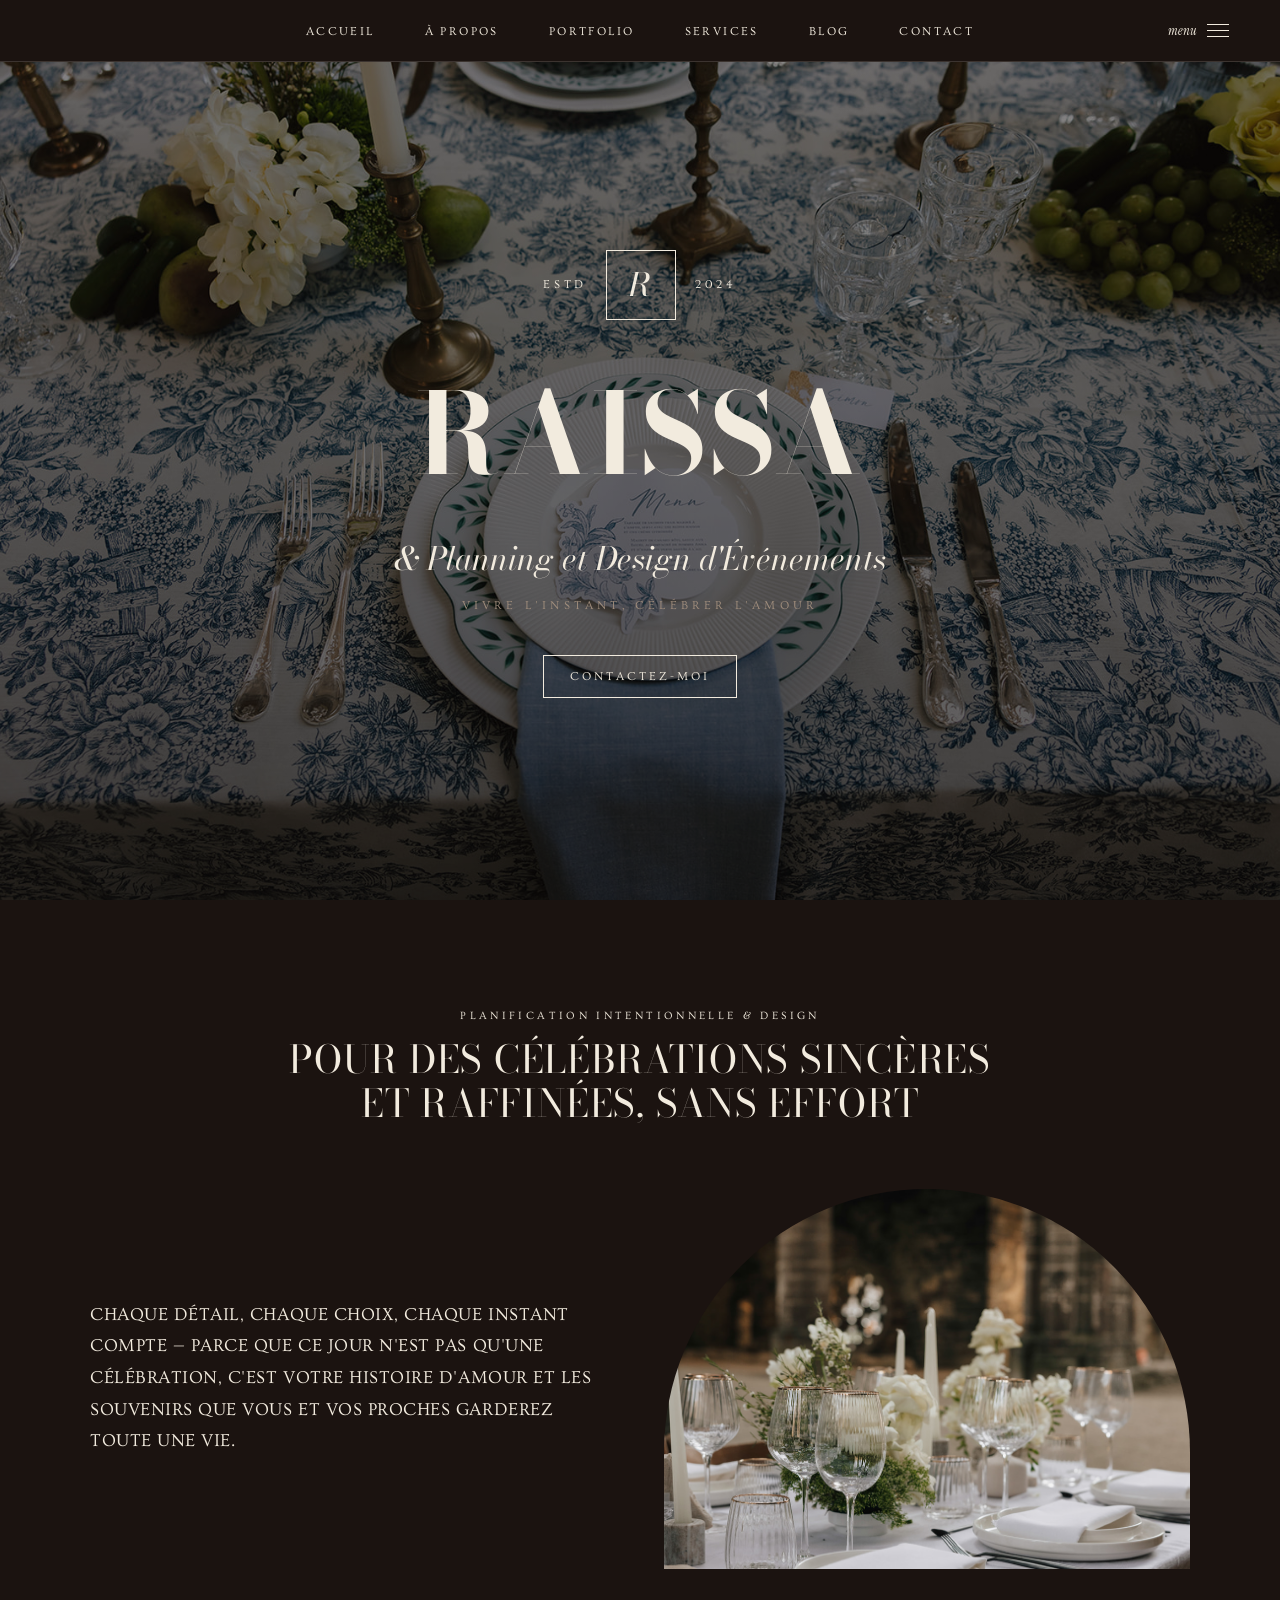
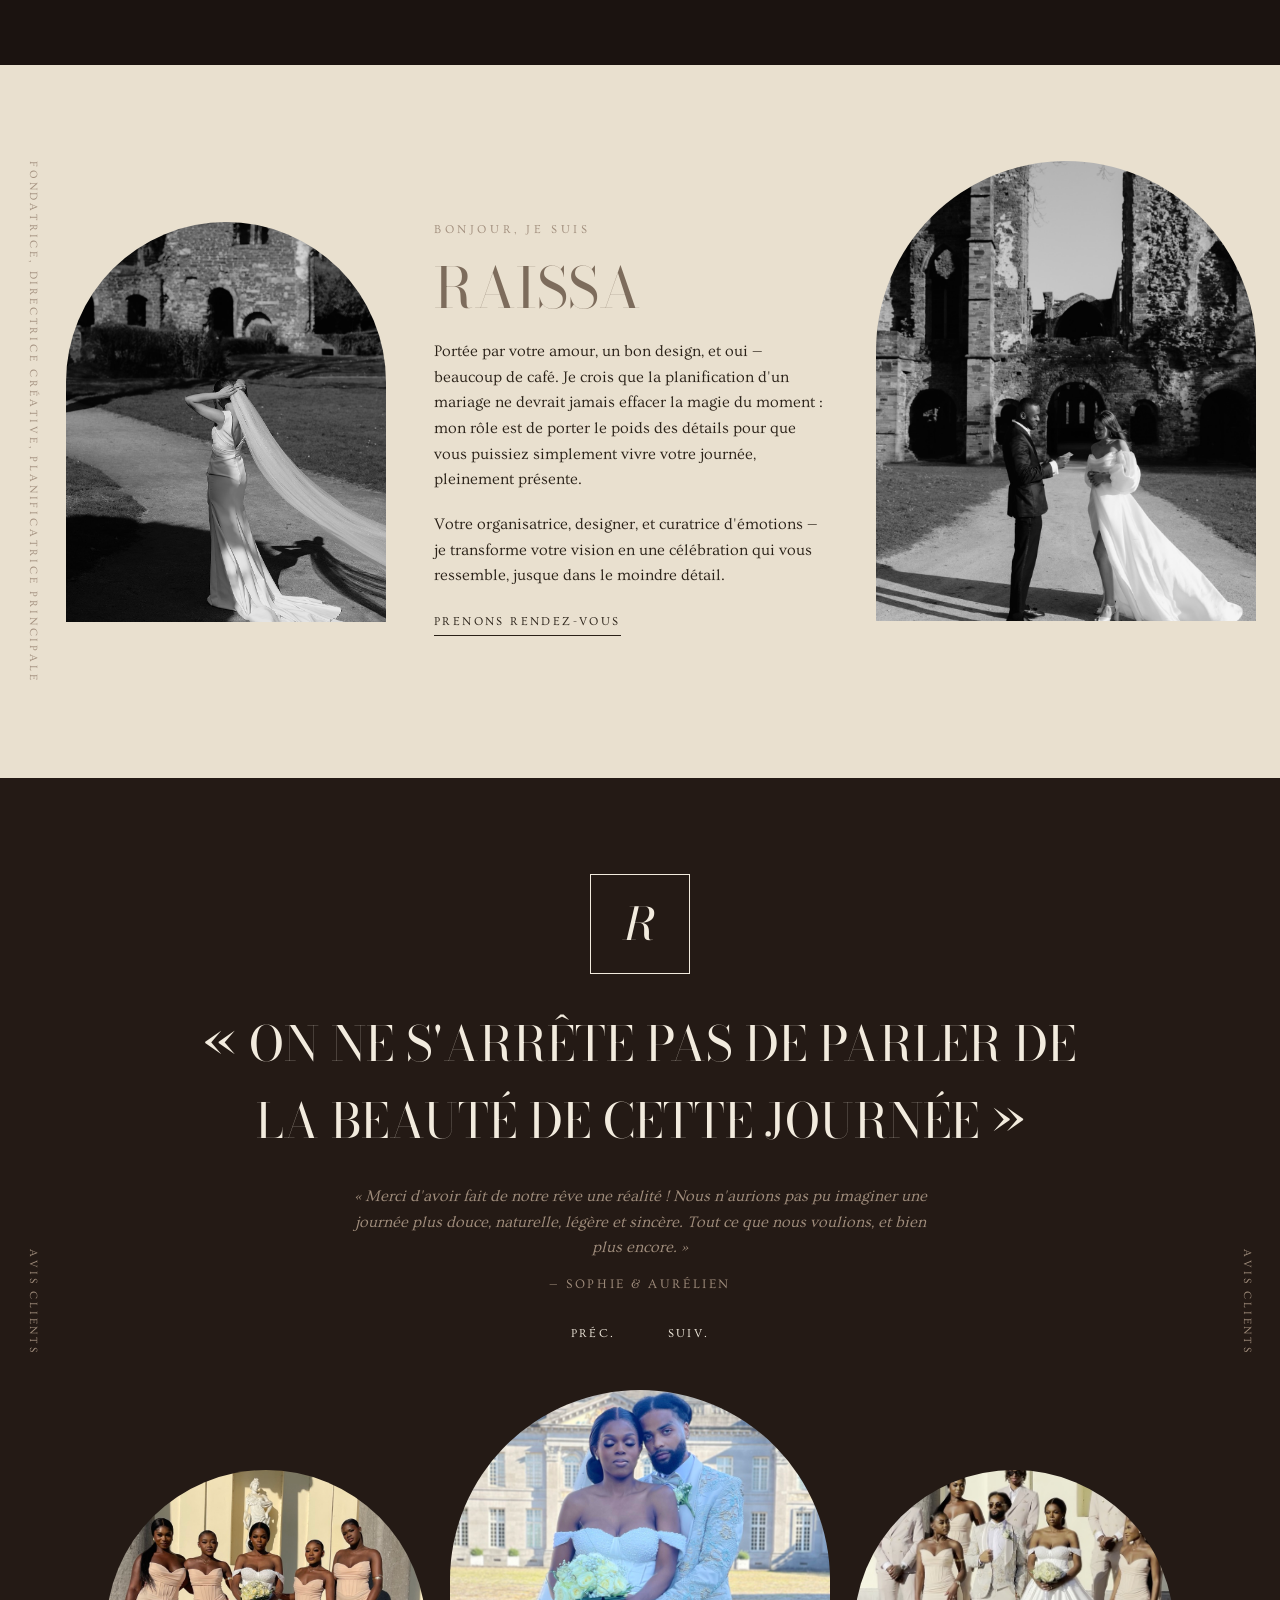
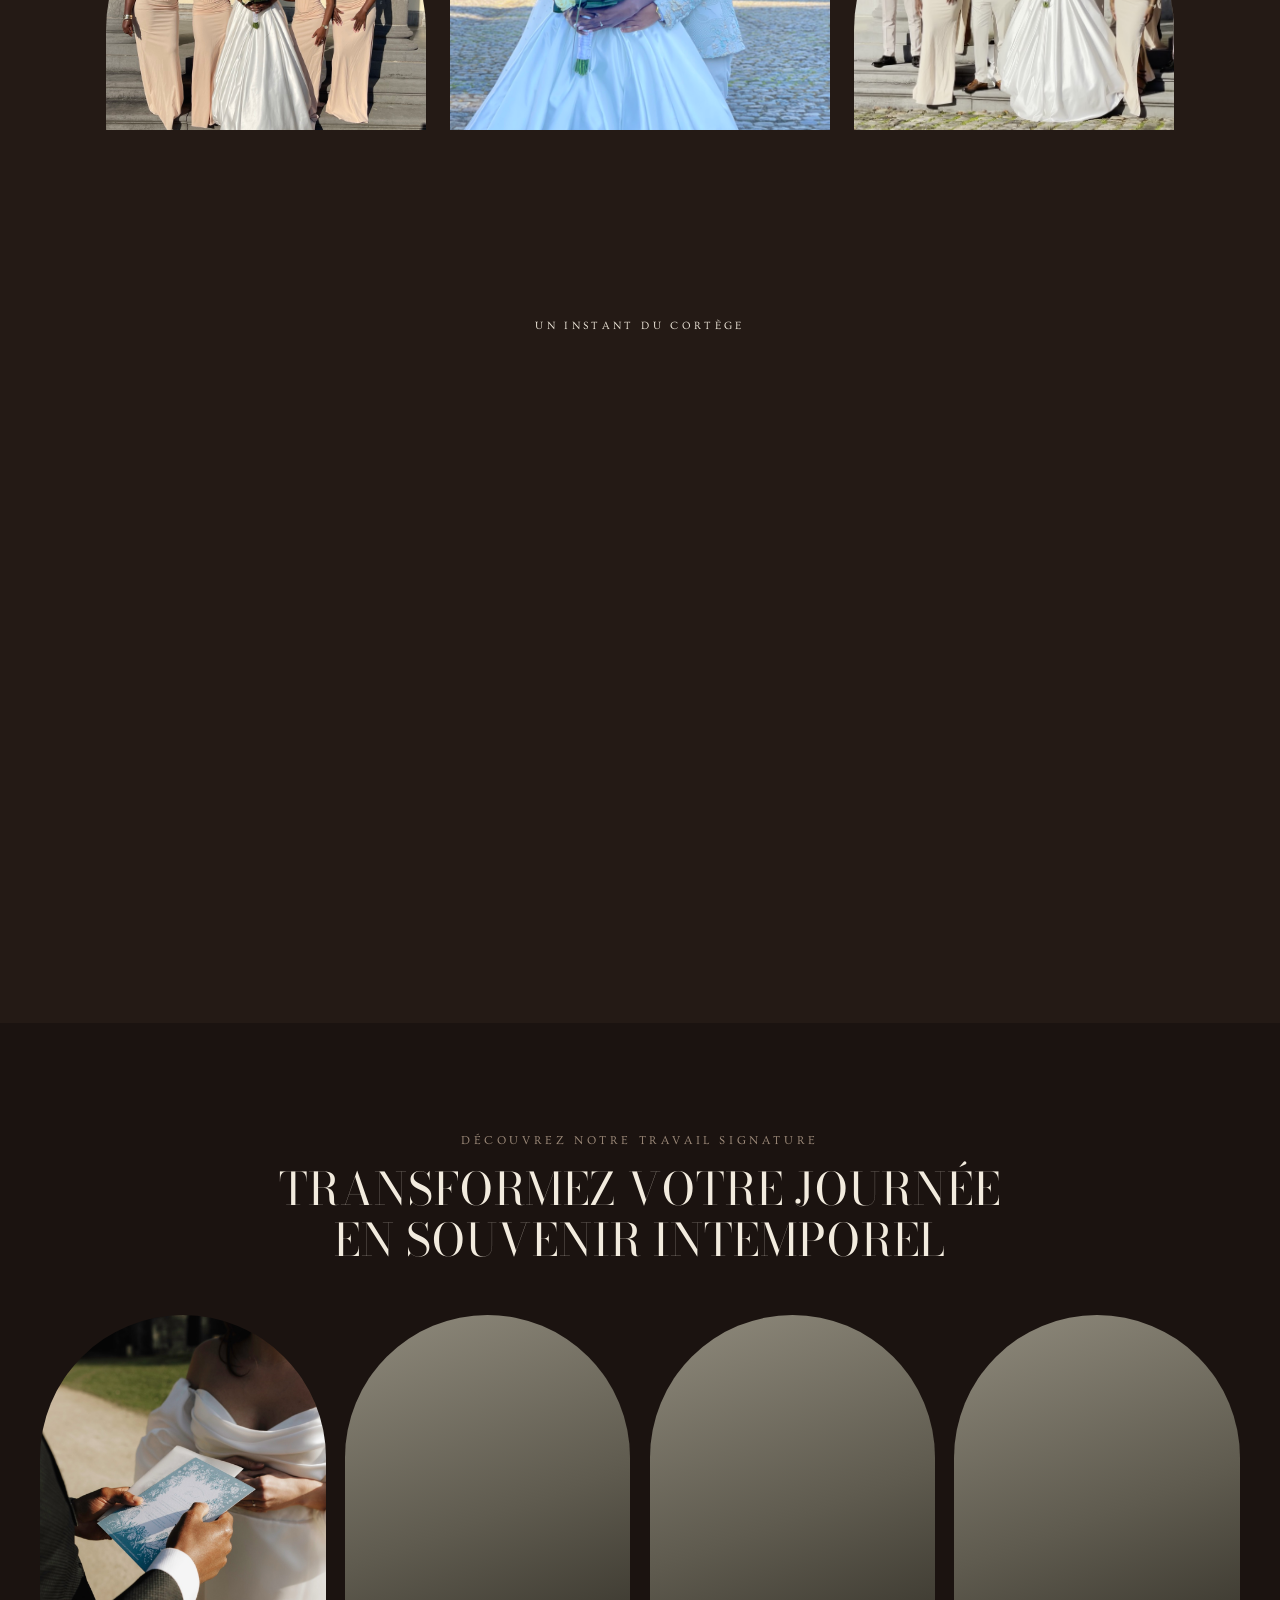
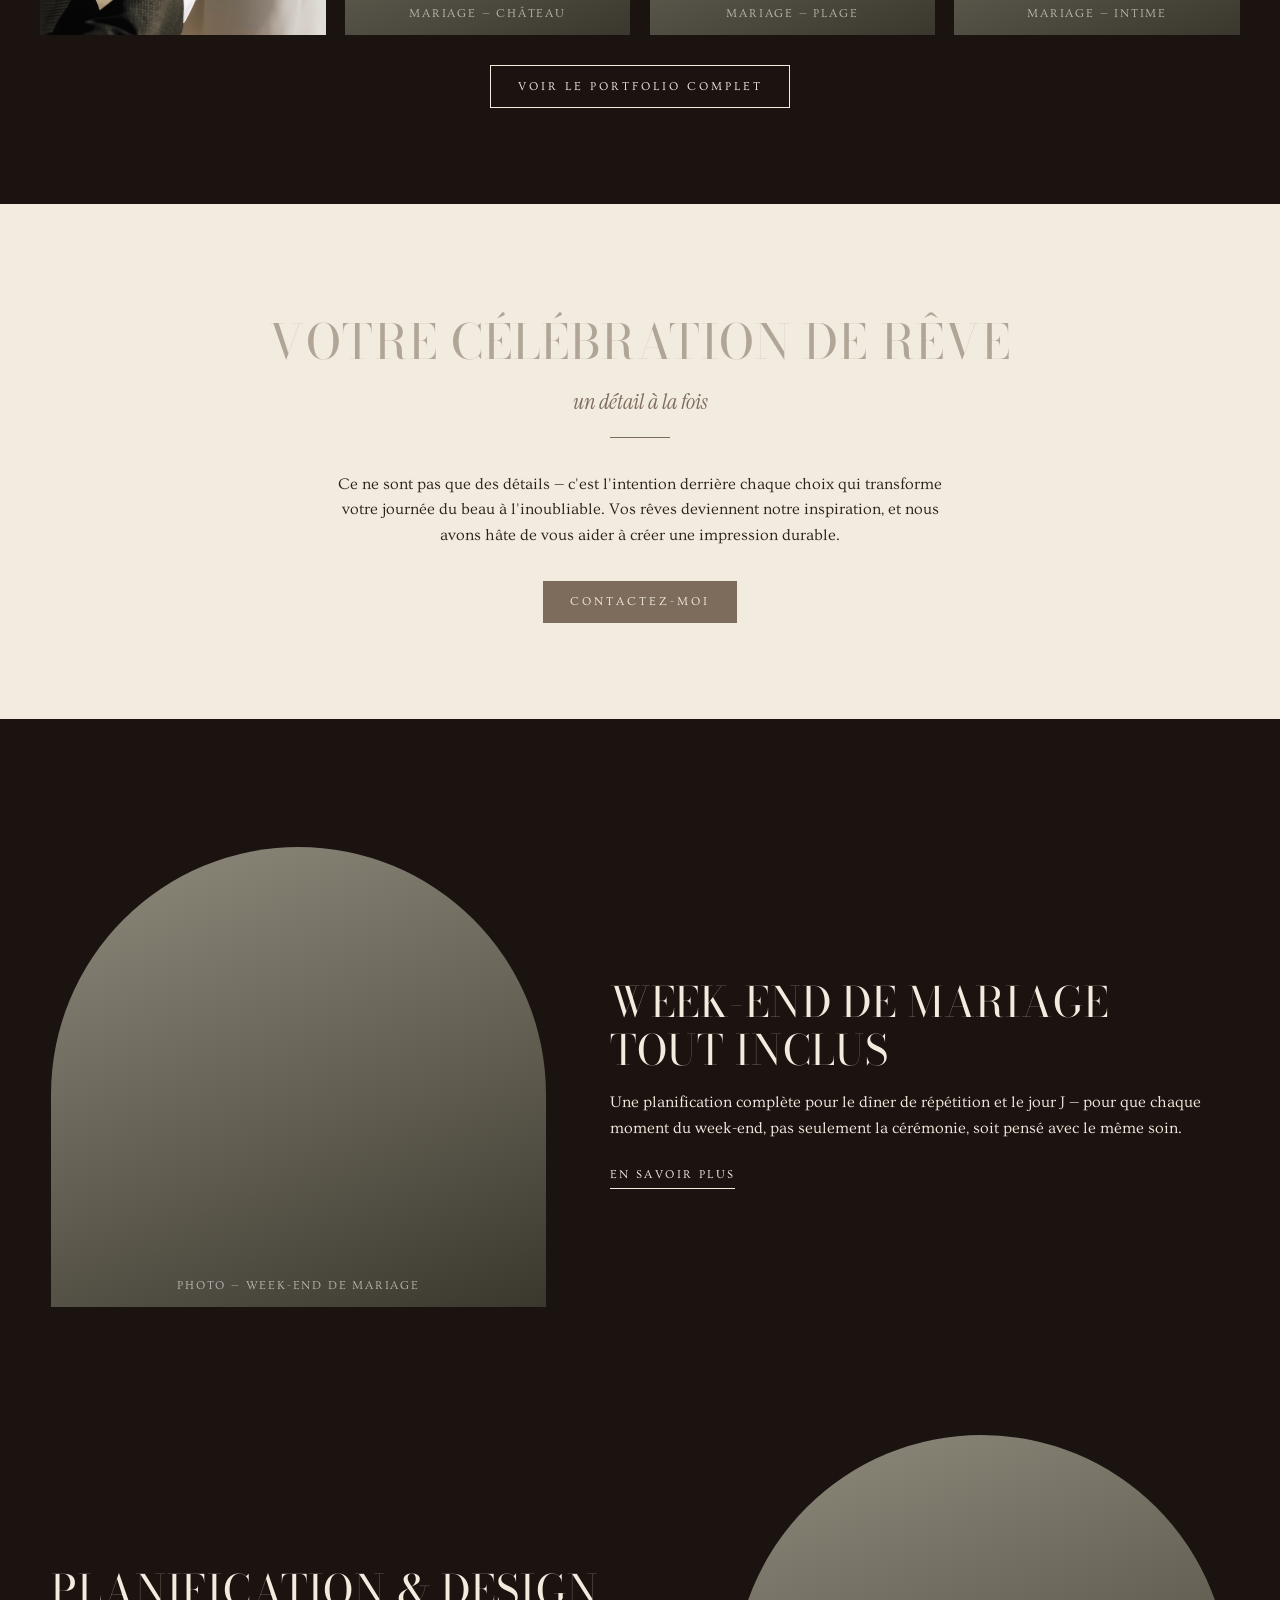
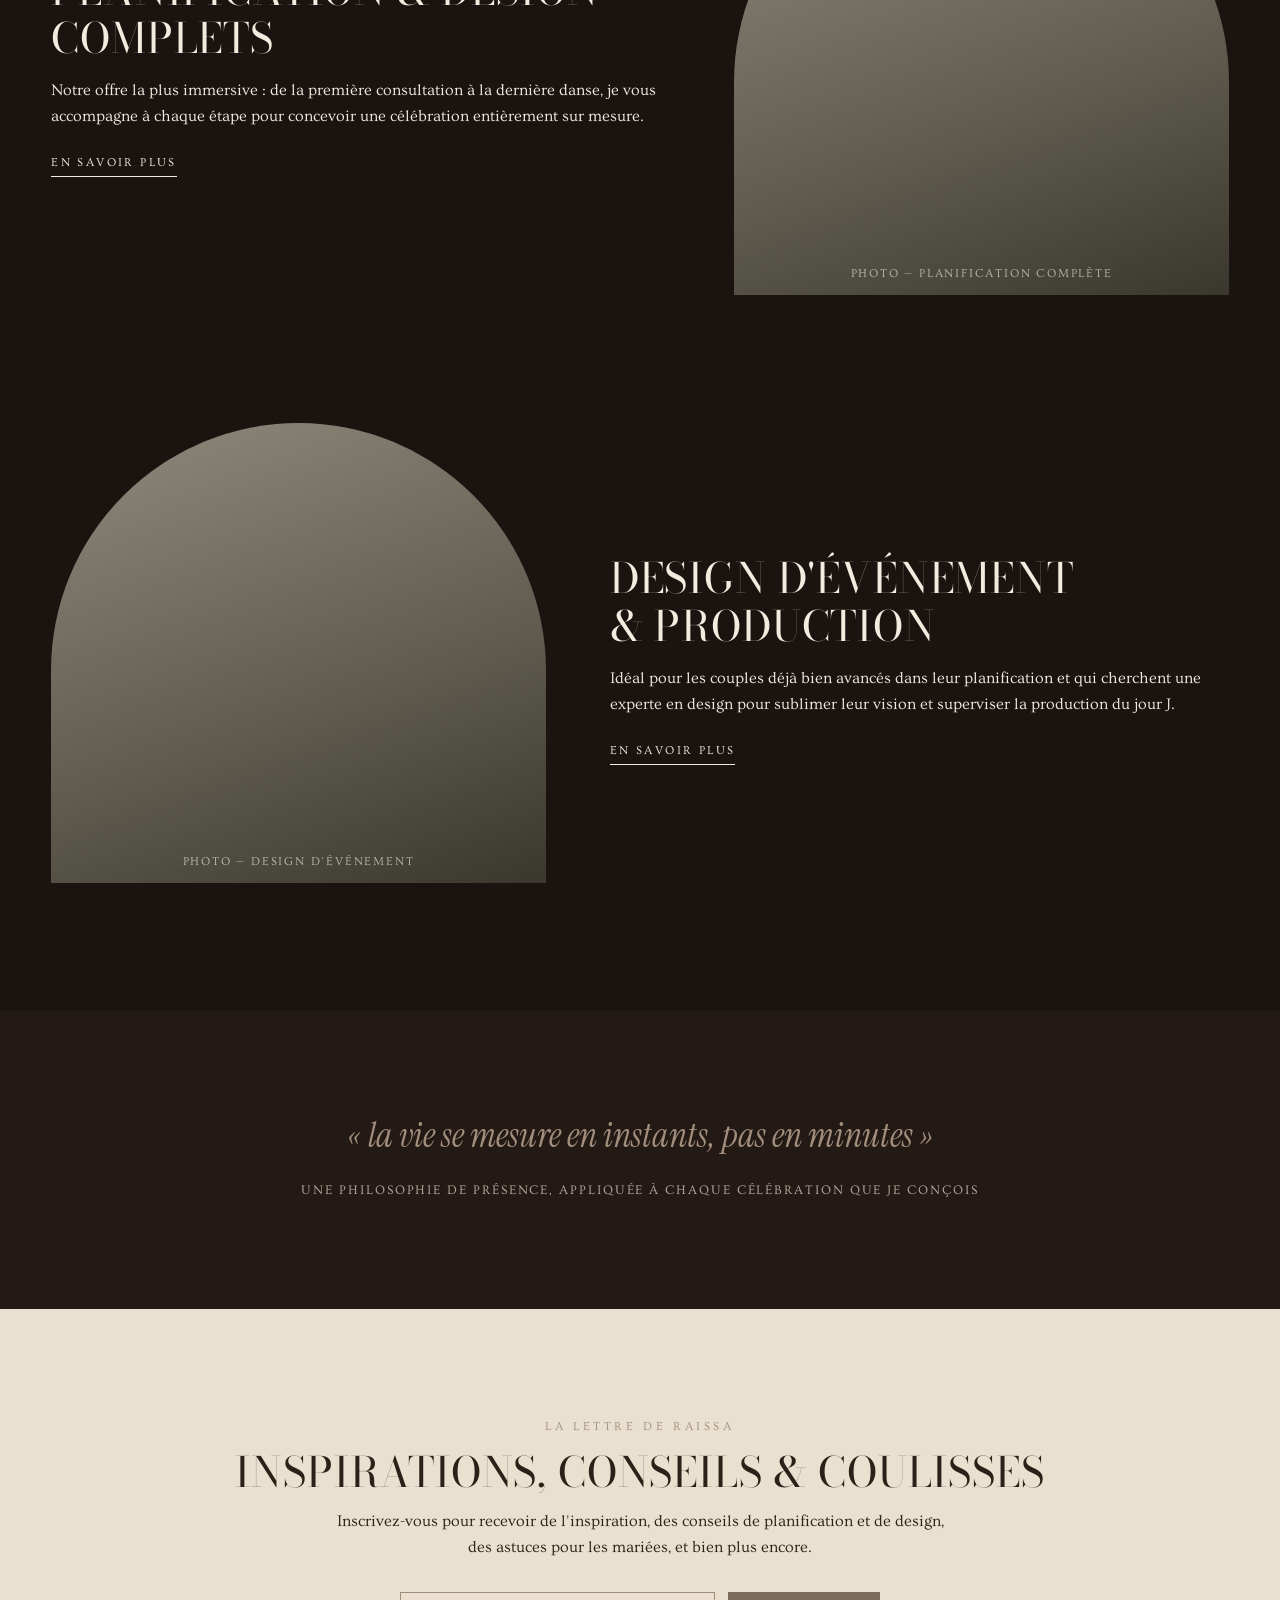
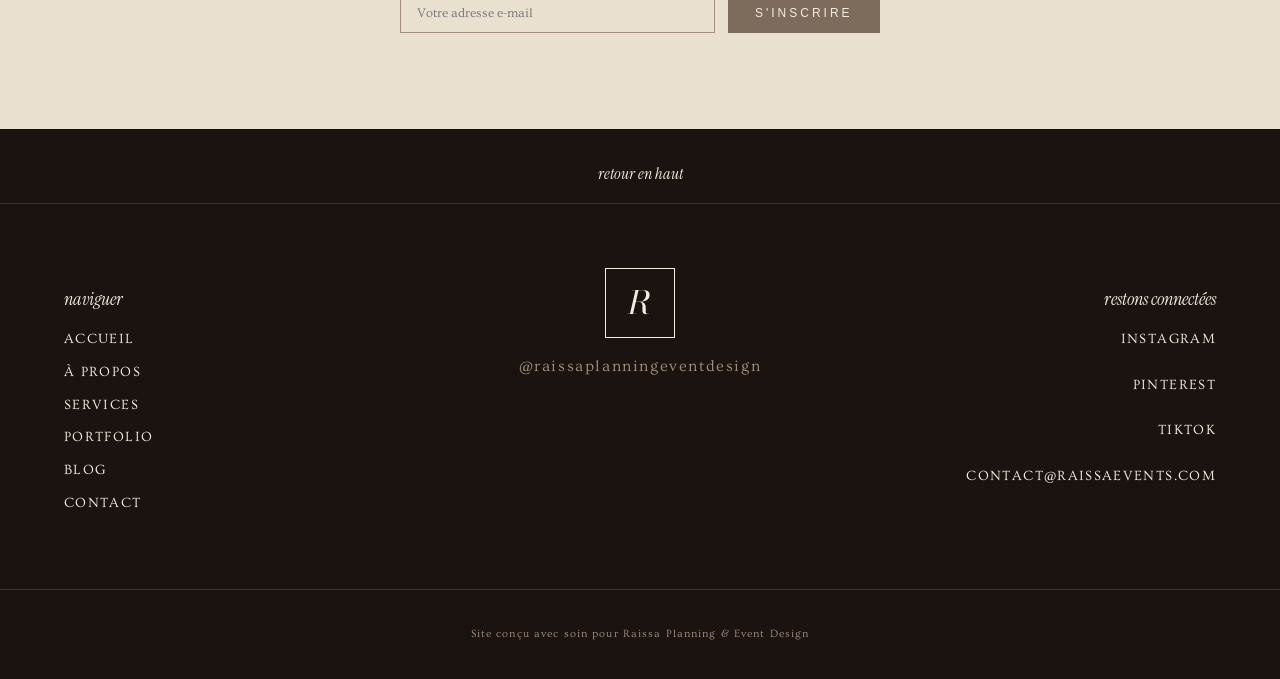
==== index.html @ 63b6dd06 "Add real wedding photos and video across all sections Replaces placeholder photo/video blocks in the" ====
<!DOCTYPE html>
<html lang="fr">
<head>
<meta charset="UTF-8" />
<meta name="viewport" content="width=device-width, initial-scale=1.0" />
<title>Raissa — Planification & Design d'Événements</title>
<meta name="description" content="Raissa Planning & Event Design — planification de mariages sincère, raffinée et intentionnelle." />
<link rel="preconnect" href="https://fonts.googleapis.com">
<link rel="preconnect" href="https://fonts.gstatic.com" crossorigin>
<link href="https://fonts.googleapis.com/css2?family=Bodoni+Moda:ital,opsz,wght@0,6..96,400;0,6..96,500;1,6..96,400&family=Ovo&family=Instrument+Serif:ital@0;1&display=swap" rel="stylesheet">
<link rel="stylesheet" href="css/style.css" />
</head>
<body>

<!-- ===== NAVIGATION ===== -->
<header class="site-header">
  <nav class="nav-wrap">
    <ul class="nav-links">
      <li><a href="#accueil">Accueil</a></li>
      <li><a href="#a-propos">À propos</a></li>
      <li><a href="#portfolio">Portfolio</a></li>
      <li><a href="#services">Services</a></li>
      <li><a href="#blog">Blog</a></li>
      <li><a href="#contact">Contact</a></li>
    </ul>
    <button class="menu-toggle" aria-label="Ouvrir le menu" aria-expanded="false">
      <span>menu</span>
      <svg width="22" height="14" viewBox="0 0 22 14" aria-hidden="true"><line x1="0" y1="1" x2="22" y2="1" stroke="currentColor"/><line x1="0" y1="7" x2="22" y2="7" stroke="currentColor"/><line x1="0" y1="13" x2="22" y2="13" stroke="currentColor"/></svg>
    </button>
  </nav>
</header>

<!-- ===== HERO ===== -->
<section id="accueil" class="hero">
  <!-- Remplacer chaque slide par une vraie photo : background sur .hero-slide dans style.css -->
  <div class="hero-slides">
    <div class="hero-slide is-active has-photo" style="background-image:url('images/amani-93.jpg')"></div>
    <div class="hero-slide has-photo" style="background-image:url('images/amani-39.jpg')"></div>
    <div class="hero-slide has-photo" style="background-image:url('images/amani-96.jpg')"></div>
    <div class="hero-slide has-photo" style="background-image:url('images/amani-142.jpg')"></div>
    <div class="hero-slide has-photo" style="background-image:url('images/amani-171.jpg')"></div>
    <div class="hero-slide has-photo" style="background-image:url('images/amani-250.jpg')"></div>
    <div class="hero-slide has-photo" style="background-image:url('images/amani-197.jpg')"></div>
    <div class="hero-slide has-photo" style="background-image:url('images/amani-269.jpg')"></div>
    <div class="hero-slide has-photo" style="background-image:url('images/amani-200.jpg')"></div>
  </div>
  <div class="hero-overlay"></div>
  <div class="hero-content">
    <div class="hero-estd">
      <span>ESTD</span>
      <div class="monogram">R</div>
      <span>2024</span>
    </div>
    <h1 class="hero-title">Raissa</h1>
    <p class="hero-subtitle">& Planning et Design d'Événements</p>
    <p class="hero-tagline">vivre l'instant, célébrer l'amour</p>
    <a href="#contact" class="btn btn-outline">Contactez-moi</a>
  </div>
</section>

<!-- ===== DEFINITION / INTRO ===== -->
<section class="intro-dark">
  <div class="intro-text-block">
    <p class="eyebrow eyebrow-ivory">planification intentionnelle & design</p>
    <h2 class="serif-heading">pour des célébrations sincères<br>et raffinées, sans effort</h2>
  </div>

  <div class="intro-columns">
    <div class="intro-quote">
      <p>Chaque détail, chaque choix, chaque instant compte — parce que ce jour n'est pas qu'une célébration, c'est votre histoire d'amour et les souvenirs que vous et vos proches garderez toute une vie.</p>
    </div>
    <div class="intro-photo arch-photo has-photo" style="background-image:url('images/amani-203.jpg')"></div>
  </div>
</section>

<!-- ===== ABOUT ===== -->
<section id="a-propos" class="about-cream">
  <div class="about-photo-wrap">
    <span class="vertical-label">Fondatrice, Directrice Créative, Planificatrice Principale</span>
    <div class="about-photo arch-photo has-photo" style="background-image:url('images/amani-242.jpg')"></div>
  </div>

  <div class="about-text">
    <p class="eyebrow">bonjour, je suis</p>
    <h2 class="serif-heading">Raissa</h2>
    <p class="about-body">
      Portée par votre amour, un bon design, et oui — beaucoup de café. Je crois que la planification d'un mariage
      ne devrait jamais effacer la magie du moment : mon rôle est de porter le poids des détails pour que vous
      puissiez simplement vivre votre journée, pleinement présente.
    </p>
    <p class="about-body">
      Votre organisatrice, designer, et curatrice d'émotions — je transforme votre vision en une célébration qui
      vous ressemble, jusque dans le moindre détail.
    </p>
    <a href="#contact" class="link-underline">Prenons rendez-vous</a>
  </div>

  <div class="about-photo-2 arch-photo has-photo" style="background-image:url('images/amani-262.jpg')"></div>
</section>

<!-- ===== TESTIMONIALS ===== -->
<section class="testimonials">
  <span class="vertical-label side-left">Avis Clients</span>
  <span class="vertical-label side-right">Avis Clients</span>

  <div class="monogram monogram-lg">R</div>

  <blockquote class="testimonial-feature" id="testimonial-quote">
    « On ne s'arrête pas de parler de la beauté de cette journée »
  </blockquote>
  <p class="testimonial-body" id="testimonial-body">
    « Merci d'avoir fait de notre rêve une réalité ! Nous n'aurions pas pu imaginer une journée plus douce,
    naturelle, légère et sincère. Tout ce que nous voulions, et bien plus encore. »
  </p>
  <p class="testimonial-author" id="testimonial-author">— Sophie & Aurélien</p>

  <div class="testimonial-nav">
    <button type="button" data-dir="-1">Préc.</button>
    <button type="button" data-dir="1">Suiv.</button>
  </div>

  <div class="testimonial-photos">
    <div class="arch-photo peek-photo has-photo" style="background-image:url('images/bridesmaids.jpg')"></div>
    <div class="arch-photo peek-photo peek-center has-photo" style="background-image:url('images/couple-portrait.jpg');background-position:center 10%;"></div>
    <div class="arch-photo peek-photo has-photo" style="background-image:url('images/cortege-frame.jpg')"></div>
  </div>
</section>

<!-- ===== VIDEO MOMENT ===== -->
<section class="video-moment">
  <p class="eyebrow center eyebrow-ivory">un instant du cortège</p>
  <div class="video-frame">
    <video autoplay muted loop playsinline>
      <source src="images/cortege.mp4" type="video/mp4">
    </video>
  </div>
</section>

<!-- ===== PORTFOLIO ===== -->
<section id="portfolio" class="portfolio">
  <p class="eyebrow center">découvrez notre travail signature</p>
  <h2 class="serif-heading center">Transformez votre journée<br>en souvenir intemporel</h2>

  <div class="portfolio-grid">
    <div class="portfolio-item arch-photo has-photo" style="background-image:url('images/amani-266.jpg')"></div>
    <div class="portfolio-item arch-photo" data-label="Mariage — Château"></div>
    <div class="portfolio-item arch-photo" data-label="Mariage — Plage"></div>
    <div class="portfolio-item arch-photo" data-label="Mariage — Intime"></div>
  </div>

  <a href="#" class="btn btn-outline center-btn">Voir le portfolio complet</a>
</section>

<!-- ===== DREAM CELEBRATION ===== -->
<section class="dream-cream">
  <h2 class="serif-heading center faded">Votre célébration de rêve</h2>
  <p class="script-line">un détail à la fois</p>
  <p class="dream-body">
    Ce ne sont pas que des détails — c'est l'intention derrière chaque choix qui transforme votre journée du
    beau à l'inoubliable. Vos rêves deviennent notre inspiration, et nous avons hâte de vous aider à créer une
    impression durable.
  </p>
  <a href="#contact" class="btn btn-solid">Contactez-moi</a>
</section>

<!-- ===== SERVICES ===== -->
<section id="services" class="services">
  <div class="service-row">
    <div class="service-photo arch-photo" data-label="Photo — week-end de mariage"></div>
    <div class="service-text">
      <h3 class="serif-heading">Week-end de Mariage<br>Tout Inclus</h3>
      <p>Une planification complète pour le dîner de répétition et le jour J — pour que chaque moment du
      week-end, pas seulement la cérémonie, soit pensé avec le même soin.</p>
      <a href="#contact" class="link-underline">En savoir plus</a>
    </div>
  </div>

  <div class="service-row">
    <div class="service-text">
      <h3 class="serif-heading">Planification & Design<br>Complets</h3>
      <p>Notre offre la plus immersive : de la première consultation à la dernière danse, je vous accompagne à
      chaque étape pour concevoir une célébration entièrement sur mesure.</p>
      <a href="#contact" class="link-underline">En savoir plus</a>
    </div>
    <div class="service-photo arch-photo" data-label="Photo — planification complète"></div>
  </div>

  <div class="service-row">
    <div class="service-photo arch-photo" data-label="Photo — design d'événement"></div>
    <div class="service-text">
      <h3 class="serif-heading">Design d'Événement<br>& Production</h3>
      <p>Idéal pour les couples déjà bien avancés dans leur planification et qui cherchent une experte en
      design pour sublimer leur vision et superviser la production du jour J.</p>
      <a href="#contact" class="link-underline">En savoir plus</a>
    </div>
  </div>
</section>

<!-- ===== PHILOSOPHY ===== -->
<section class="philosophy">
  <p class="philosophy-quote">« la vie se mesure en instants, pas en minutes »</p>
  <p class="philosophy-sub">une philosophie de présence, appliquée à chaque célébration que je conçois</p>
</section>

<!-- ===== BLOG TEASER ===== -->
<section id="blog" class="blog-teaser">
  <p class="eyebrow center">la lettre de raissa</p>
  <h2 class="serif-heading center">Inspirations, conseils & coulisses</h2>
  <p class="dream-body">
    Inscrivez-vous pour recevoir de l'inspiration, des conseils de planification et de design, des astuces pour
    les mariées, et bien plus encore.
  </p>
  <form class="newsletter-form" action="#" method="post">
    <input type="email" name="email" placeholder="Votre adresse e-mail" required />
    <button type="submit" class="btn btn-solid">S'inscrire</button>
  </form>
</section>

<!-- ===== CONTACT / FOOTER ===== -->
<footer id="contact" class="site-footer">
  <a href="#accueil" class="back-to-top">retour en haut</a>

  <div class="footer-grid">
    <div class="footer-col">
      <p class="footer-title">naviguer</p>
      <ul>
        <li><a href="#accueil">Accueil</a></li>
        <li><a href="#a-propos">À propos</a></li>
        <li><a href="#services">Services</a></li>
        <li><a href="#portfolio">Portfolio</a></li>
        <li><a href="#blog">Blog</a></li>
        <li><a href="#contact">Contact</a></li>
      </ul>
    </div>

    <div class="footer-col footer-center">
      <div class="monogram">R</div>
      <p class="footer-handle">@raissaplanningeventdesign</p>
    </div>

    <div class="footer-col footer-right">
      <p class="footer-title">restons connectées</p>
      <ul class="social-list">
        <li><a href="#" aria-label="Instagram">Instagram</a></li>
        <li><a href="#" aria-label="Pinterest">Pinterest</a></li>
        <li><a href="#" aria-label="TikTok">TikTok</a></li>
        <li><a href="mailto:contact@raissaevents.com" aria-label="Email">contact@raissaevents.com</a></li>
      </ul>
    </div>
  </div>

  <div class="footer-bottom">
    <p>Site conçu avec soin pour Raissa Planning & Event Design</p>
  </div>
</footer>

<script src="js/script.js"></script>
</body>
</html>
---- css/style.css ----
/* =========================================================
   RAISSA — Planning & Event Design
   Palette : brun espresso profond + ivoire chaud + taupe doré
   ========================================================= */

:root {
  --dark: #1b1310;
  --dark-2: #241a15;
  --cream: #f2ece0;
  --cream-2: #e9e0cf;
  --ivory: #f2ebde;
  --taupe: #a18e7d;
  --taupe-dark: #7d6c5c;
  --text-dark: #2a2118;

  --font-display: "Bodoni Moda", "Playfair Display", serif;
  --font-body: "Ovo", serif;
  --font-accent: "Instrument Serif", serif;
}

* { box-sizing: border-box; }

html { scroll-behavior: smooth; }

body {
  margin: 0;
  font-family: var(--font-body);
  color: var(--text-dark);
  background: var(--cream);
  line-height: 1.6;
}

img { max-width: 100%; display: block; }

a { color: inherit; text-decoration: none; }

.eyebrow {
  font-family: var(--font-body);
  font-size: 0.75rem;
  letter-spacing: 0.3em;
  text-transform: uppercase;
  color: var(--taupe);
}
.eyebrow.center { text-align: center; }

.serif-heading {
  font-family: var(--font-display);
  font-weight: 400;
  letter-spacing: 0.02em;
  text-transform: uppercase;
  line-height: 1.15;
  margin: 0.3em 0;
}
.serif-heading.center { text-align: center; }
.serif-heading.faded { color: var(--taupe-dark); opacity: 0.55; }

.script-line {
  font-family: var(--font-accent);
  font-style: italic;
  text-align: center;
  font-size: 1.4rem;
  color: var(--taupe-dark);
  margin: 0.2em 0 1.5em;
  position: relative;
}
.script-line::after {
  content: "";
  display: block;
  width: 60px;
  height: 1px;
  background: var(--taupe-dark);
  margin: 0.8em auto 0;
}

.monogram {
  width: 70px;
  height: 70px;
  border: 1px solid var(--ivory);
  display: flex;
  align-items: center;
  justify-content: center;
  font-family: var(--font-display);
  font-style: italic;
  font-size: 2rem;
  color: var(--ivory);
  margin: 0 auto;
}
.monogram-lg { width: 100px; height: 100px; font-size: 2.8rem; }

.vertical-label {
  writing-mode: vertical-rl;
  font-size: 0.7rem;
  letter-spacing: 0.25em;
  text-transform: uppercase;
  color: var(--taupe);
  white-space: nowrap;
}

.btn {
  display: inline-block;
  padding: 0.9em 2.2em;
  font-size: 0.75rem;
  letter-spacing: 0.25em;
  text-transform: uppercase;
  border: 1px solid currentColor;
  transition: all 0.3s ease;
}
.btn-outline {
  color: var(--ivory);
  border-color: var(--ivory);
  background: transparent;
}
.btn-outline:hover { background: var(--ivory); color: var(--dark); }

.btn-solid {
  background: var(--taupe-dark);
  color: var(--ivory);
  border-color: var(--taupe-dark);
}
.btn-solid:hover { background: var(--dark); border-color: var(--dark); }

.center-btn { display: table; margin: 2.5em auto 0; }

.link-underline {
  display: inline-block;
  font-size: 0.75rem;
  letter-spacing: 0.2em;
  text-transform: uppercase;
  border-bottom: 1px solid currentColor;
  padding-bottom: 0.3em;
}

/* ---------- Placeholder photo blocks ---------- */
.arch-photo, .about-photo, .portfolio-item, .service-photo {
  background: linear-gradient(160deg, #8f8a7c 0%, #5f5b4f 60%, #3a372e 100%);
  position: relative;
  display: flex;
  align-items: flex-end;
  justify-content: center;
  color: rgba(255,255,255,0.75);
  font-family: var(--font-body);
  font-size: 0.75rem;
  letter-spacing: 0.15em;
  text-transform: uppercase;
  overflow: hidden;
}
.arch-photo::before, .about-photo::before, .portfolio-item::before {
  content: attr(data-label);
  padding: 1em;
  opacity: 0.8;
}
/* Arche parfaite : un rayon volontairement plus grand que la largeur
   se fait automatiquement ramener a largeur/2 par le navigateur (regle
   CSS de "corner overlap"), ce qui produit un demi-cercle exact. */
.arch-photo {
  border-radius: 999px 999px 0 0;
}

.arch-photo.has-photo, .about-photo.has-photo, .portfolio-item.has-photo, .service-photo.has-photo {
  background-size: cover;
  background-position: center;
}
.arch-photo.has-photo::before, .about-photo.has-photo::before, .portfolio-item.has-photo::before, .service-photo.has-photo::before {
  content: none;
}

/* ---------- Header / Nav ---------- */
.site-header {
  position: fixed;
  top: 0; left: 0; right: 0;
  z-index: 100;
  background: var(--dark);
  border-bottom: 1px solid rgba(242,235,222,0.15);
}
.nav-wrap {
  width: 100%;
  display: flex;
  align-items: center;
  justify-content: center;
  padding: 1.1rem 0;
  position: relative;
}
.nav-links {
  list-style: none;
  display: flex;
  gap: 50px;
  margin: 0;
  padding: 0;
}
.nav-links a {
  font-size: 0.75rem;
  letter-spacing: 0.2em;
  text-transform: uppercase;
  color: var(--ivory);
}
.menu-toggle {
  position: absolute;
  right: 45px;
  top: 50%;
  transform: translateY(-50%);
  background: none;
  border: none;
  color: var(--ivory);
  display: flex;
  align-items: center;
  gap: 0.6rem;
  font-family: var(--font-accent);
  font-style: italic;
  cursor: pointer;
}

/* ---------- Hero ---------- */
.hero {
  min-height: 100vh;
  display: flex;
  align-items: center;
  justify-content: center;
  position: relative;
  text-align: center;
  padding: 6rem 1.5rem 3rem;
  overflow: hidden;
}

/* Carrousel de fond : chaque slide s'estompe (opacite) pour laisser
   apparaitre une nouvelle couleur/photo, defilement automatique en JS. */
.hero-slides { position: absolute; inset: 0; z-index: 0; }
.hero-slide {
  position: absolute;
  inset: 0;
  opacity: 0;
  transition: opacity 1.6s ease;
  display: flex;
  align-items: flex-end;
  justify-content: center;
  color: rgba(255,255,255,0.6);
  font-family: var(--font-body);
  font-size: 0.75rem;
  letter-spacing: 0.15em;
  text-transform: uppercase;
}
.hero-slide::before { content: attr(data-label); padding: 2rem; opacity: 0.7; }
.hero-slide.is-active { opacity: 1; }
.hero-slide:nth-child(1) { background: linear-gradient(160deg, #4a4436 0%, #241f18 55%, #17110d 100%); }
.hero-slide:nth-child(2) { background: linear-gradient(160deg, #4a3a36 0%, #241a18 55%, #170d0d 100%); }
.hero-slide:nth-child(3) { background: linear-gradient(160deg, #364a3f 0%, #182420 55%, #0d1712 100%); }
.hero-slide:nth-child(4) { background: linear-gradient(160deg, #3a3a4a 0%, #1a1a24 55%, #0d0d17 100%); }
.hero-slide.has-photo {
  background-size: cover;
  background-position: center;
}
.hero-slide.has-photo::before { content: none; }
.hero-slide.has-photo::after {
  content: '';
  position: absolute;
  inset: 0;
  background: linear-gradient(180deg, rgba(0,0,0,0.15) 0%, rgba(0,0,0,0.5) 100%);
}

.hero-overlay {
  position: absolute;
  inset: 0;
  z-index: 1;
  background: rgba(15, 10, 8, 0.35);
}
.hero-content { position: relative; z-index: 2; max-width: 700px; }
.hero-estd {
  display: flex;
  align-items: center;
  justify-content: center;
  gap: 1.2rem;
  color: var(--ivory);
  font-size: 0.75rem;
  letter-spacing: 0.3em;
  margin-bottom: 1.5rem;
}
.hero-estd .monogram { margin: 0; }
.hero-title {
  font-family: var(--font-display);
  font-size: clamp(3.5rem, 10vw, 7rem);
  color: var(--ivory);
  margin: 0;
  text-transform: uppercase;
  letter-spacing: 0.02em;
}
.hero-subtitle {
  font-family: var(--font-display);
  font-style: italic;
  font-size: clamp(1.3rem, 3vw, 2rem);
  color: var(--ivory);
  margin: 0.3em 0;
}
.hero-tagline {
  font-size: 0.75rem;
  letter-spacing: 0.35em;
  text-transform: uppercase;
  color: var(--taupe);
  margin-bottom: 2.5rem;
}

/* ---------- Intro / Definition ---------- */
.intro-dark {
  background: var(--dark);
  color: var(--ivory);
  padding: 6rem 1.5rem;
  position: relative;
  overflow: hidden;
}

.eyebrow-ivory { color: var(--ivory); font-size: 0.7rem; }

.intro-text-block { position: relative; z-index: 1; text-align: center; max-width: 800px; margin: 0 auto 4rem; }
.intro-text-block .serif-heading { color: var(--ivory); font-size: clamp(1.6rem, 4vw, 2.4rem); }
.intro-columns {
  position: relative;
  z-index: 1;
  max-width: 1100px;
  margin: 0 auto;
  display: grid;
  grid-template-columns: 1fr 1fr;
  gap: 3rem;
  align-items: center;
}
.intro-quote p {
  font-size: 1.1rem;
  letter-spacing: 0.03em;
  text-transform: uppercase;
  line-height: 1.8;
}
.intro-photo { height: 380px; }

/* ---------- About ---------- */
.about-cream {
  background: var(--cream-2);
  padding: 6rem 1.5rem;
  display: grid;
  grid-template-columns: auto 1fr 380px;
  gap: 3rem;
  max-width: 1300px;
  margin: 0 auto;
  align-items: center;
}
.about-photo-wrap { display: flex; align-items: center; gap: 1.5rem; }
.about-photo { width: 320px; height: 400px; }
.about-text { max-width: 480px; }
.about-text .serif-heading { font-size: clamp(2.2rem, 5vw, 3.5rem); color: var(--taupe-dark); }
.about-body { margin: 1.2em 0; }
.about-photo-2 { width: 100%; height: 460px; align-self: stretch; }

/* ---------- Testimonials ---------- */
.testimonials {
  background: var(--dark-2);
  color: var(--ivory);
  padding: 6rem 1.5rem;
  text-align: center;
  position: relative;
}
.side-left { position: absolute; left: 1.5rem; top: 50%; transform: translateY(-50%); }
.side-right { position: absolute; right: 1.5rem; top: 50%; transform: translateY(-50%); }
.testimonial-feature {
  font-family: var(--font-display);
  font-size: clamp(1.8rem, 4vw, 3rem);
  max-width: 900px;
  margin: 2rem auto 1.5rem;
  text-transform: uppercase;
}
.testimonial-body { max-width: 600px; margin: 0 auto 0.5em; font-style: italic; color: var(--taupe); }
.testimonial-author { letter-spacing: 0.2em; text-transform: uppercase; font-size: 0.8rem; color: var(--taupe); margin-bottom: 2rem; }

.testimonial-nav { display: flex; justify-content: center; gap: 2.5rem; margin-bottom: 3rem; }
.testimonial-nav button {
  background: none;
  border: none;
  color: var(--ivory);
  font-family: var(--font-body);
  font-size: 0.75rem;
  letter-spacing: 0.2em;
  text-transform: uppercase;
  cursor: pointer;
  border-bottom: 1px solid transparent;
}
.testimonial-nav button:hover { border-bottom-color: var(--taupe); }

/* Rangee de 3 photos en arche, celle du centre plus grande et surelevee
   ("peek carousel") comme dans l'original. */
.testimonial-photos {
  max-width: 1100px;
  margin: 0 auto;
  display: flex;
  align-items: flex-end;
  justify-content: center;
  gap: 1.5rem;
}
.peek-photo { flex: 1 1 0; height: 260px; max-width: 320px; }
.peek-photo.peek-center { height: 340px; max-width: 380px; z-index: 2; }

/* ---------- Video Moment ---------- */
.video-moment {
  background: var(--dark-2);
  padding: 5rem 1.5rem 6rem;
  text-align: center;
}
.video-frame {
  width: 320px;
  height: 560px;
  margin: 2rem auto 0;
  border-radius: 999px 999px 0 0;
  overflow: hidden;
}
.video-frame video {
  width: 100%;
  height: 100%;
  object-fit: cover;
  display: block;
}

/* ---------- Portfolio ---------- */
.portfolio { background: var(--dark); color: var(--ivory); padding: 6rem 1.5rem; }
.portfolio .serif-heading { font-size: clamp(1.8rem, 4vw, 2.8rem); color: var(--ivory); }
.portfolio-grid {
  max-width: 1200px;
  margin: 3rem auto 0;
  display: grid;
  grid-template-columns: repeat(4, 1fr);
  gap: 1.2rem;
}
.portfolio-item { height: 320px; }

/* ---------- Dream Celebration ---------- */
.dream-cream {
  background: var(--cream);
  padding: 6rem 1.5rem;
  text-align: center;
}
.dream-cream .serif-heading { font-size: clamp(1.8rem, 5vw, 3rem); }
.dream-body { max-width: 620px; margin: 0 auto 2rem; text-align: center; }
.dream-cream .btn { display: table; margin: 0 auto; }

/* ---------- Services ---------- */
.services { background: var(--dark); padding: 4rem 0; }
.service-row {
  max-width: 1300px;
  margin: 0 auto;
  display: flex;
  align-items: center;
  gap: 4rem;
  padding: 4rem 4vw;
}
.service-photo { flex: 0 0 42%; height: 460px; }
.service-text { flex: 1; color: var(--ivory); }
.service-text .serif-heading { font-size: clamp(1.8rem, 4vw, 2.6rem); color: var(--ivory); }
.service-text p { margin-bottom: 1.2em; }

/* ---------- Philosophy ---------- */
.philosophy {
  background: var(--dark-2);
  color: var(--ivory);
  text-align: center;
  padding: 6rem 1.5rem;
}
.philosophy-quote {
  font-family: var(--font-accent);
  font-style: italic;
  font-size: clamp(1.4rem, 4vw, 2.2rem);
  color: var(--taupe);
  max-width: 700px;
  margin: 0 auto 1rem;
}
.philosophy-sub { font-size: 0.8rem; letter-spacing: 0.15em; text-transform: uppercase; opacity: 0.7; }

/* ---------- Blog / Newsletter ---------- */
.blog-teaser {
  background: var(--cream-2);
  padding: 6rem 1.5rem;
  text-align: center;
}
.blog-teaser .serif-heading { font-size: clamp(1.8rem, 4vw, 2.6rem); }
.newsletter-form {
  display: flex;
  justify-content: center;
  gap: 0.8rem;
  max-width: 480px;
  margin: 2rem auto 0;
  flex-wrap: wrap;
}
.newsletter-form input {
  flex: 1;
  min-width: 220px;
  padding: 0.9em 1.2em;
  border: 1px solid var(--taupe);
  background: transparent;
  font-family: var(--font-body);
}

/* ---------- Footer ---------- */
.site-footer { background: var(--dark); color: var(--ivory); padding-top: 1rem; }
.back-to-top {
  display: block;
  text-align: center;
  font-family: var(--font-accent);
  font-style: italic;
  padding: 1rem;
  border-bottom: 1px solid rgba(242,235,222,0.15);
}
.footer-grid {
  max-width: 1200px;
  margin: 0 auto;
  display: grid;
  grid-template-columns: 1fr auto 1fr;
  gap: 2rem;
  padding: 4rem 1.5rem;
}
.footer-title { font-family: var(--font-accent); font-style: italic; font-size: 1.1rem; margin-bottom: 1rem; }
.footer-col ul { list-style: none; padding: 0; margin: 0; }
.footer-col li { margin-bottom: 0.8em; letter-spacing: 0.1em; font-size: 0.85rem; text-transform: uppercase; }
.footer-center { text-align: center; }
.footer-handle { margin-top: 1rem; color: var(--taupe); letter-spacing: 0.1em; }
.footer-right { text-align: right; }
.social-list { display: flex; flex-direction: column; gap: 0.8em; }
.footer-bottom {
  text-align: center;
  font-size: 0.7rem;
  letter-spacing: 0.1em;
  color: var(--taupe);
  padding: 1.5rem;
  border-top: 1px solid rgba(242,235,222,0.15);
}

/* ---------- Responsive ---------- */
@media (max-width: 900px) {
  .intro-columns { grid-template-columns: 1fr; }
  .about-cream { grid-template-columns: 1fr; text-align: center; }
  .about-photo-wrap { flex-direction: column; }
  .portfolio-grid { grid-template-columns: repeat(2, 1fr); }
  .footer-grid { grid-template-columns: 1fr; text-align: center; }
  .footer-right { text-align: center; }
  .side-left, .side-right { display: none; }
  .service-row, .service-row.reverse { flex-direction: column; }
  .service-photo { flex-basis: auto; width: 100%; }
  .peek-photo { display: none; }
  .peek-photo.peek-center { display: flex; max-width: 280px; margin: 0 auto; }
}

@media (max-width: 640px) {
  .nav-links { display: none; }
  .nav-links.nav-open {
    display: flex;
    flex-direction: column;
    position: absolute;
    top: 100%;
    left: 0;
    right: 0;
    background: var(--dark);
    padding: 1.5rem;
    gap: 1.2rem;
    align-items: center;
  }
  .menu-toggle { display: flex; }
  .nav-wrap { justify-content: flex-start; }
}
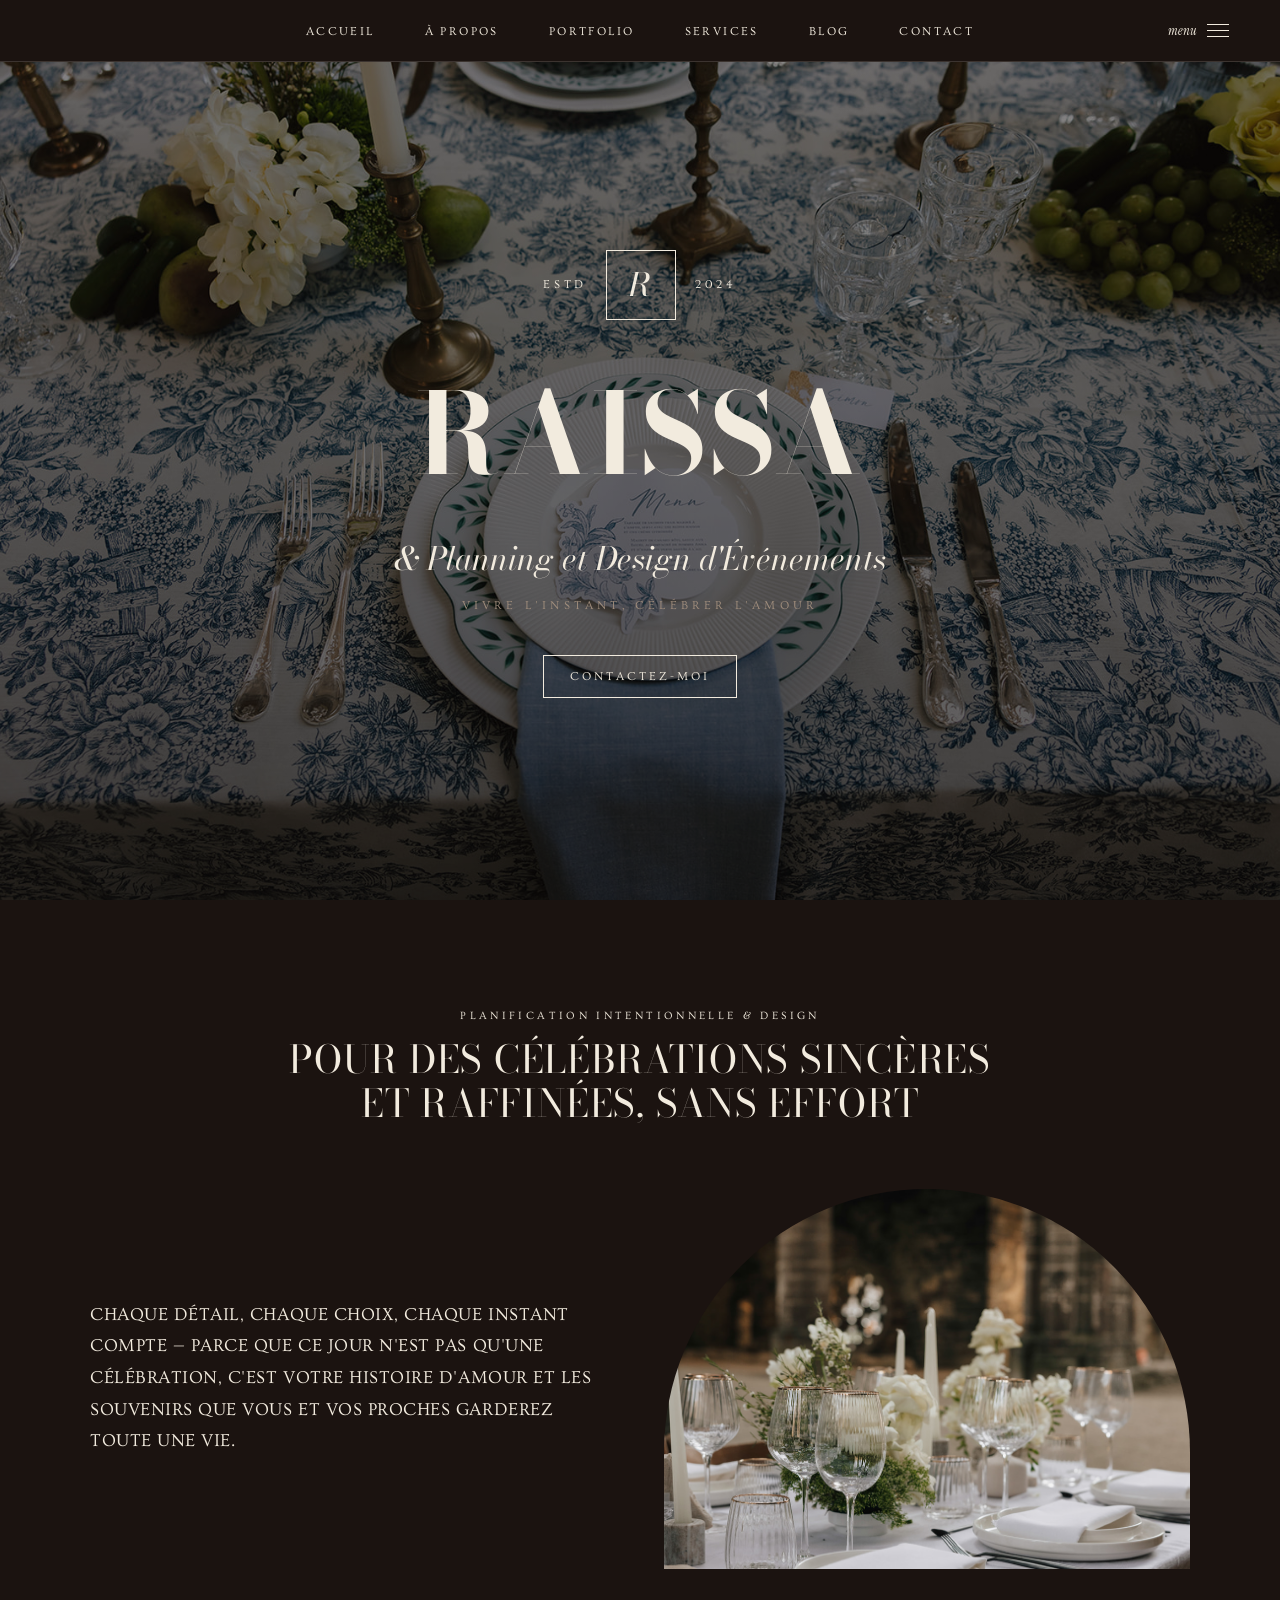
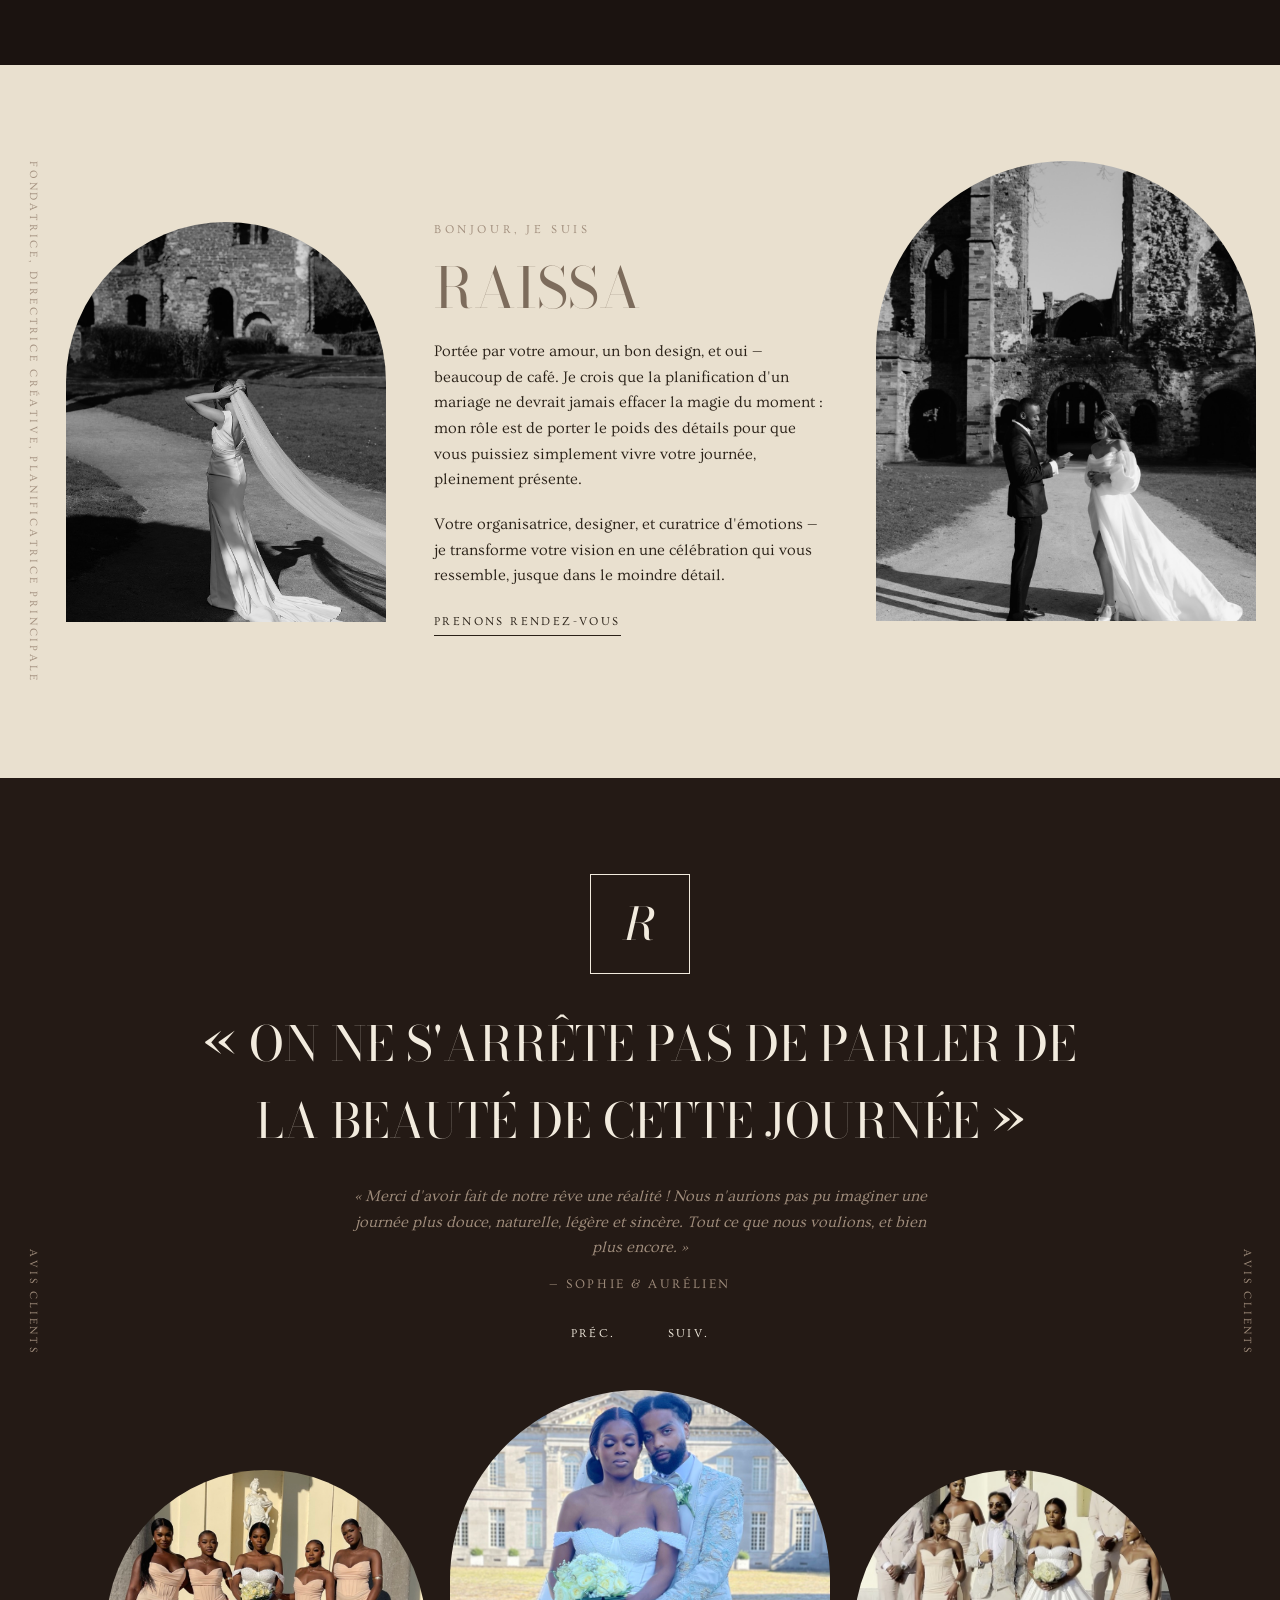
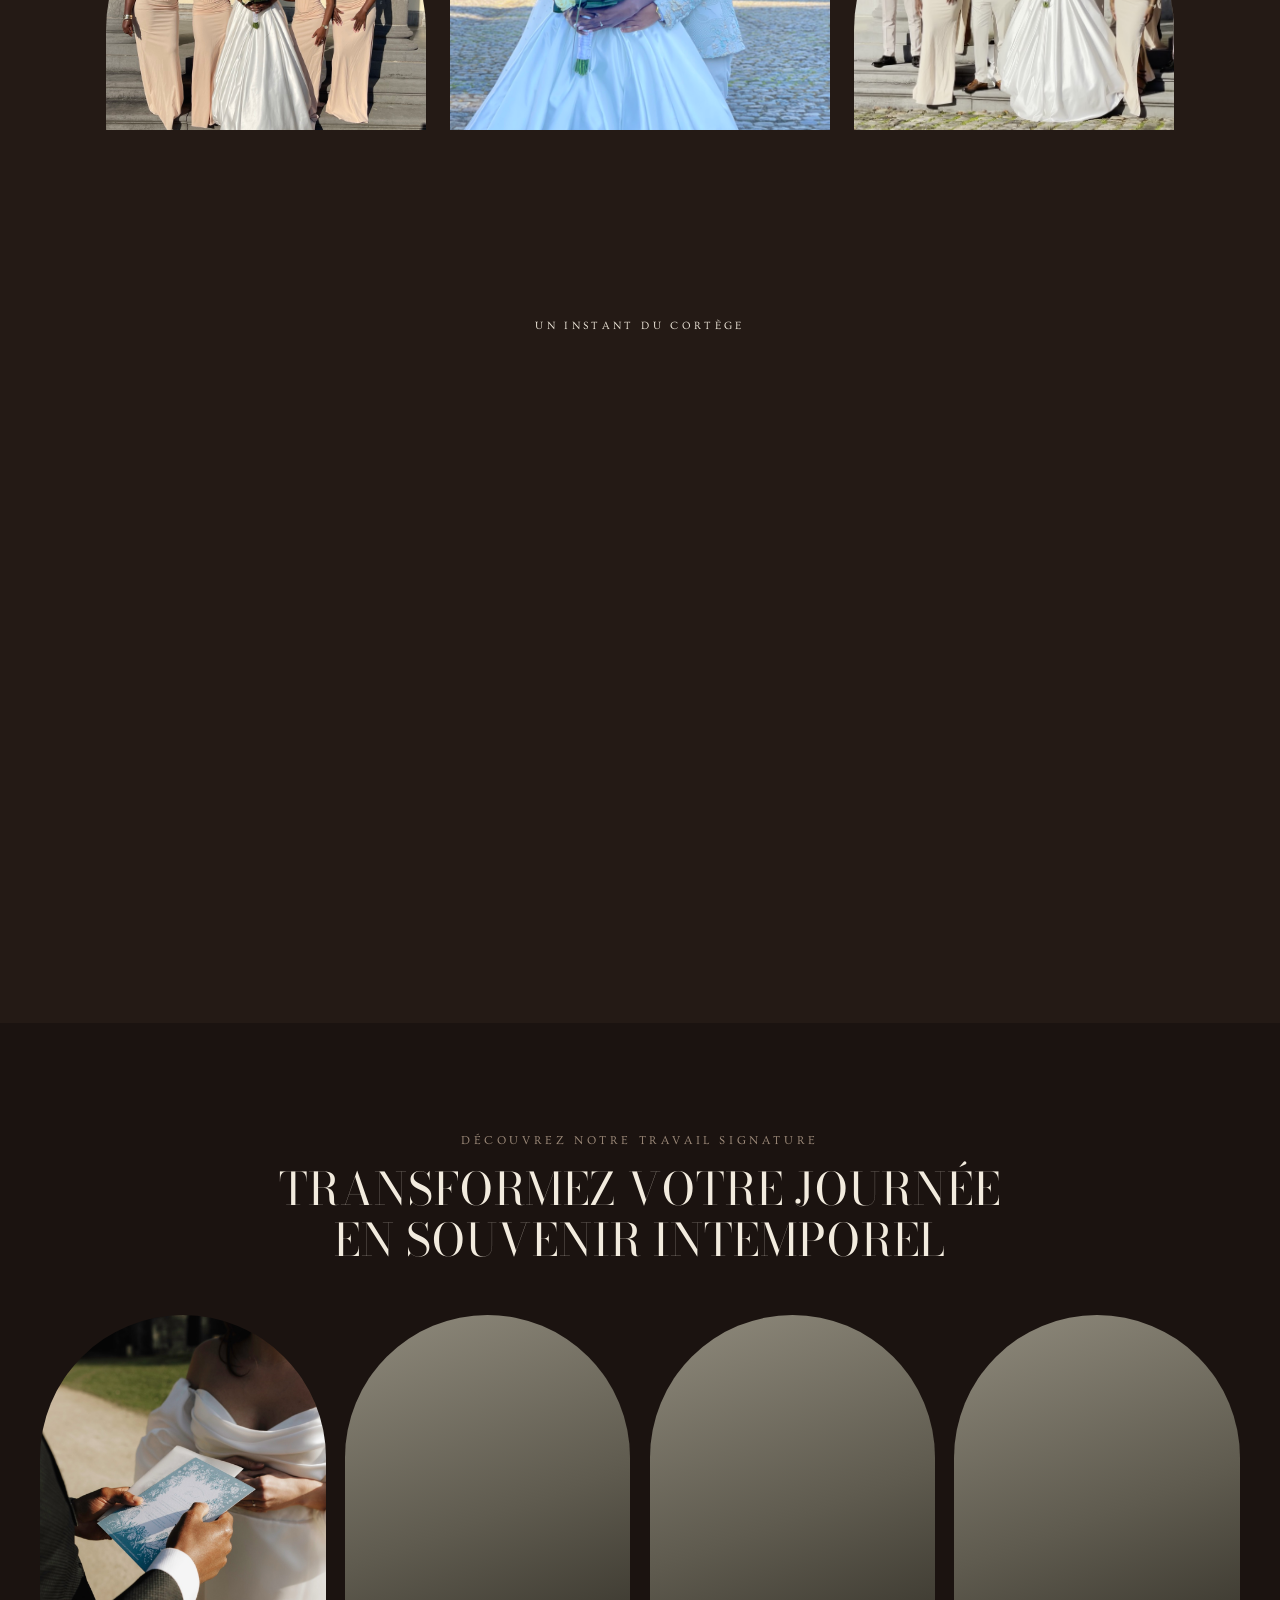
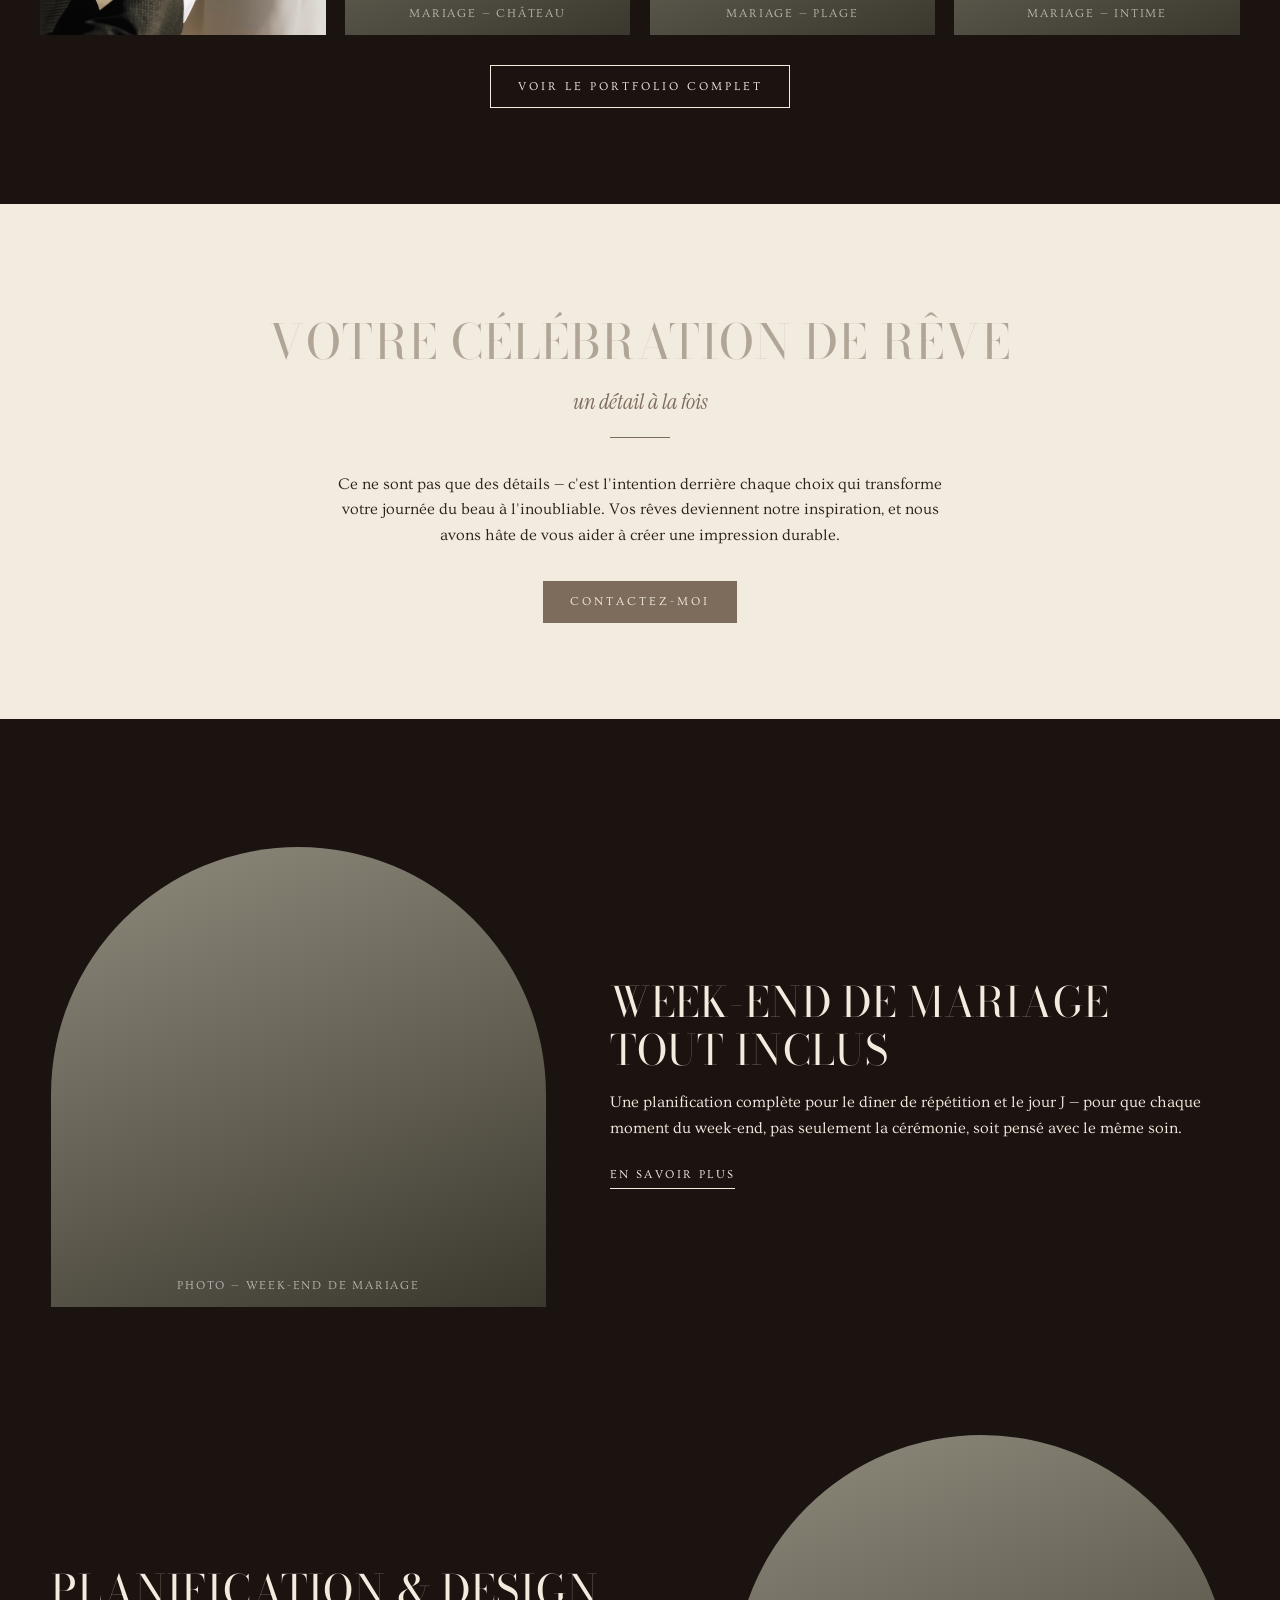
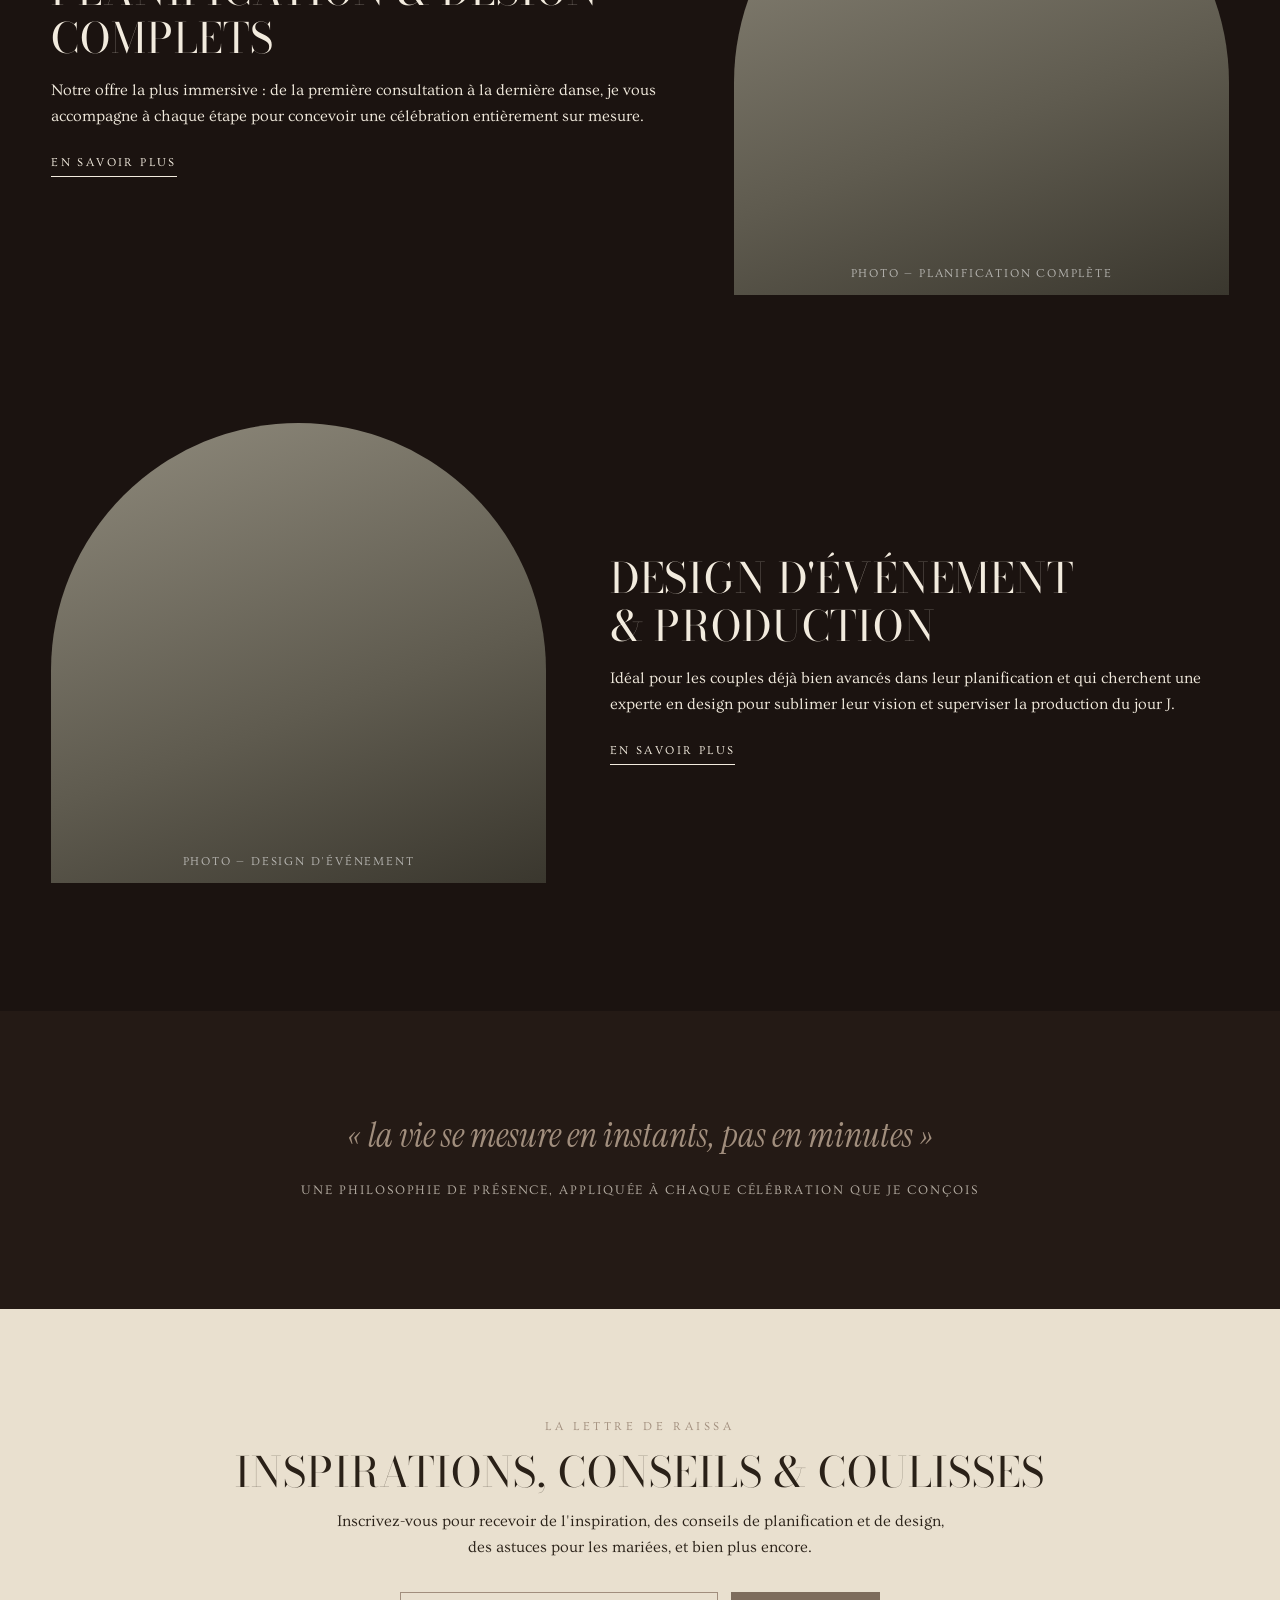
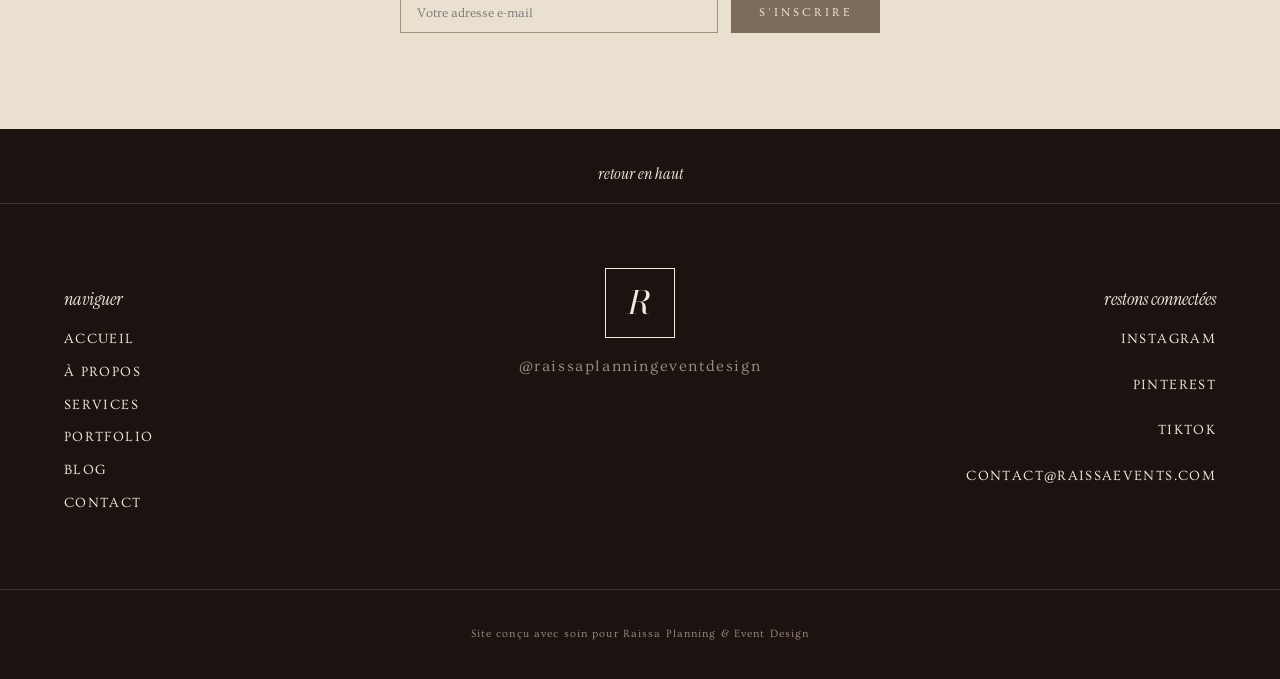
==== commit f548b75f: "Fix mobile layout on iPhone: remove horizontal overflow and center content Co-Authored-By: Claude Op" ====
--- a/index.html
+++ b/index.html
@@ -62,7 +62,7 @@
 <section class="intro-dark">
   <div class="intro-text-block">
     <p class="eyebrow eyebrow-ivory">planification intentionnelle & design</p>
-    <h2 class="serif-heading">pour des célébrations sincères<br>et raffinées, sans effort</h2>
+    <h2 class="serif-heading">pour des célébrations sincères <br>et raffinées, sans effort</h2>
   </div>
 
   <div class="intro-columns">
@@ -139,7 +139,7 @@
 <!-- ===== PORTFOLIO ===== -->
 <section id="portfolio" class="portfolio">
   <p class="eyebrow center">découvrez notre travail signature</p>
-  <h2 class="serif-heading center">Transformez votre journée<br>en souvenir intemporel</h2>
+  <h2 class="serif-heading center">Transformez votre journée <br>en souvenir intemporel</h2>
 
   <div class="portfolio-grid">
     <div class="portfolio-item arch-photo has-photo" style="background-image:url('images/amani-266.jpg')"></div>
@@ -168,7 +168,7 @@
   <div class="service-row">
     <div class="service-photo arch-photo" data-label="Photo — week-end de mariage"></div>
     <div class="service-text">
-      <h3 class="serif-heading">Week-end de Mariage<br>Tout Inclus</h3>
+      <h3 class="serif-heading">Week-end de Mariage <br>Tout Inclus</h3>
       <p>Une planification complète pour le dîner de répétition et le jour J — pour que chaque moment du
       week-end, pas seulement la cérémonie, soit pensé avec le même soin.</p>
       <a href="#contact" class="link-underline">En savoir plus</a>
@@ -177,7 +177,7 @@
 
   <div class="service-row">
     <div class="service-text">
-      <h3 class="serif-heading">Planification & Design<br>Complets</h3>
+      <h3 class="serif-heading">Planification & Design <br>Complets</h3>
       <p>Notre offre la plus immersive : de la première consultation à la dernière danse, je vous accompagne à
       chaque étape pour concevoir une célébration entièrement sur mesure.</p>
       <a href="#contact" class="link-underline">En savoir plus</a>
@@ -188,7 +188,7 @@
   <div class="service-row">
     <div class="service-photo arch-photo" data-label="Photo — design d'événement"></div>
     <div class="service-text">
-      <h3 class="serif-heading">Design d'Événement<br>& Production</h3>
+      <h3 class="serif-heading">Design d'Événement <br>& Production</h3>
       <p>Idéal pour les couples déjà bien avancés dans leur planification et qui cherchent une experte en
       design pour sublimer leur vision et superviser la production du jour J.</p>
       <a href="#contact" class="link-underline">En savoir plus</a>
--- a/css/style.css
+++ b/css/style.css
@@ -20,10 +20,18 @@
 
 * { box-sizing: border-box; }
 
-html { scroll-behavior: smooth; }
+html {
+  scroll-behavior: smooth;
+  -webkit-text-size-adjust: 100%;
+  overflow-x: hidden; /* fallback */
+  overflow-x: clip;
+}
 
 body {
   margin: 0;
+  overflow-x: hidden; /* fallback */
+  overflow-x: clip;
+  width: 100%;
   font-family: var(--font-body);
   color: var(--text-dark);
   background: var(--cream);
@@ -103,6 +111,7 @@
   letter-spacing: 0.25em;
   text-transform: uppercase;
   border: 1px solid currentColor;
+  font-family: var(--font-body);
   transition: all 0.3s ease;
 }
 .btn-outline {
@@ -340,7 +349,7 @@
   align-items: center;
 }
 .about-photo-wrap { display: flex; align-items: center; gap: 1.5rem; }
-.about-photo { width: 320px; height: 400px; }
+.about-photo { width: 320px; max-width: 100%; height: 400px; }
 .about-text { max-width: 480px; }
 .about-text .serif-heading { font-size: clamp(2.2rem, 5vw, 3.5rem); color: var(--taupe-dark); }
 .about-body { margin: 1.2em 0; }
@@ -401,6 +410,7 @@
 }
 .video-frame {
   width: 320px;
+  max-width: 100%;
   height: 560px;
   margin: 2rem auto 0;
   border-radius: 999px 999px 0 0;
@@ -538,6 +548,21 @@
   .service-photo { flex-basis: auto; width: 100%; }
   .peek-photo { display: none; }
   .peek-photo.peek-center { display: flex; max-width: 280px; margin: 0 auto; }
+
+  /* Le libelle vertical provoque un debordement horizontal sur Safari iOS
+     (bande blanche a gauche) : on le masque sur mobile. */
+  .about-photo-wrap .vertical-label { display: none; }
+  .about-photo-wrap { justify-content: center; }
+  .about-photo { margin: 0 auto; }
+  .about-text { margin: 0 auto; }
+  .about-photo-2 { max-width: 380px; margin: 0 auto; height: 420px; }
+
+  .intro-quote p { text-align: center; }
+  .intro-photo { width: 100%; max-width: 380px; margin: 0 auto; }
+
+  /* Services : photo toujours au-dessus, texte centre */
+  .service-row { gap: 2rem; padding: 3rem 1.5rem; text-align: center; }
+  .service-row .service-photo { order: -1; max-width: 380px; height: 420px; margin: 0 auto; }
 }
 
 @media (max-width: 640px) {
@@ -554,6 +579,18 @@
     gap: 1.2rem;
     align-items: center;
   }
-  .menu-toggle { display: flex; }
-  .nav-wrap { justify-content: flex-start; }
-}
+  .menu-toggle { display: flex; right: 1.5rem; }
+  .nav-wrap { justify-content: flex-start; min-height: 3.4rem; }
+
+  /* Les <br> des titres creent des coupures bancales sur petit ecran */
+  .serif-heading br { display: none; }
+
+  .hero-subtitle { font-size: 1.2rem; }
+  .hero-tagline, .eyebrow { letter-spacing: 0.2em; }
+  /* l'espacement des lettres ajoute un vide apres le dernier caractere :
+     on le compense pour un centrage optique exact */
+  .hero-tagline, .eyebrow.center, .eyebrow-ivory { padding-left: 0.2em; }
+  .btn { padding-left: 2.45em; }
+
+  .footer-handle { font-size: 0.85rem; word-break: break-word; }
+}
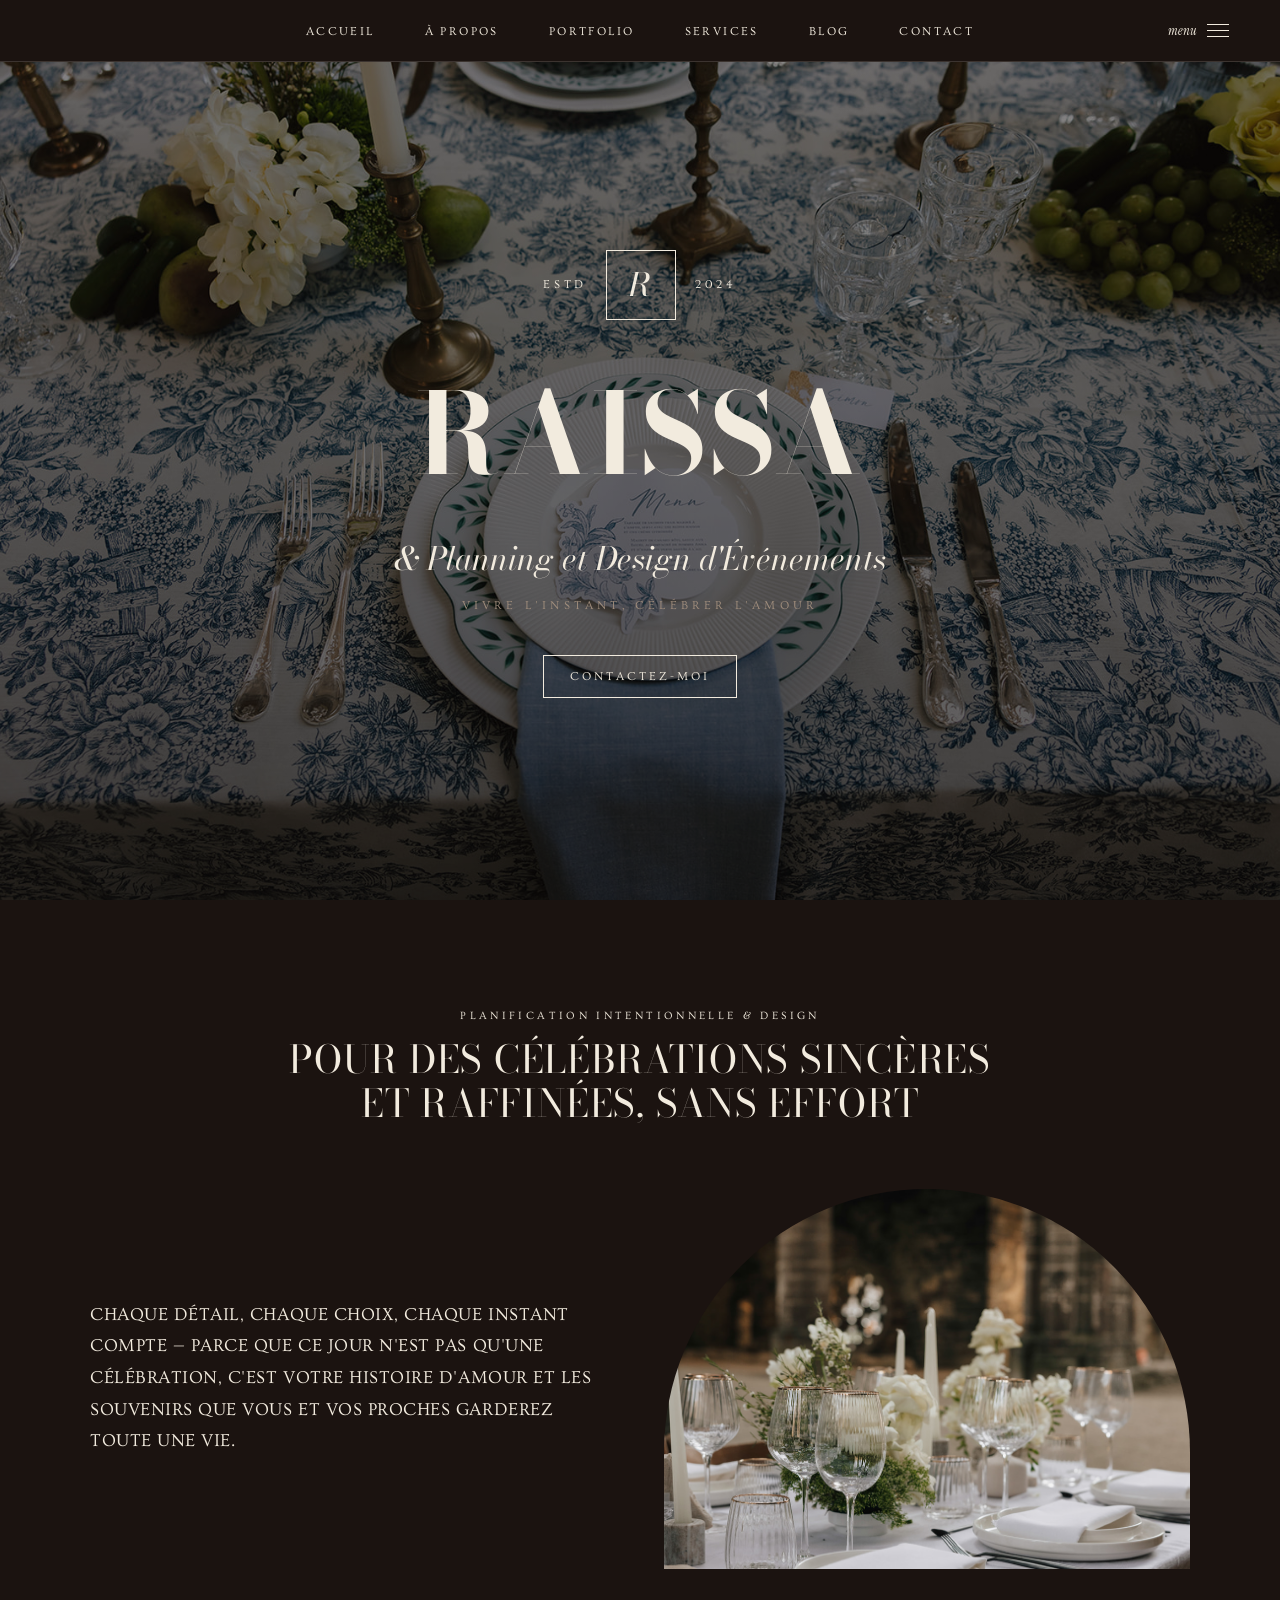
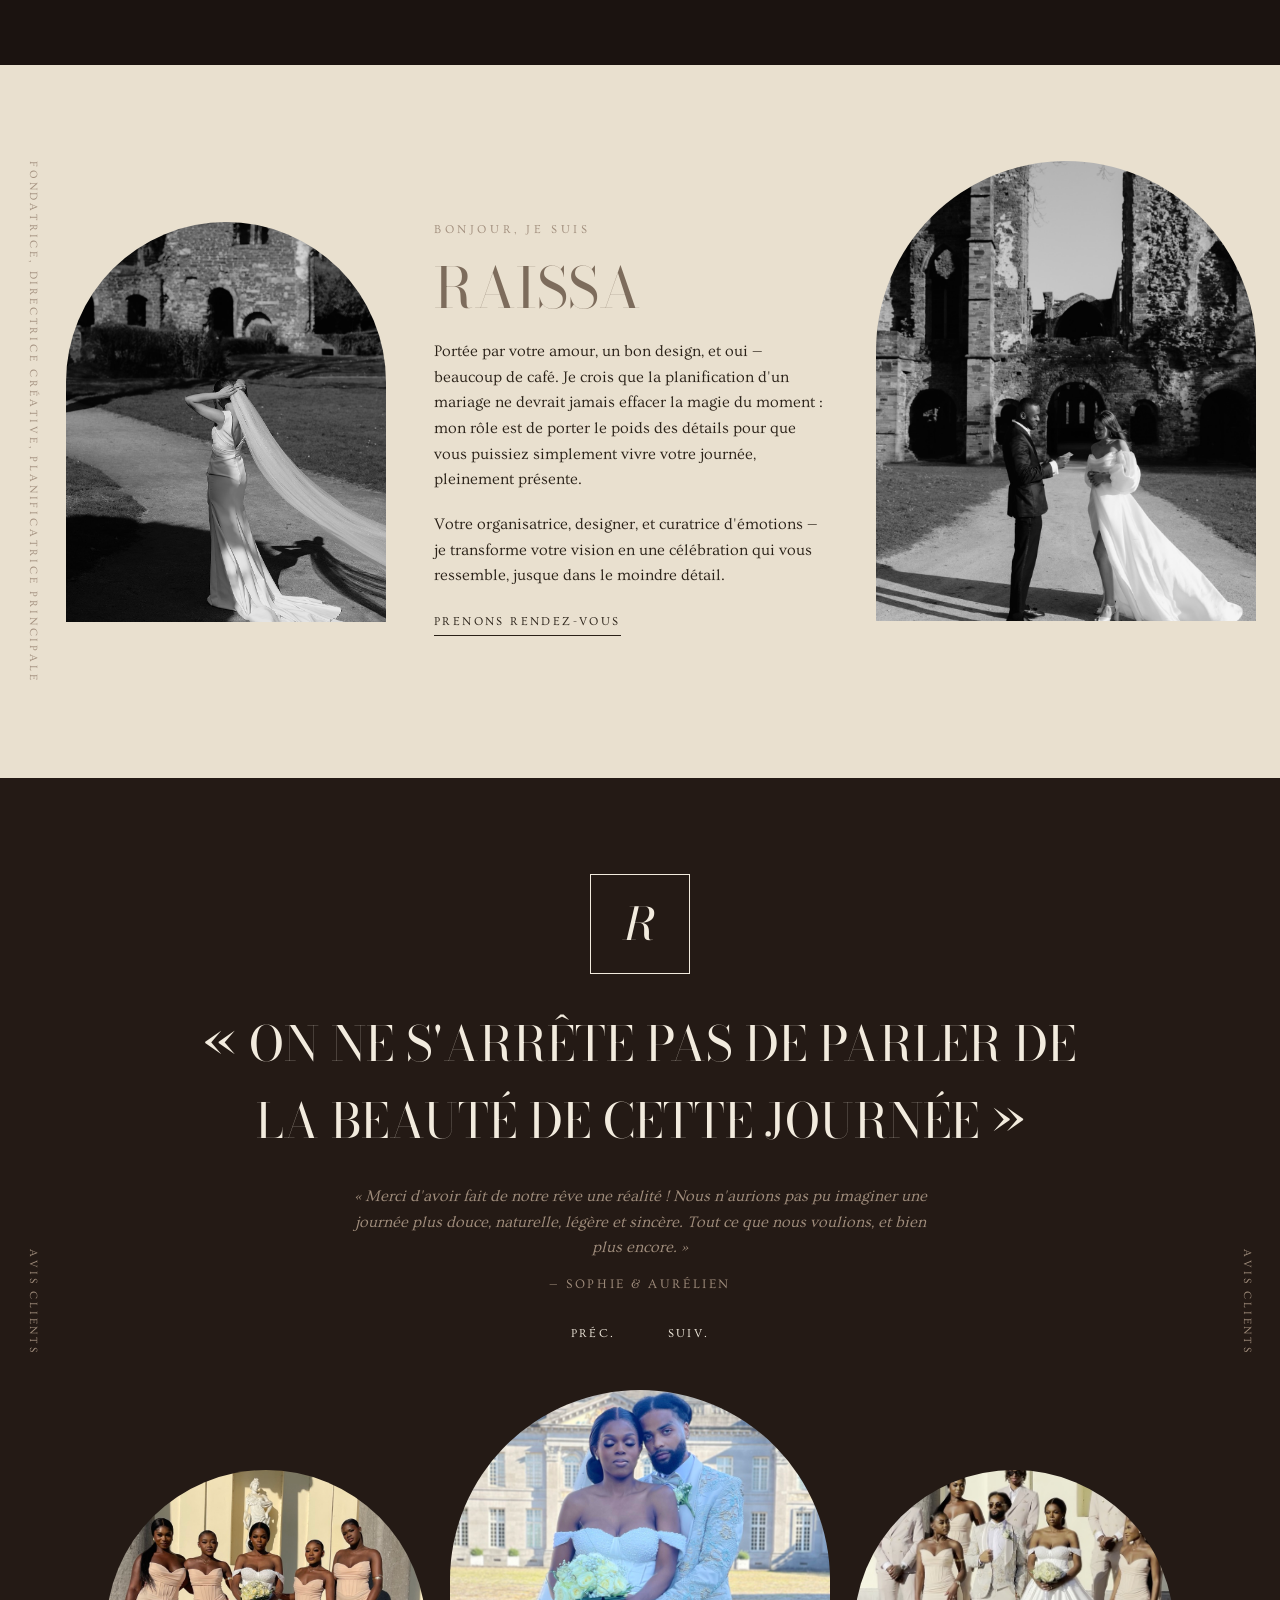
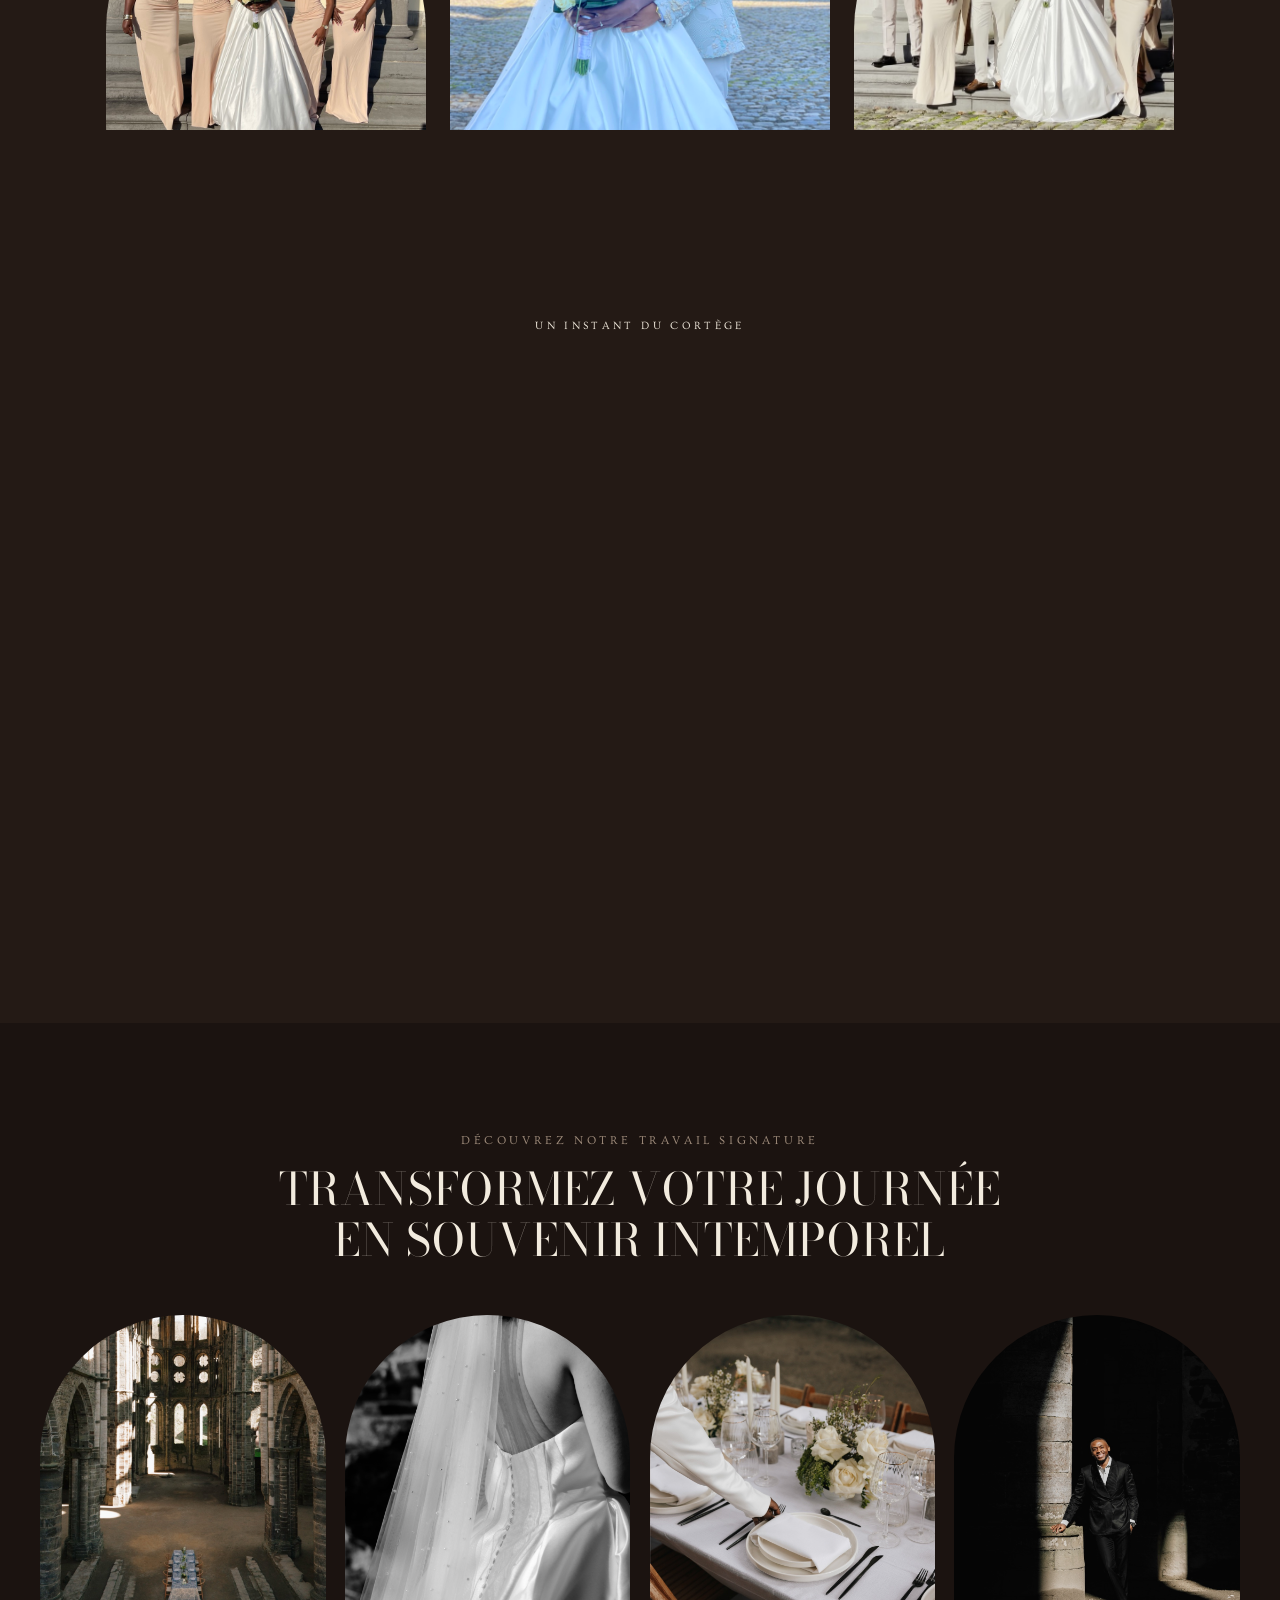
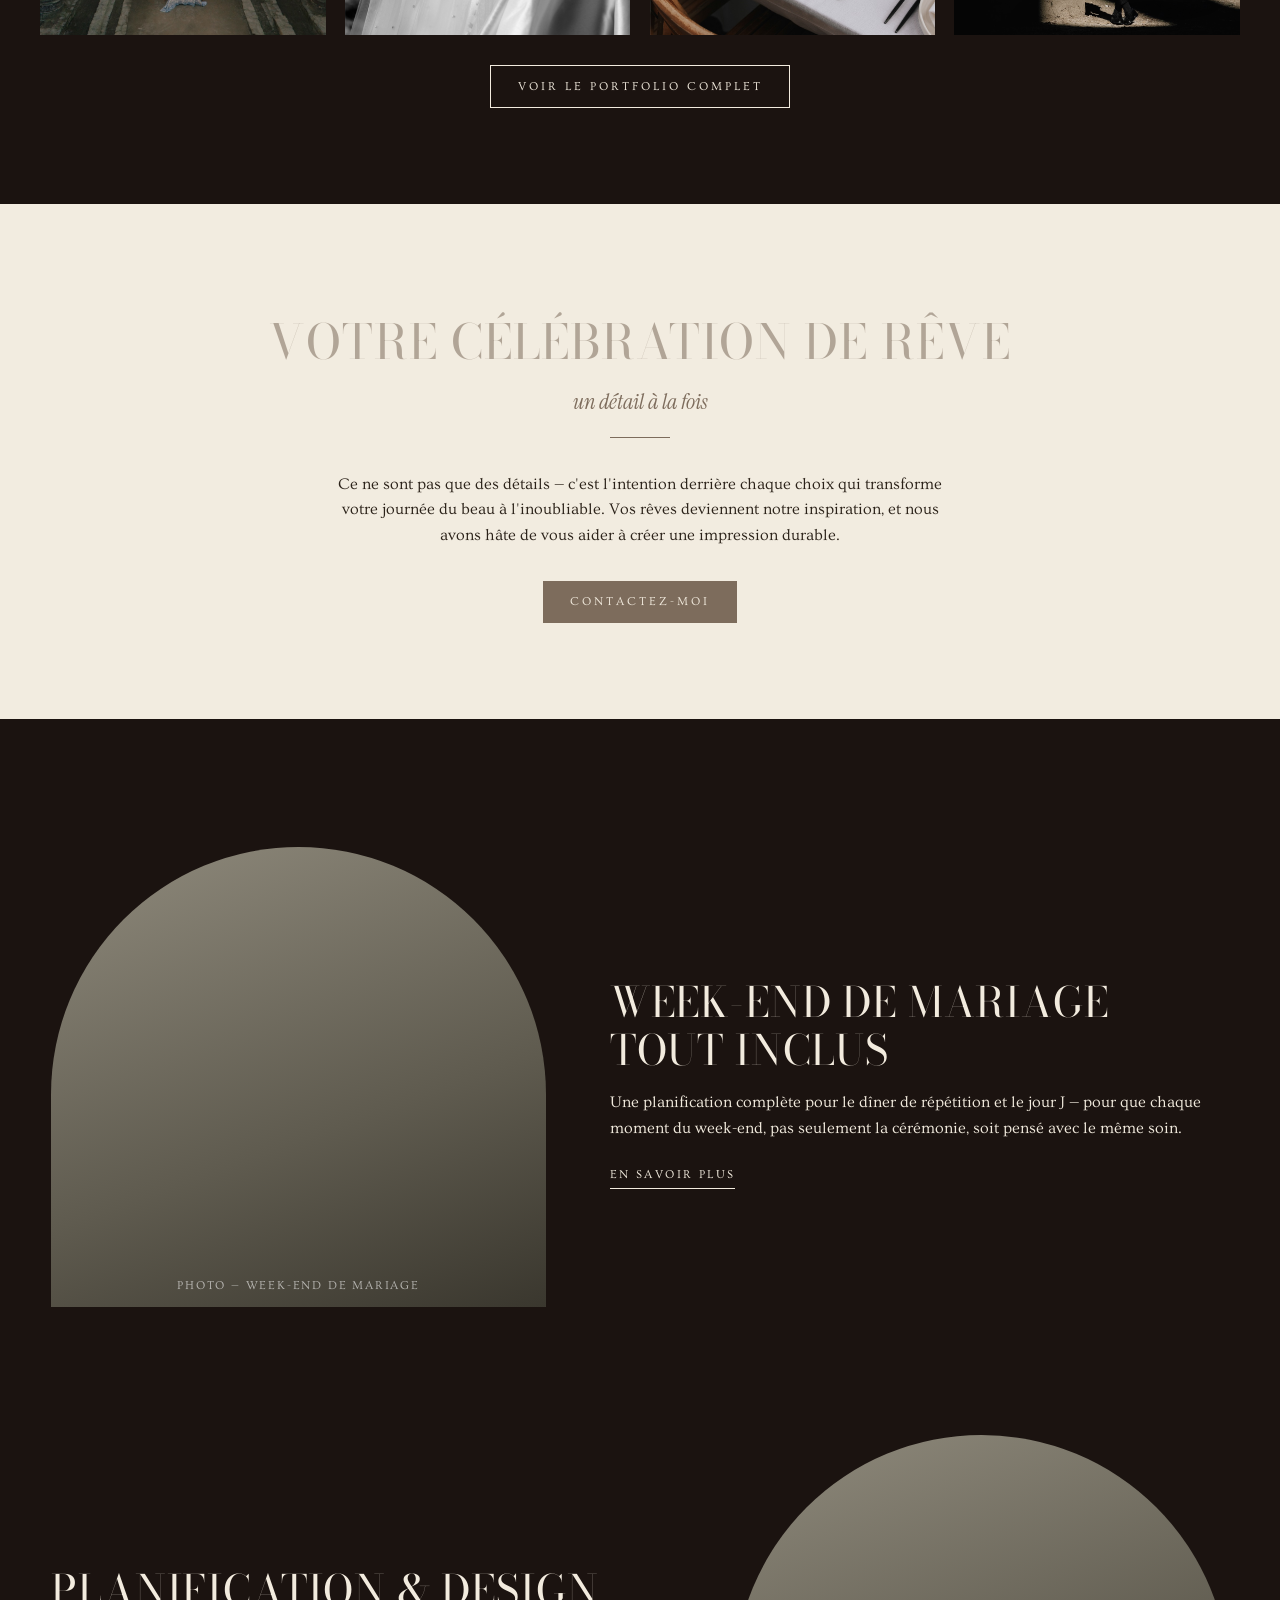
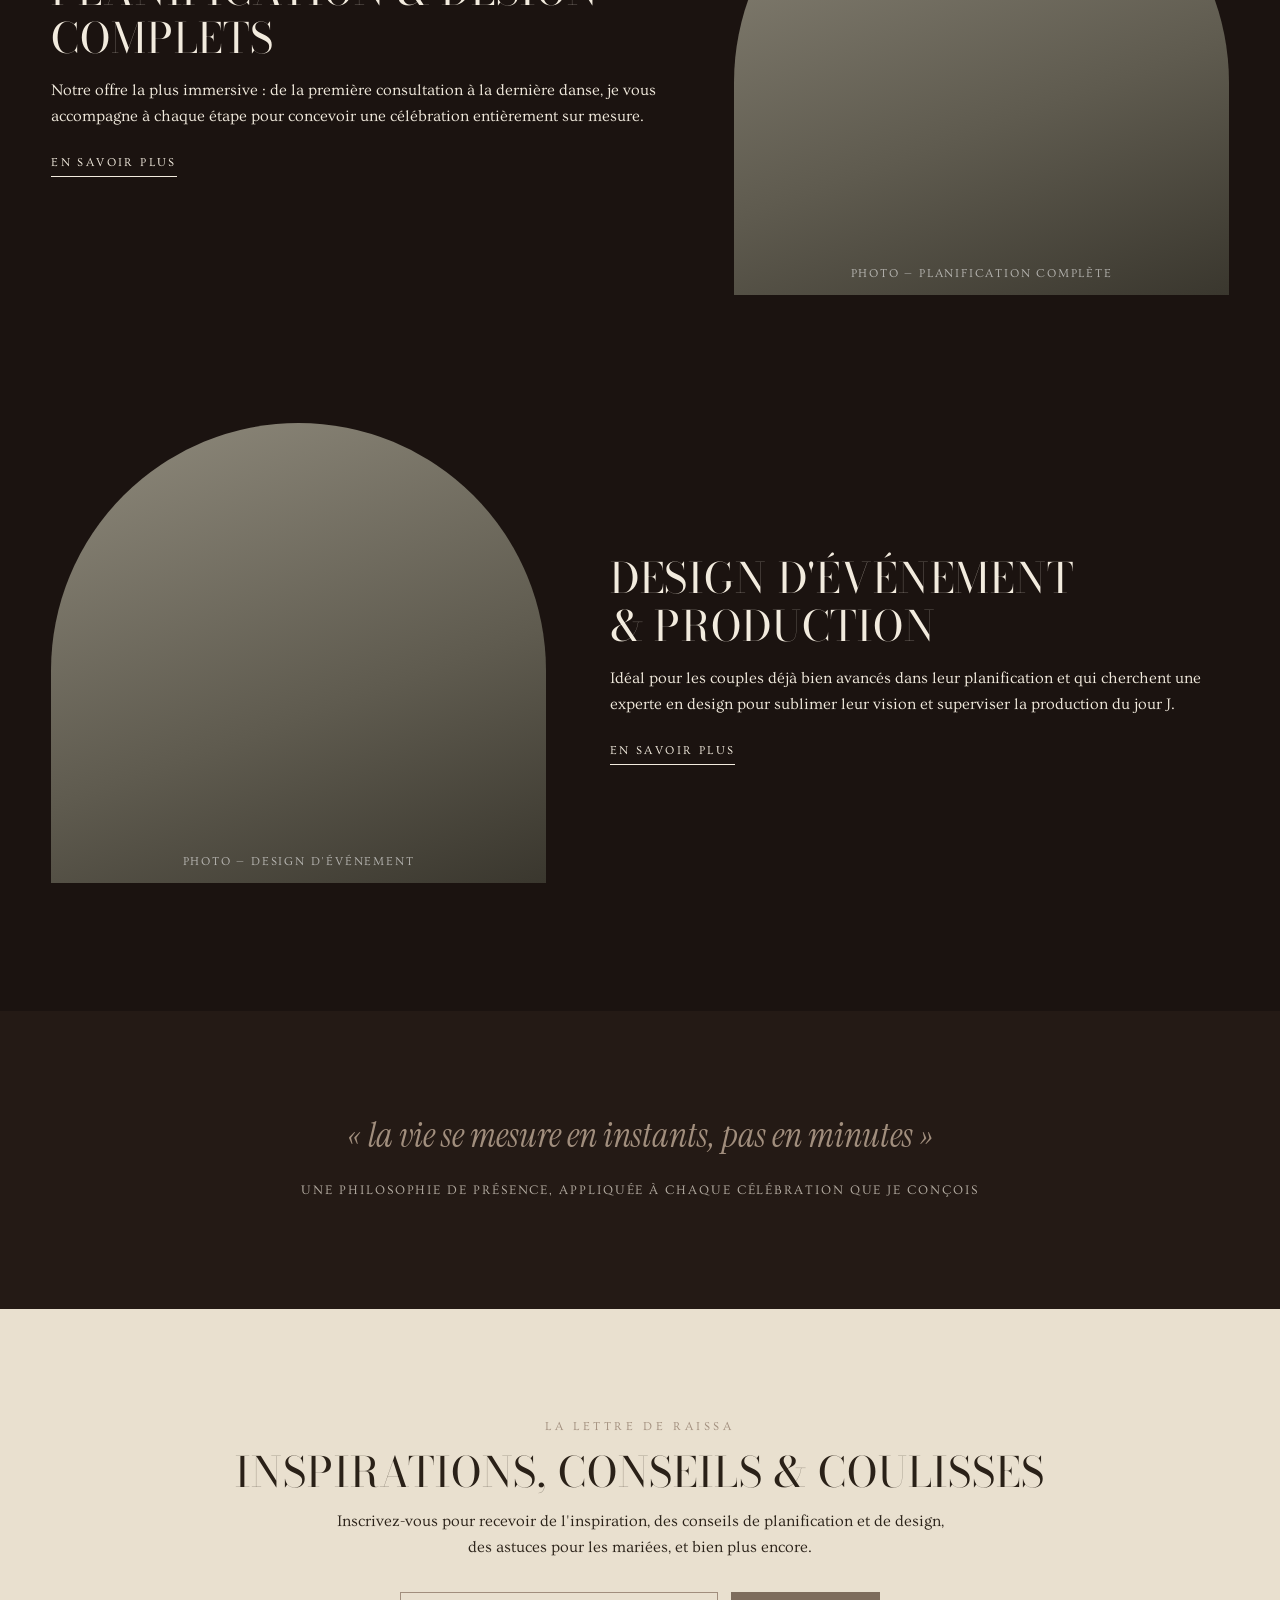
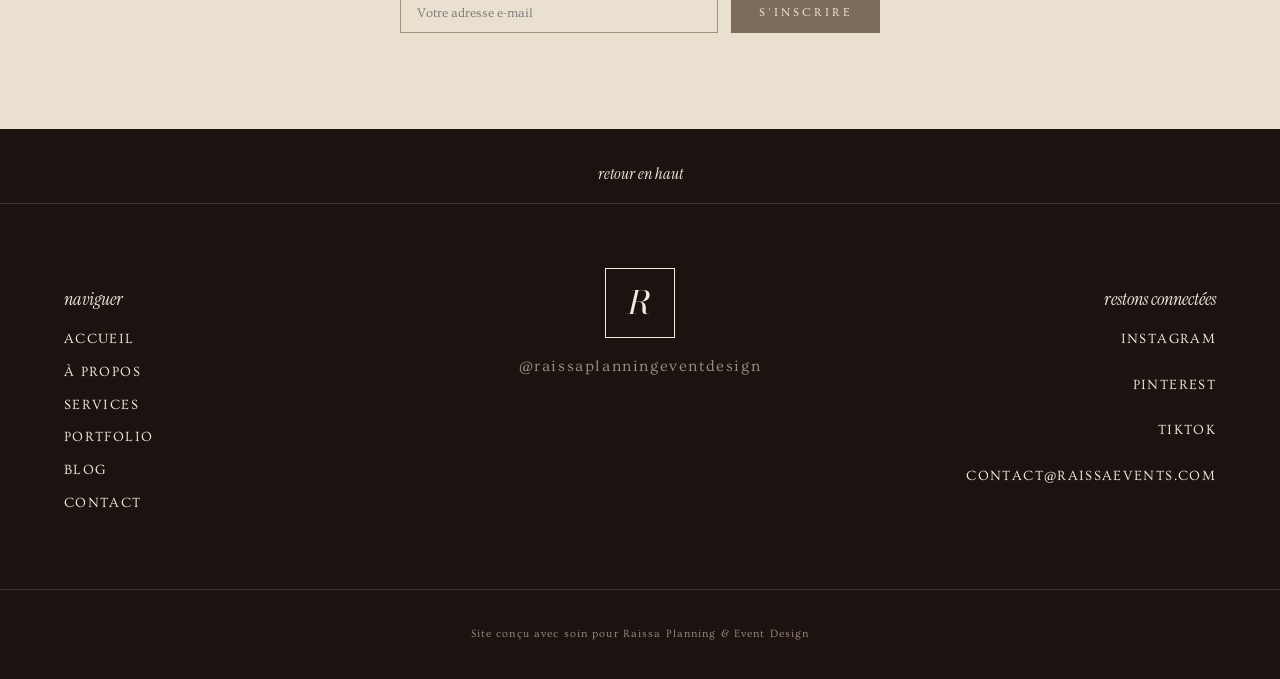
==== commit e3aee98f: "Fill portfolio grid with four new wedding photos Co-Authored-By: Claude Opus 5.5 <noreply@anthropic." ====
--- a/index.html
+++ b/index.html
@@ -8,7 +8,7 @@
 <link rel="preconnect" href="https://fonts.googleapis.com">
 <link rel="preconnect" href="https://fonts.gstatic.com" crossorigin>
 <link href="https://fonts.googleapis.com/css2?family=Bodoni+Moda:ital,opsz,wght@0,6..96,400;0,6..96,500;1,6..96,400&family=Ovo&family=Instrument+Serif:ital@0;1&display=swap" rel="stylesheet">
-<link rel="stylesheet" href="css/style.css" />
+<link rel="stylesheet" href="css/style.css?v=3" />
 </head>
 <body>
 
@@ -142,10 +142,10 @@
   <h2 class="serif-heading center">Transformez votre journée <br>en souvenir intemporel</h2>
 
   <div class="portfolio-grid">
-    <div class="portfolio-item arch-photo has-photo" style="background-image:url('images/amani-266.jpg')"></div>
-    <div class="portfolio-item arch-photo" data-label="Mariage — Château"></div>
-    <div class="portfolio-item arch-photo" data-label="Mariage — Plage"></div>
-    <div class="portfolio-item arch-photo" data-label="Mariage — Intime"></div>
+    <div class="portfolio-item arch-photo has-photo" style="background-image:url('images/amani-278.jpg');background-position:center 85%;"></div>
+    <div class="portfolio-item arch-photo has-photo" style="background-image:url('images/amani-146.jpg')"></div>
+    <div class="portfolio-item arch-photo has-photo" style="background-image:url('images/amani-177.jpg')"></div>
+    <div class="portfolio-item arch-photo has-photo" style="background-image:url('images/amani-219.jpg')"></div>
   </div>
 
   <a href="#" class="btn btn-outline center-btn">Voir le portfolio complet</a>
--- a/css/style.css
+++ b/css/style.css
@@ -538,8 +538,6 @@
 /* ---------- Responsive ---------- */
 @media (max-width: 900px) {
   .intro-columns { grid-template-columns: 1fr; }
-  .about-cream { grid-template-columns: 1fr; text-align: center; }
-  .about-photo-wrap { flex-direction: column; }
   .portfolio-grid { grid-template-columns: repeat(2, 1fr); }
   .footer-grid { grid-template-columns: 1fr; text-align: center; }
   .footer-right { text-align: center; }
@@ -552,10 +550,24 @@
   /* Le libelle vertical provoque un debordement horizontal sur Safari iOS
      (bande blanche a gauche) : on le masque sur mobile. */
   .about-photo-wrap .vertical-label { display: none; }
-  .about-photo-wrap { justify-content: center; }
-  .about-photo { margin: 0 auto; }
-  .about-text { margin: 0 auto; }
-  .about-photo-2 { max-width: 380px; margin: 0 auto; height: 420px; }
+
+  /* A propos : une seule colonne centree (flex plutot que grid,
+     plus fiable sur Safari iOS) */
+  .about-cream {
+    display: flex;
+    flex-direction: column;
+    align-items: center;
+    text-align: center;
+    gap: 2.5rem;
+    padding: 4.5rem 1.5rem;
+    width: 100%;
+  }
+  .about-photo-wrap { width: 100%; justify-content: center; }
+  .about-photo,
+  .about-photo-2 { width: 100%; max-width: 300px; height: 380px; margin: 0 auto; align-self: center; }
+  .about-text { width: 100%; max-width: 340px; margin: 0 auto; }
+  .about-text .serif-heading { font-size: 2.2rem; }
+  .about-body { font-size: 0.95rem; line-height: 1.7; }
 
   .intro-quote p { text-align: center; }
   .intro-photo { width: 100%; max-width: 380px; margin: 0 auto; }
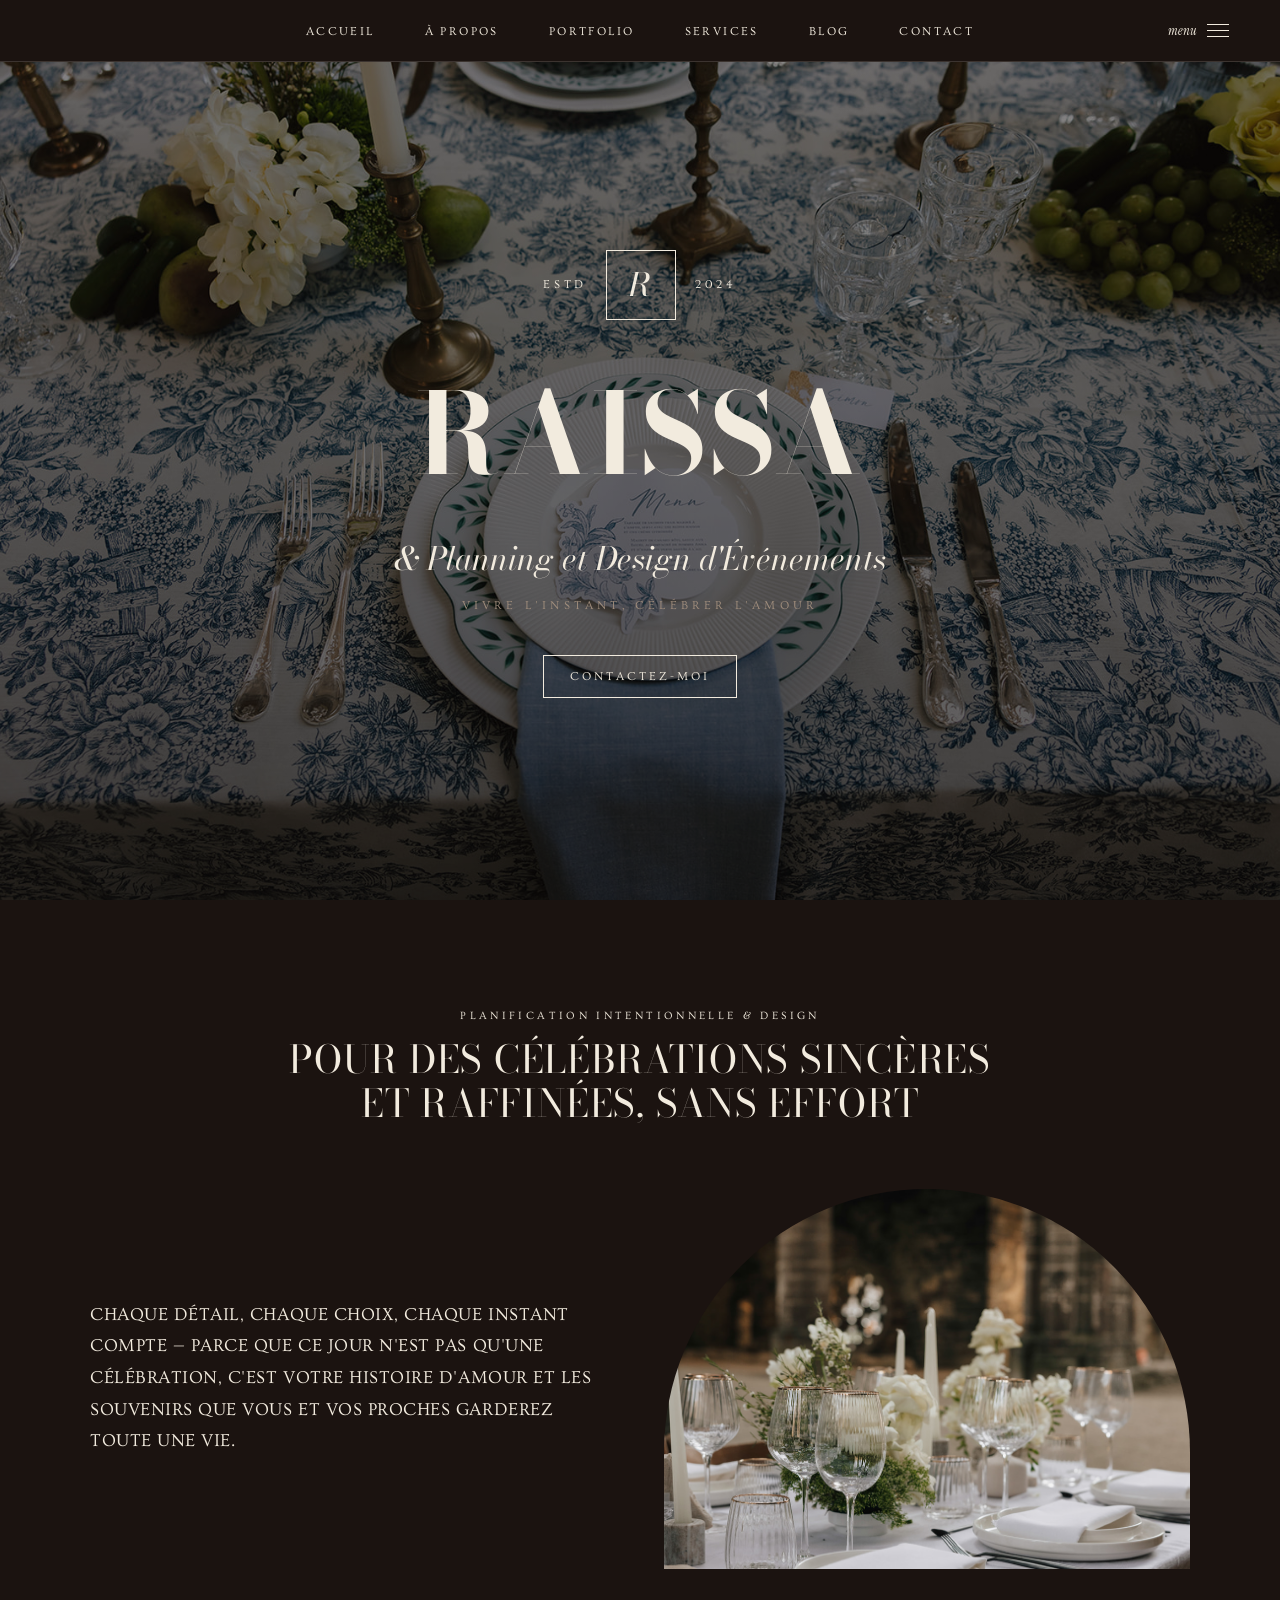
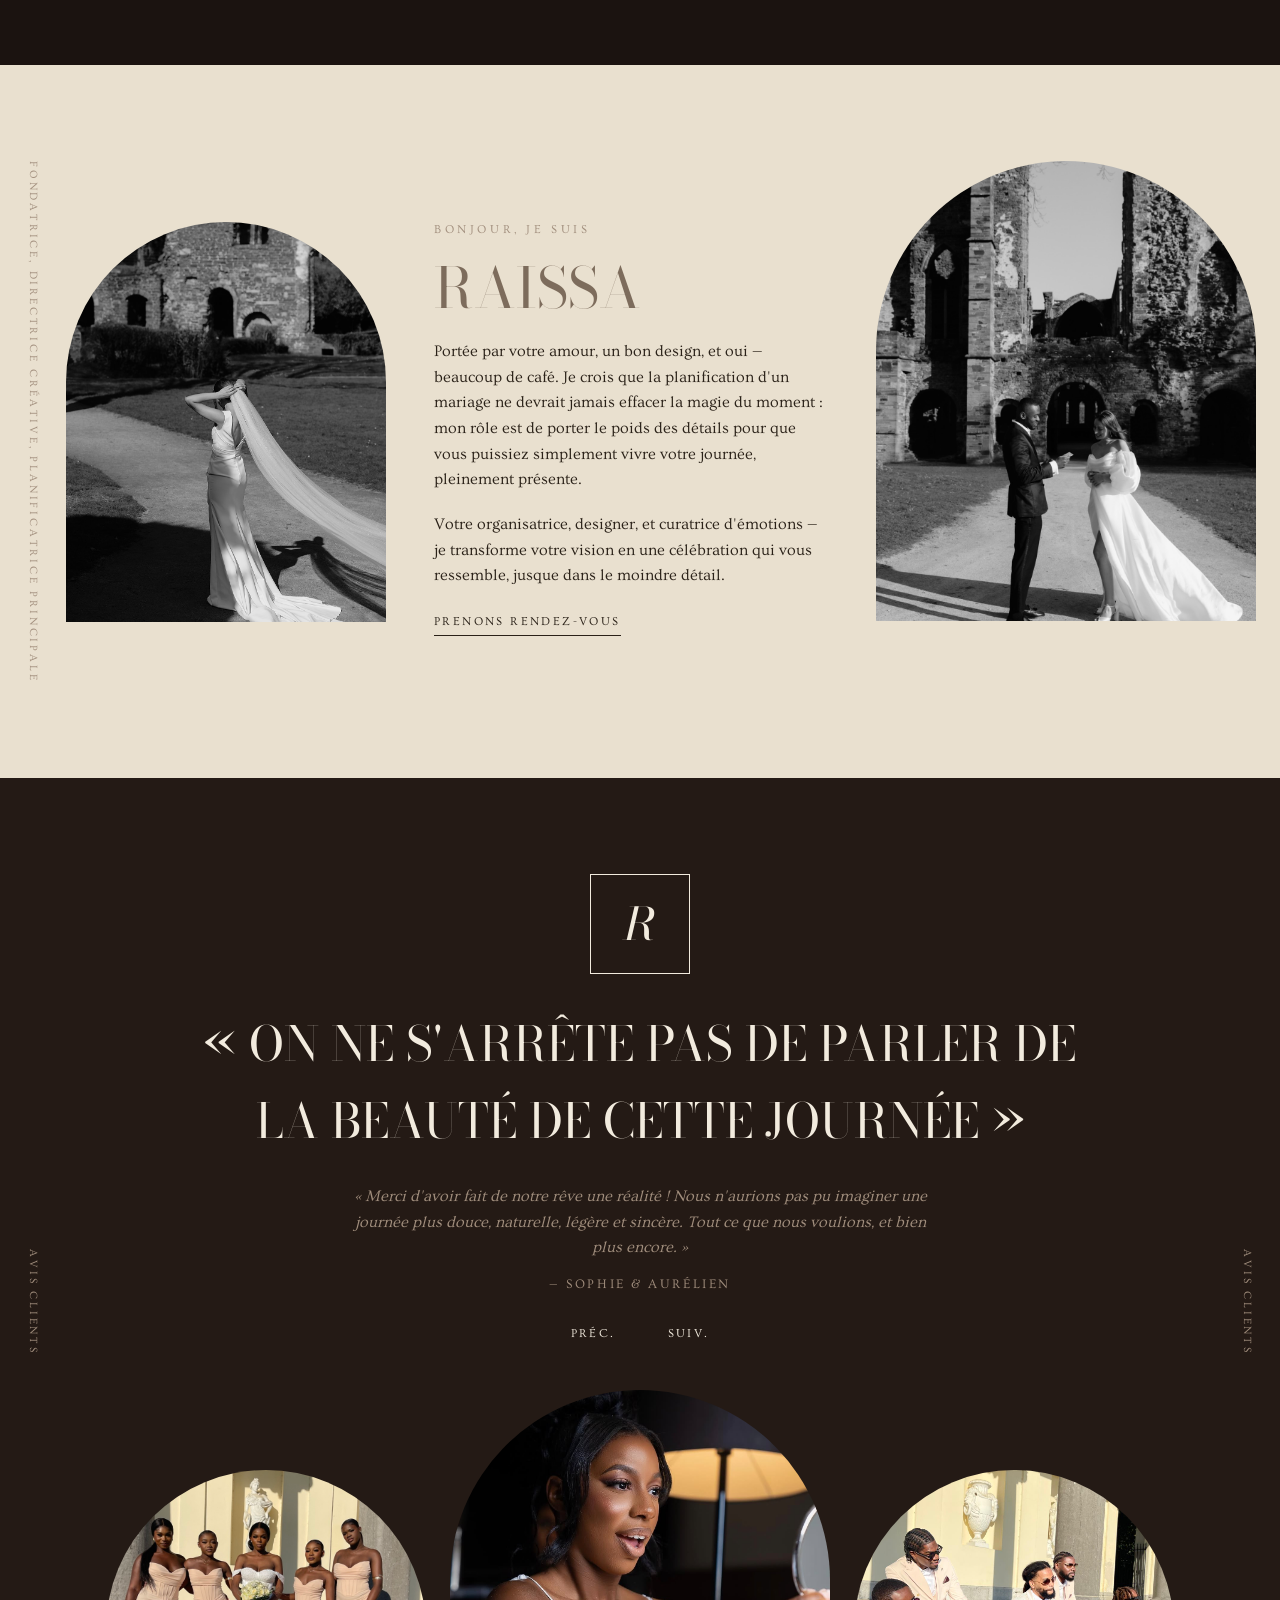
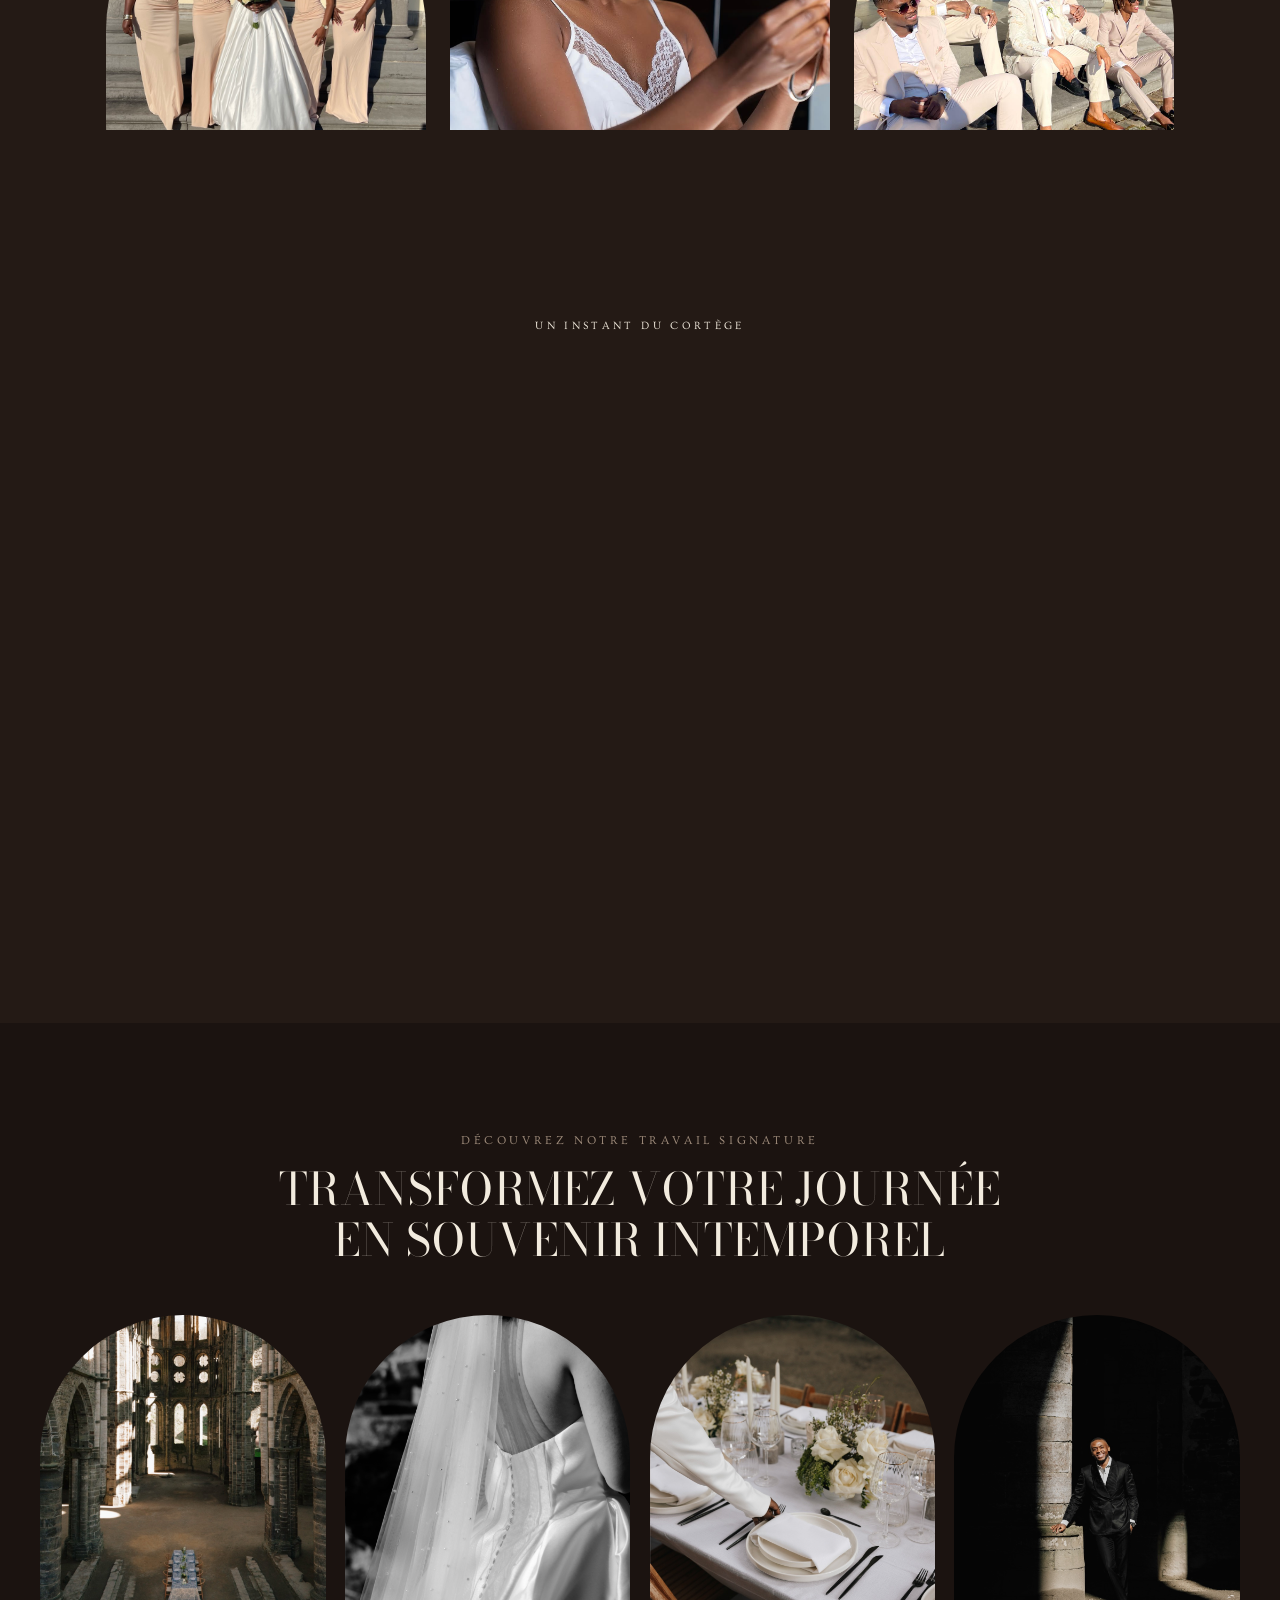
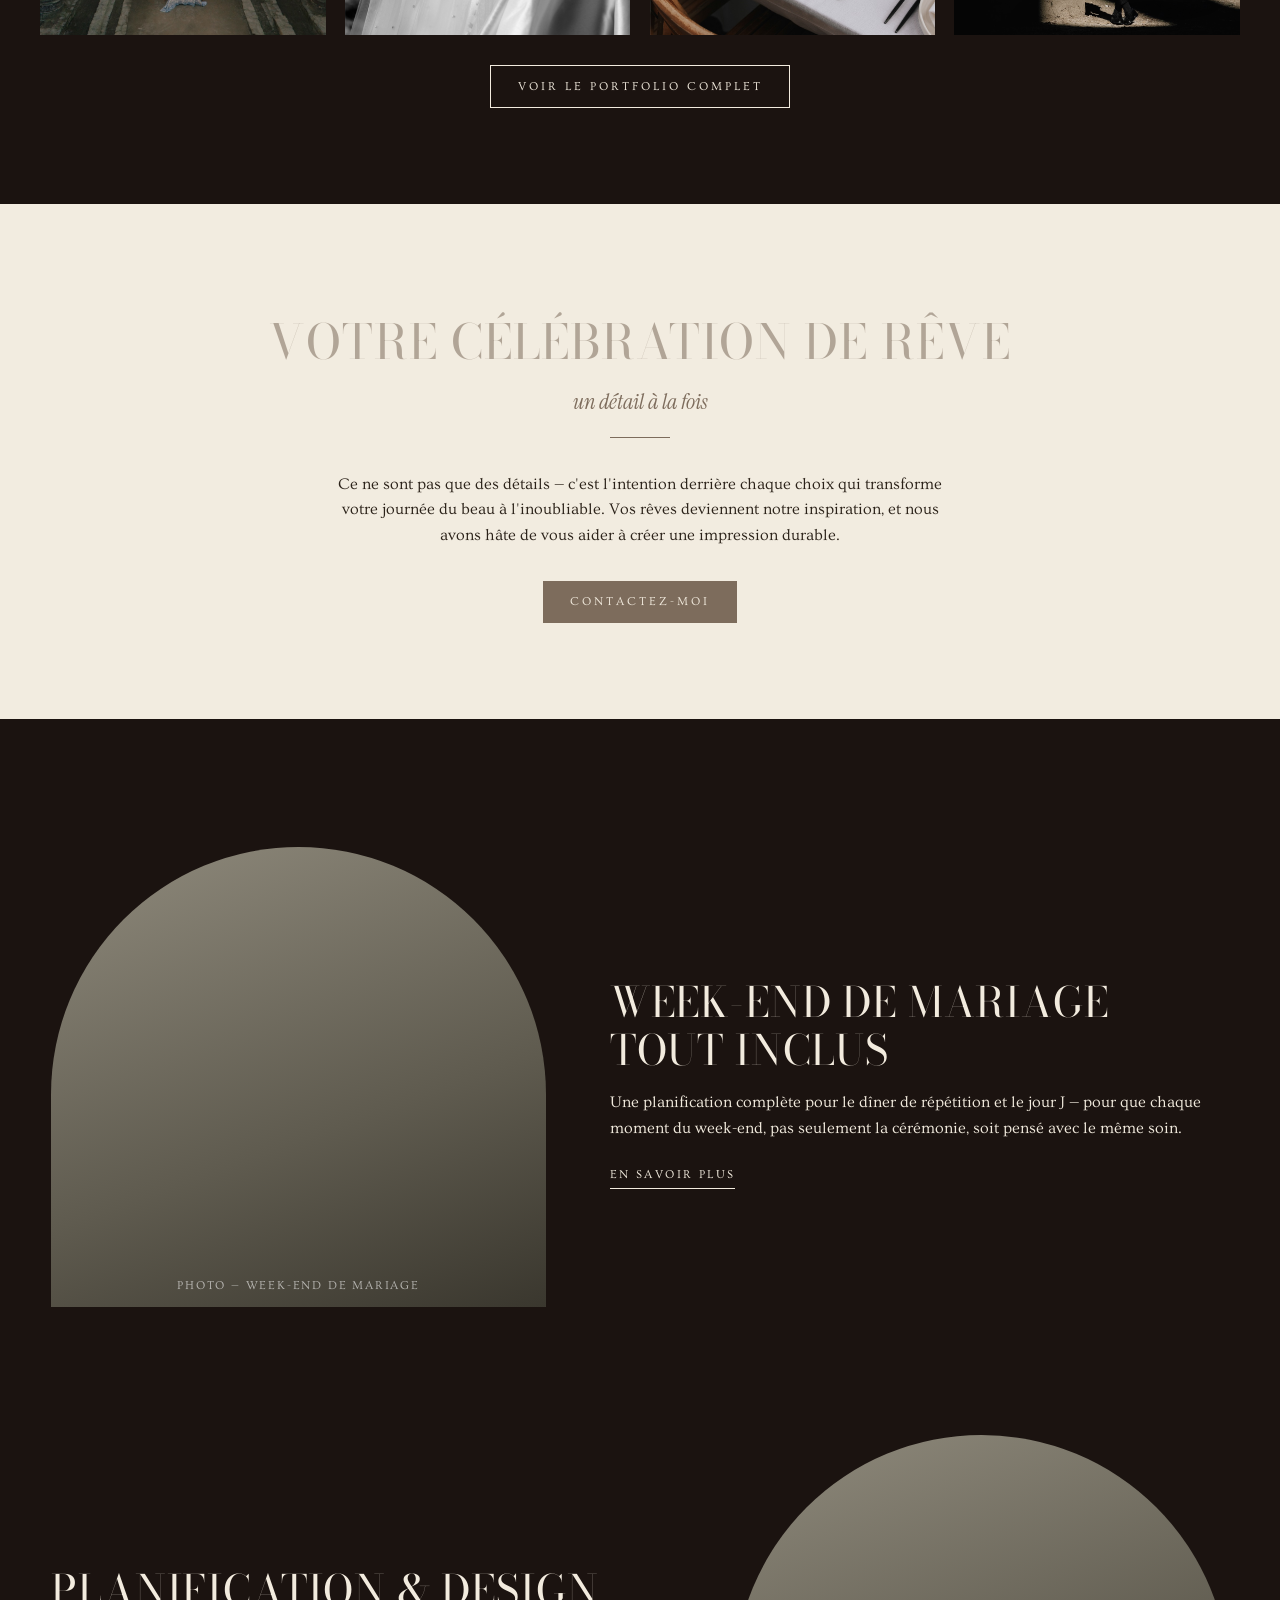
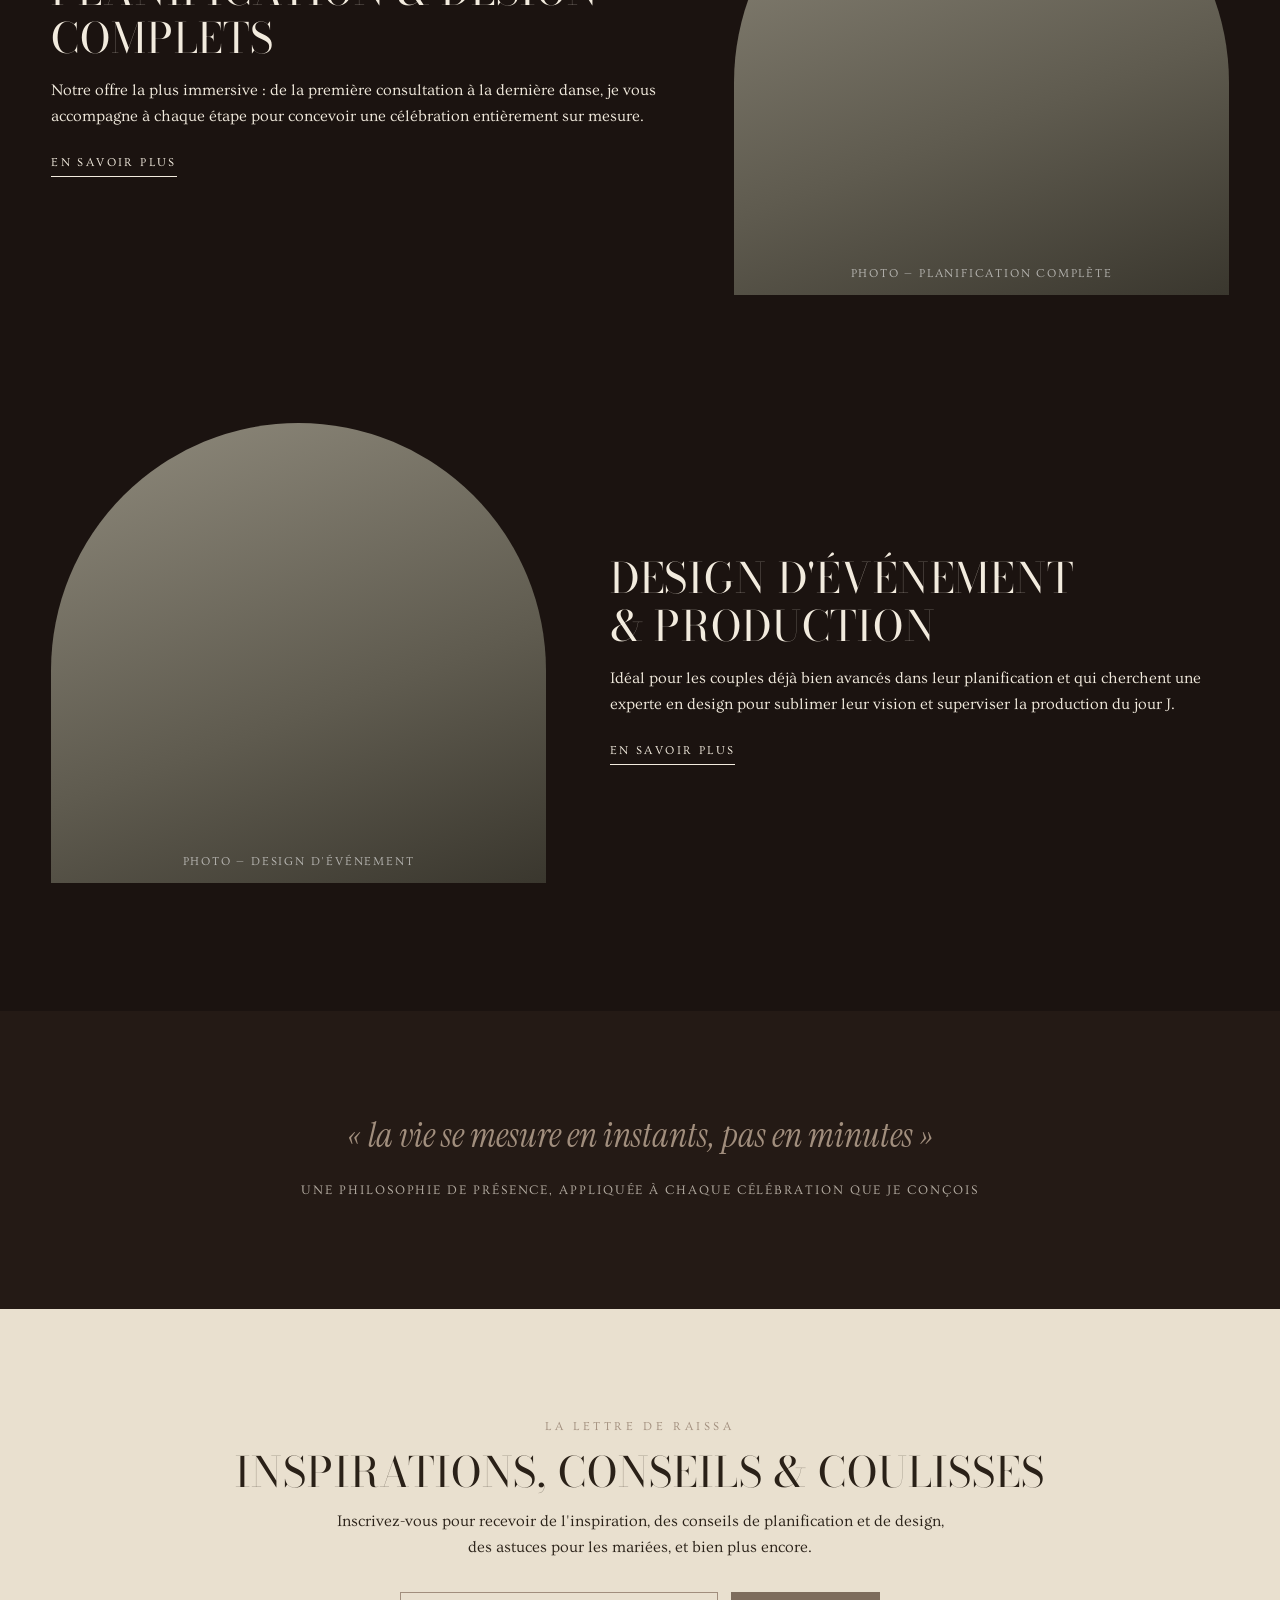
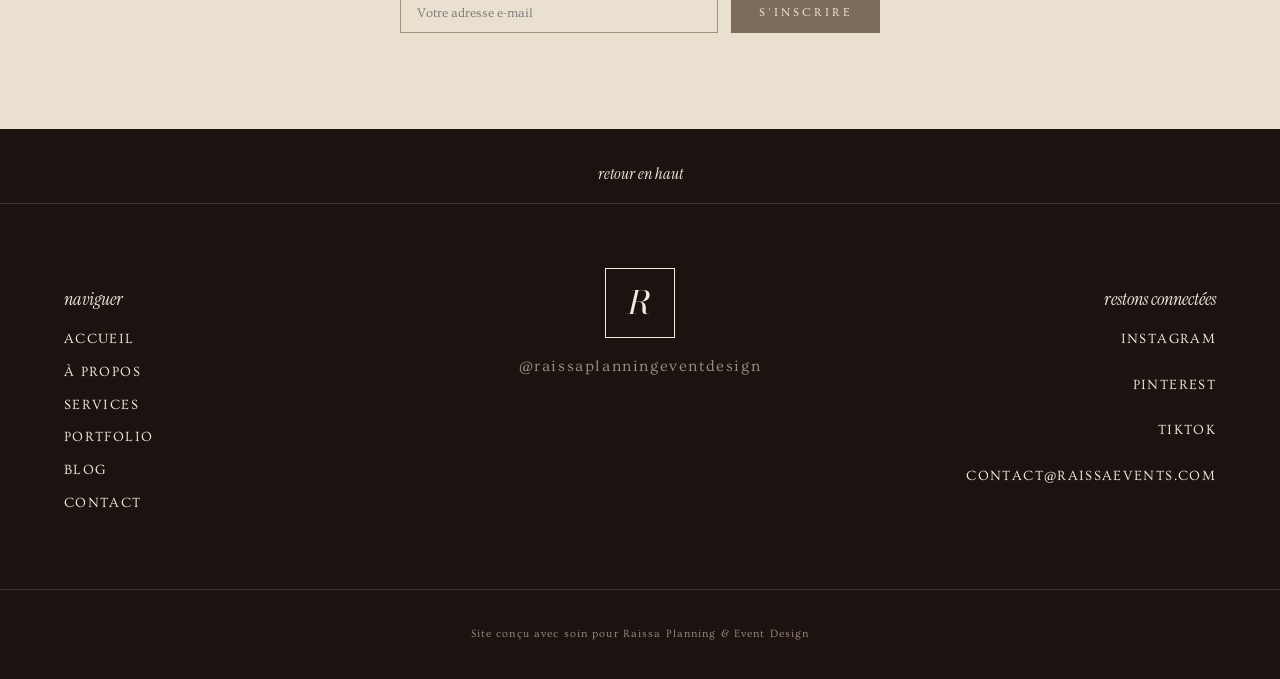
==== commit 5df5bef9: "Add swipeable testimonial photo carousel on mobile and new testimonial photos Co-Authored-By: Claude" ====
--- a/index.html
+++ b/index.html
@@ -8,7 +8,7 @@
 <link rel="preconnect" href="https://fonts.googleapis.com">
 <link rel="preconnect" href="https://fonts.gstatic.com" crossorigin>
 <link href="https://fonts.googleapis.com/css2?family=Bodoni+Moda:ital,opsz,wght@0,6..96,400;0,6..96,500;1,6..96,400&family=Ovo&family=Instrument+Serif:ital@0;1&display=swap" rel="stylesheet">
-<link rel="stylesheet" href="css/style.css?v=3" />
+<link rel="stylesheet" href="css/style.css?v=4" />
 </head>
 <body>
 
@@ -121,9 +121,10 @@
 
   <div class="testimonial-photos">
     <div class="arch-photo peek-photo has-photo" style="background-image:url('images/bridesmaids.jpg')"></div>
-    <div class="arch-photo peek-photo peek-center has-photo" style="background-image:url('images/couple-portrait.jpg');background-position:center 10%;"></div>
-    <div class="arch-photo peek-photo has-photo" style="background-image:url('images/cortege-frame.jpg')"></div>
-  </div>
+    <div class="arch-photo peek-photo peek-center has-photo" style="background-image:url('images/bride-mirror.jpg');background-position:center 25%;"></div>
+    <div class="arch-photo peek-photo has-photo" style="background-image:url('images/groomsmen.jpg');background-position:center 55%;"></div>
+  </div>
+  <div class="testimonial-dots" aria-hidden="true"><span></span><span class="is-active"></span><span></span></div>
 </section>
 
 <!-- ===== VIDEO MOMENT ===== -->
@@ -254,6 +255,6 @@
   </div>
 </footer>
 
-<script src="js/script.js"></script>
+<script src="js/script.js?v=4"></script>
 </body>
 </html>
--- a/css/style.css
+++ b/css/style.css
@@ -392,6 +392,7 @@
 /* Rangee de 3 photos en arche, celle du centre plus grande et surelevee
    ("peek carousel") comme dans l'original. */
 .testimonial-photos {
+  position: relative;
   max-width: 1100px;
   margin: 0 auto;
   display: flex;
@@ -401,6 +402,7 @@
 }
 .peek-photo { flex: 1 1 0; height: 260px; max-width: 320px; }
 .peek-photo.peek-center { height: 340px; max-width: 380px; z-index: 2; }
+.testimonial-dots { display: none; }
 
 /* ---------- Video Moment ---------- */
 .video-moment {
@@ -544,8 +546,35 @@
   .side-left, .side-right { display: none; }
   .service-row, .service-row.reverse { flex-direction: column; }
   .service-photo { flex-basis: auto; width: 100%; }
-  .peek-photo { display: none; }
-  .peek-photo.peek-center { display: flex; max-width: 280px; margin: 0 auto; }
+  /* Photos des avis : carrousel qu'on fait glisser au doigt */
+  .testimonial-photos {
+    justify-content: flex-start;
+    align-items: stretch;
+    gap: 1rem;
+    margin: 0 -1.5rem;
+    padding: 0 calc(50vw - 130px);
+    overflow-x: auto;
+    scroll-snap-type: x mandatory;
+    -webkit-overflow-scrolling: touch;
+    scrollbar-width: none;
+  }
+  .testimonial-photos::-webkit-scrollbar { display: none; }
+  .peek-photo,
+  .peek-photo.peek-center {
+    flex: 0 0 260px;
+    max-width: none;
+    height: 340px;
+    scroll-snap-align: center;
+  }
+  .testimonial-dots { display: flex; justify-content: center; gap: 0.6rem; margin-top: 1.4rem; }
+  .testimonial-dots span {
+    width: 7px;
+    height: 7px;
+    border-radius: 50%;
+    border: 1px solid var(--taupe);
+    transition: background 0.3s ease;
+  }
+  .testimonial-dots span.is-active { background: var(--ivory); border-color: var(--ivory); }
 
   /* Le libelle vertical provoque un debordement horizontal sur Safari iOS
      (bande blanche a gauche) : on le masque sur mobile. */
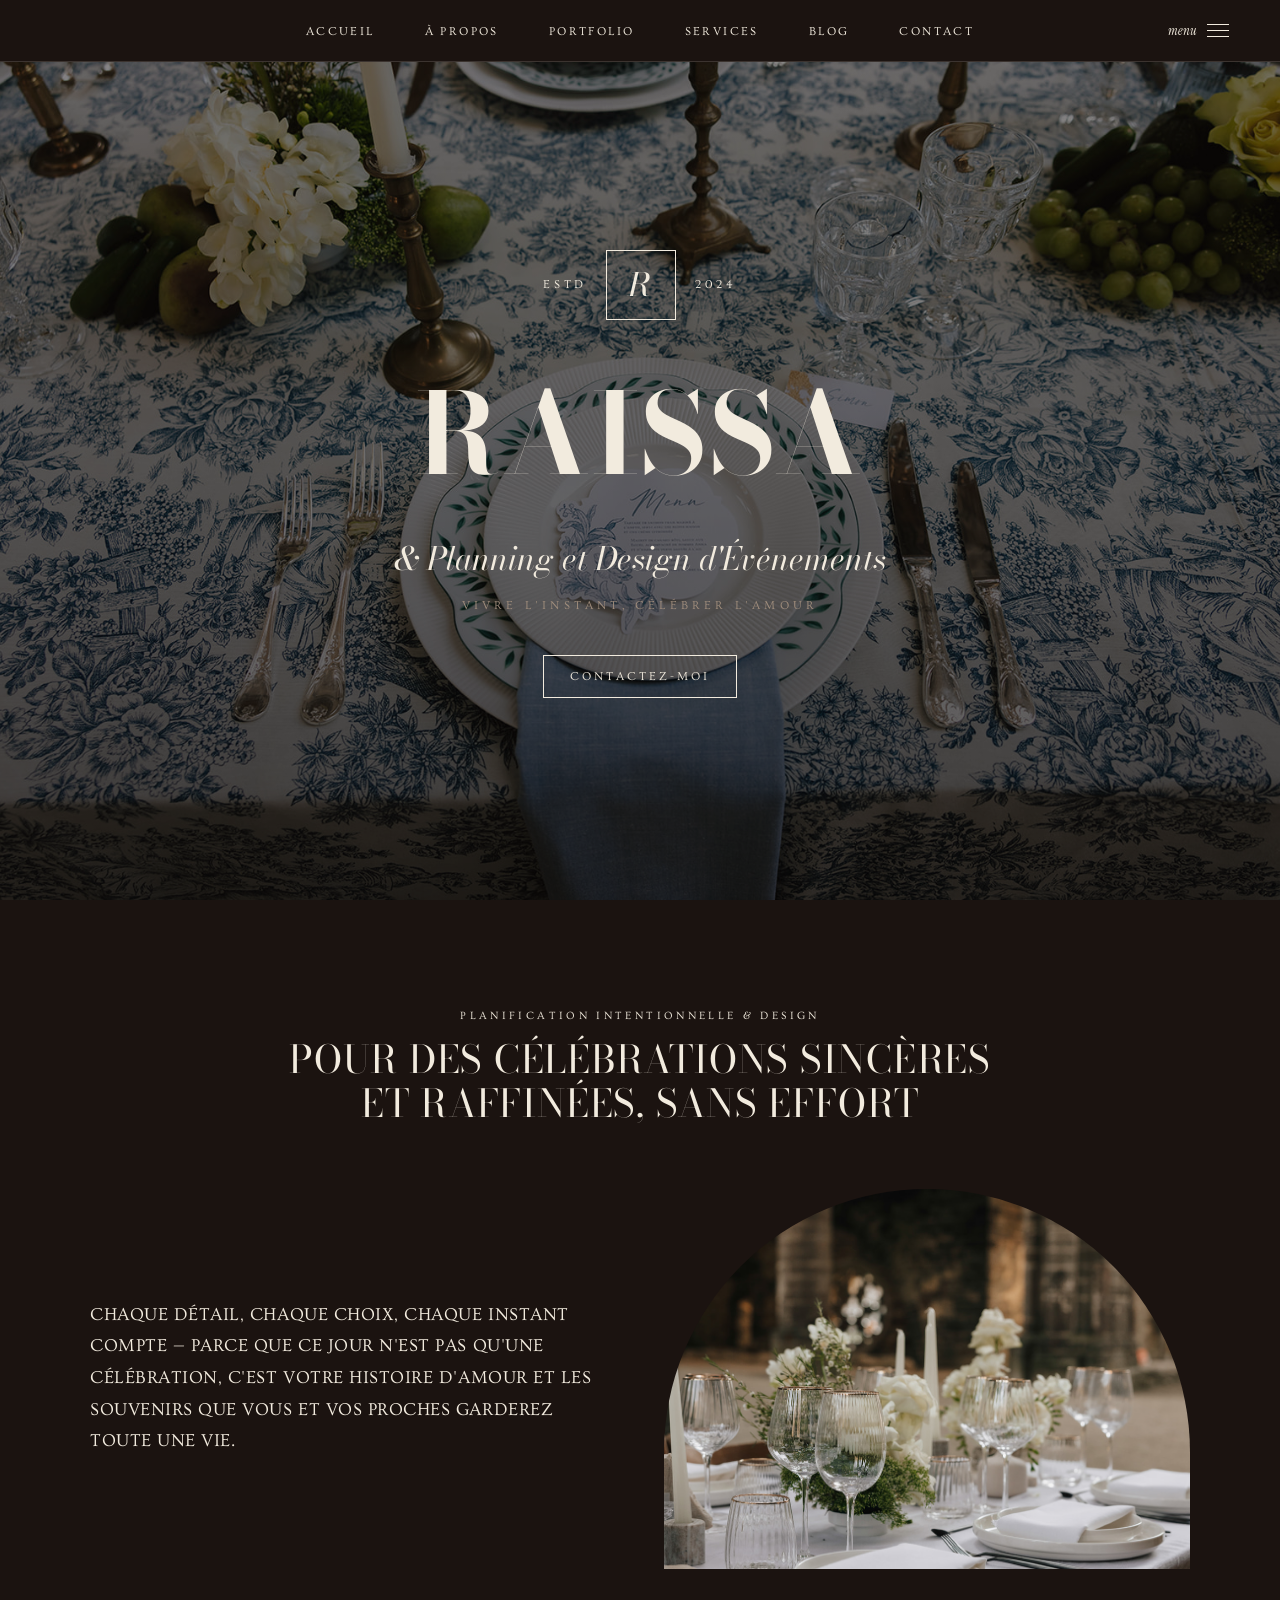
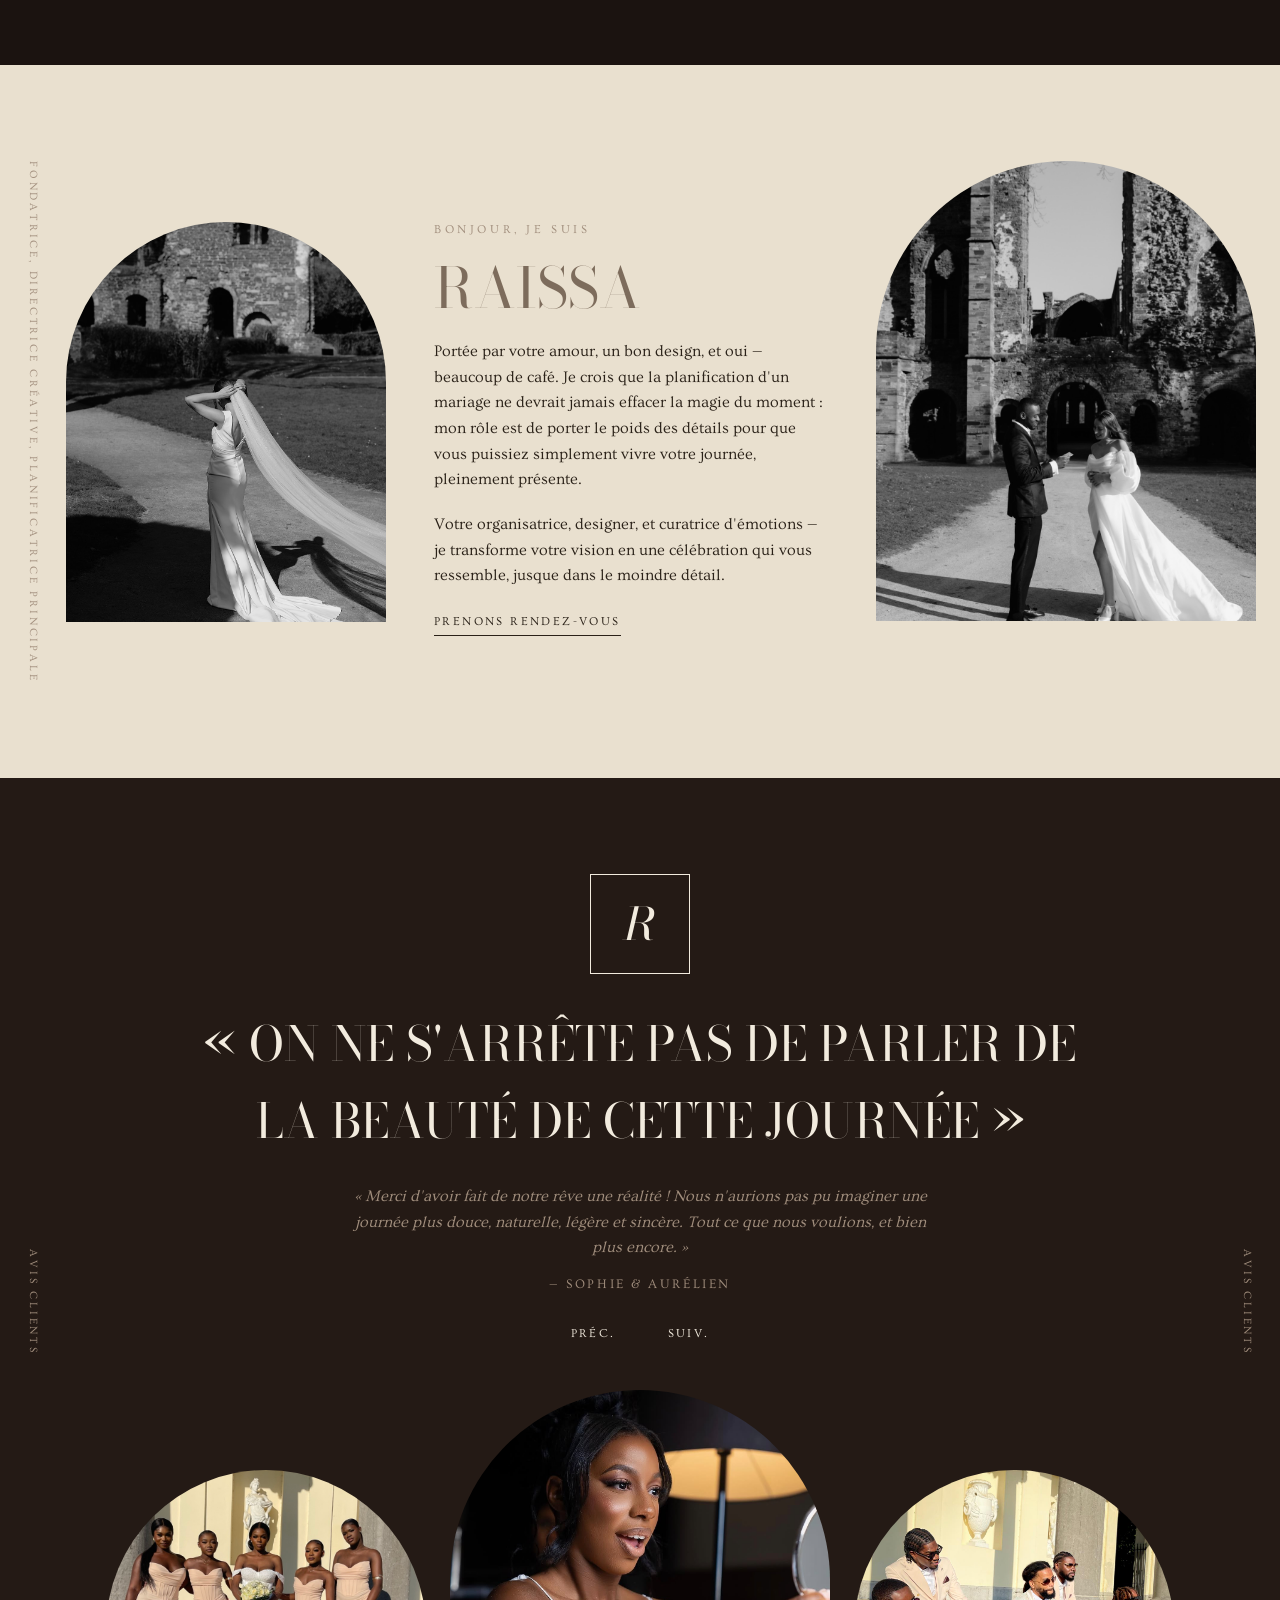
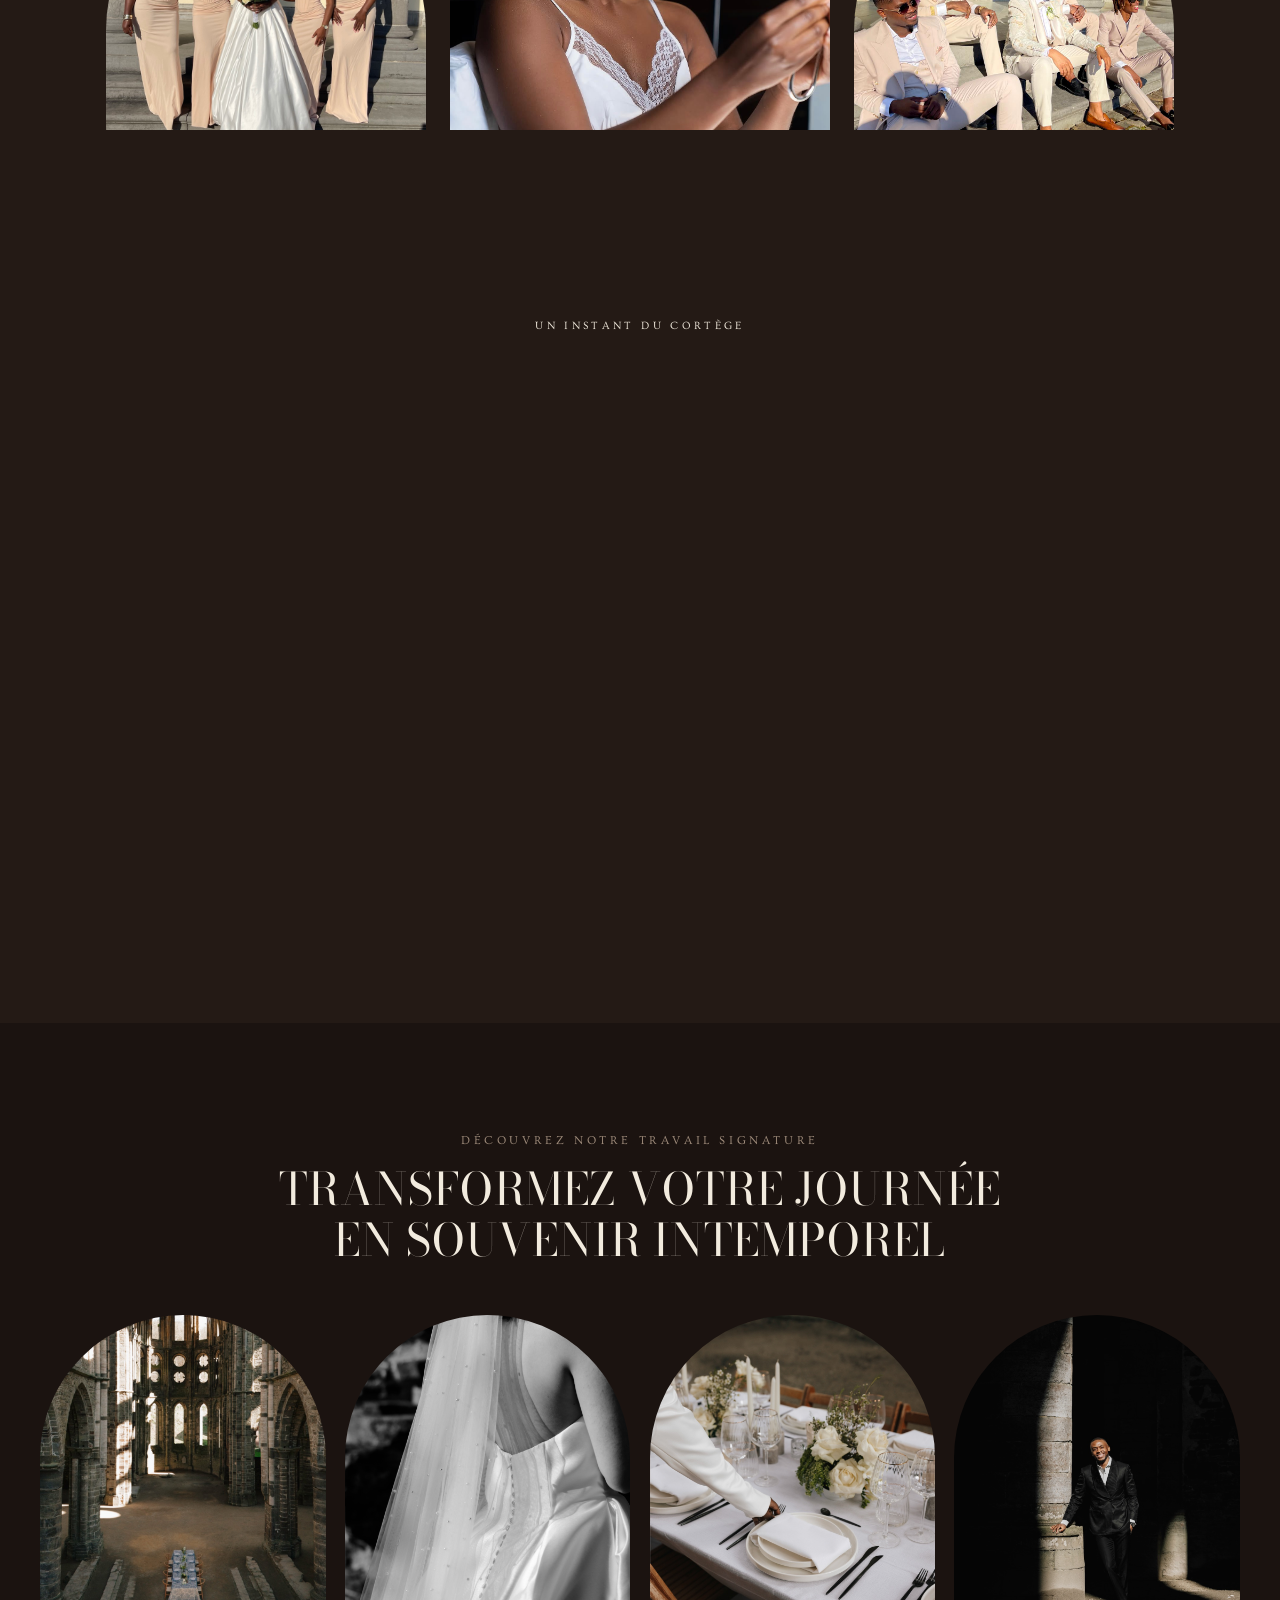
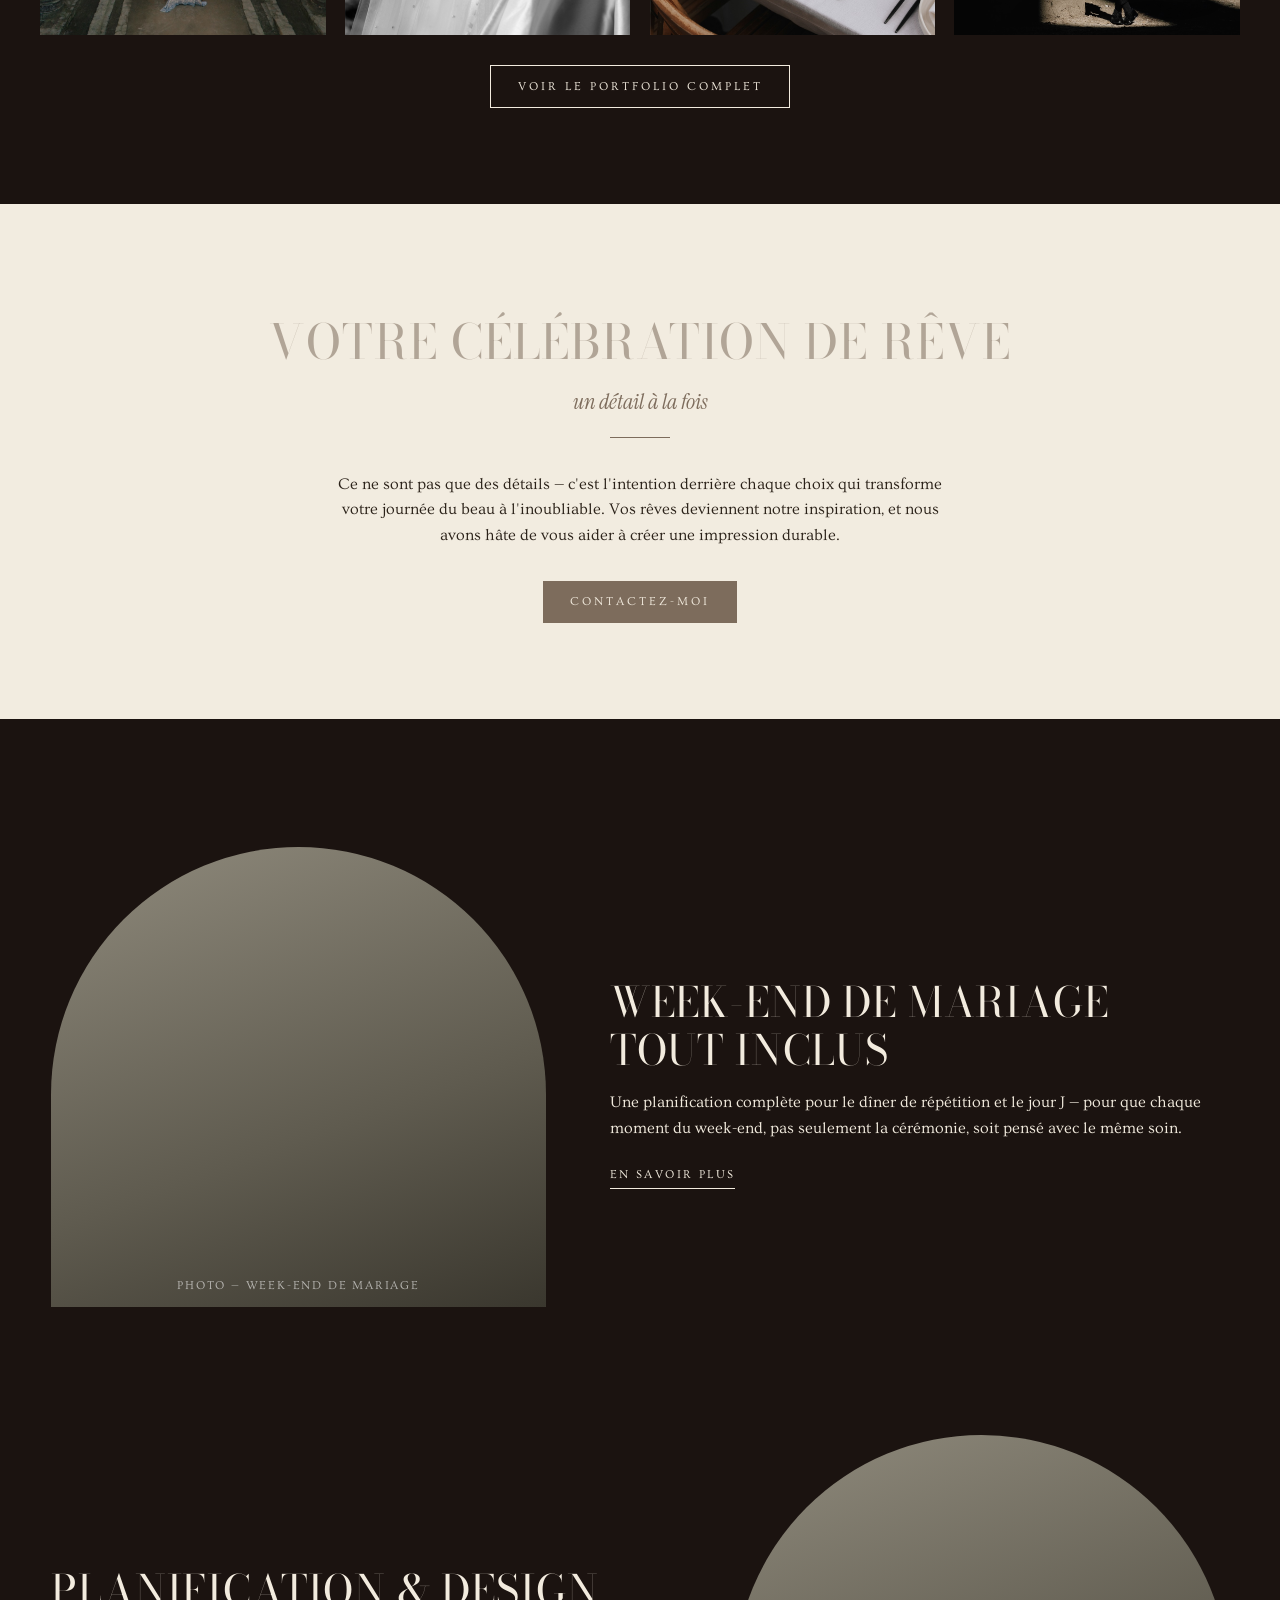
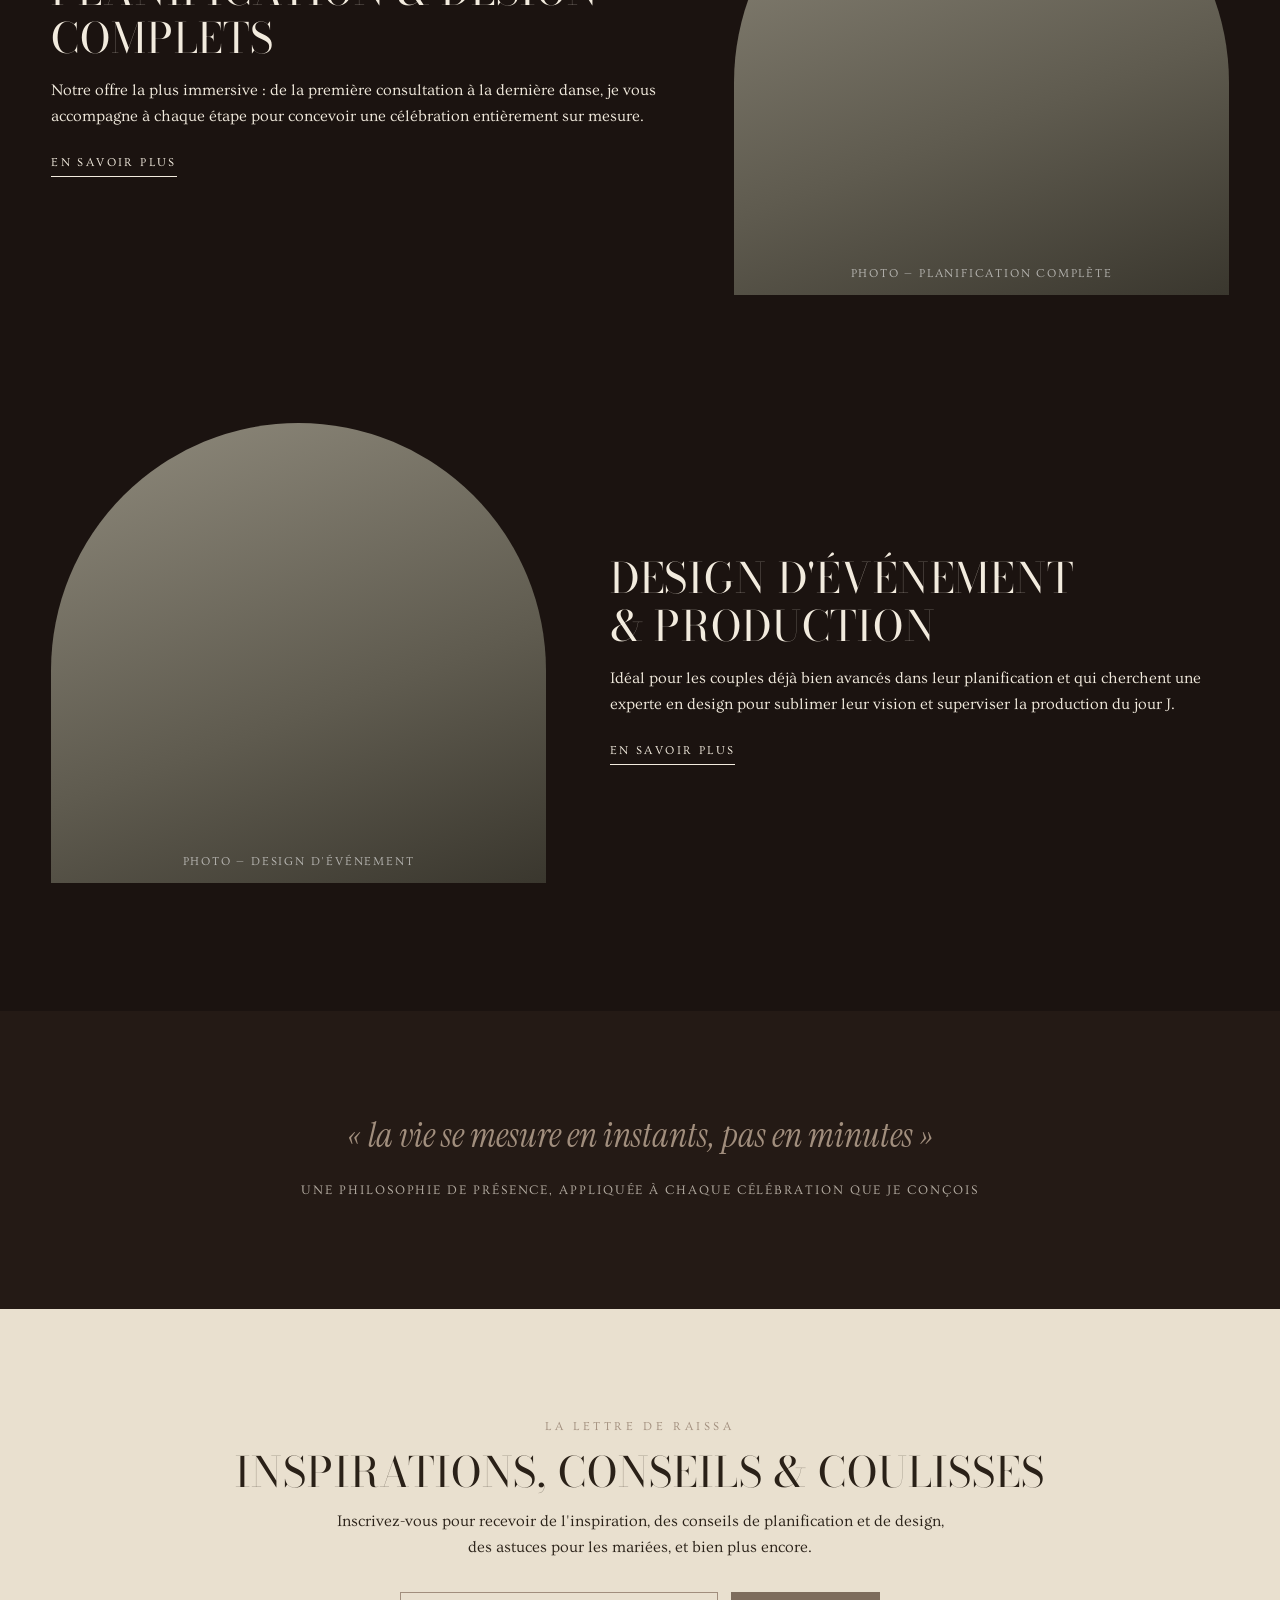
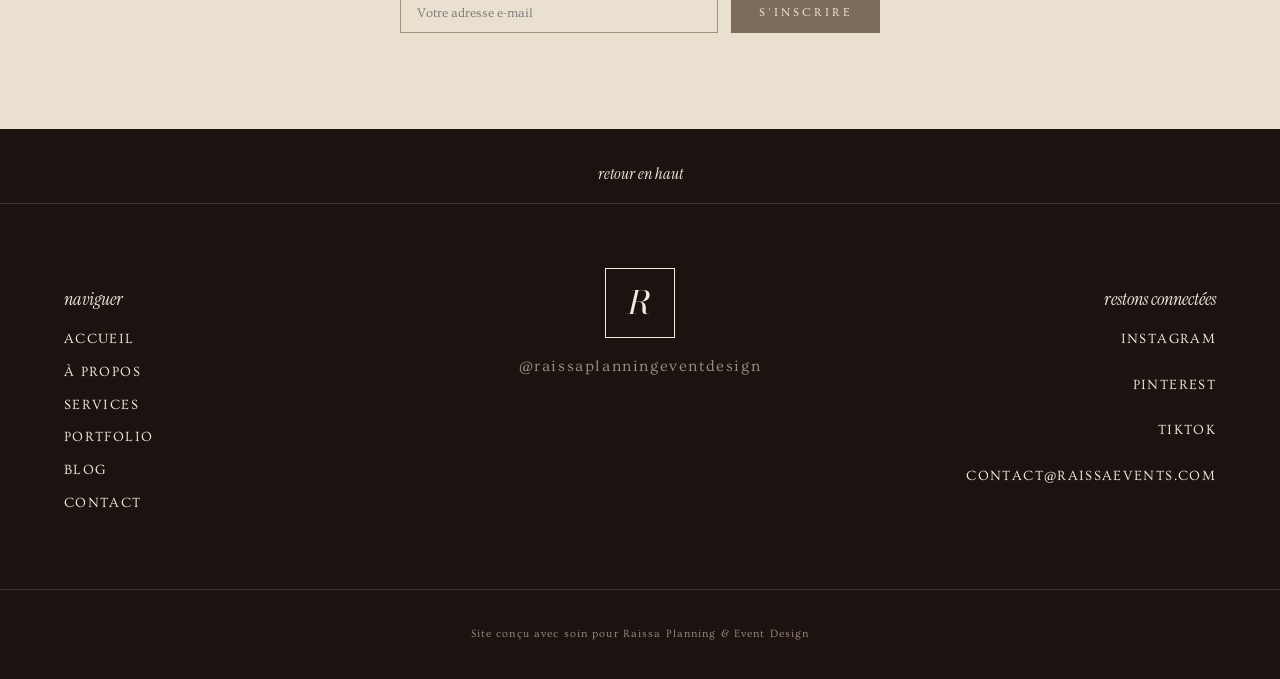
==== commit 1b4be4d8: "Replace groomsmen testimonial photo with darker version Co-Authored-By: Claude Opus 5.5 <noreply@ant" ====
--- a/index.html
+++ b/index.html
@@ -122,7 +122,7 @@
   <div class="testimonial-photos">
     <div class="arch-photo peek-photo has-photo" style="background-image:url('images/bridesmaids.jpg')"></div>
     <div class="arch-photo peek-photo peek-center has-photo" style="background-image:url('images/bride-mirror.jpg');background-position:center 25%;"></div>
-    <div class="arch-photo peek-photo has-photo" style="background-image:url('images/groomsmen.jpg');background-position:center 55%;"></div>
+    <div class="arch-photo peek-photo has-photo" style="background-image:url('images/groomsmen.jpg?v=2');background-position:center 55%;"></div>
   </div>
   <div class="testimonial-dots" aria-hidden="true"><span></span><span class="is-active"></span><span></span></div>
 </section>
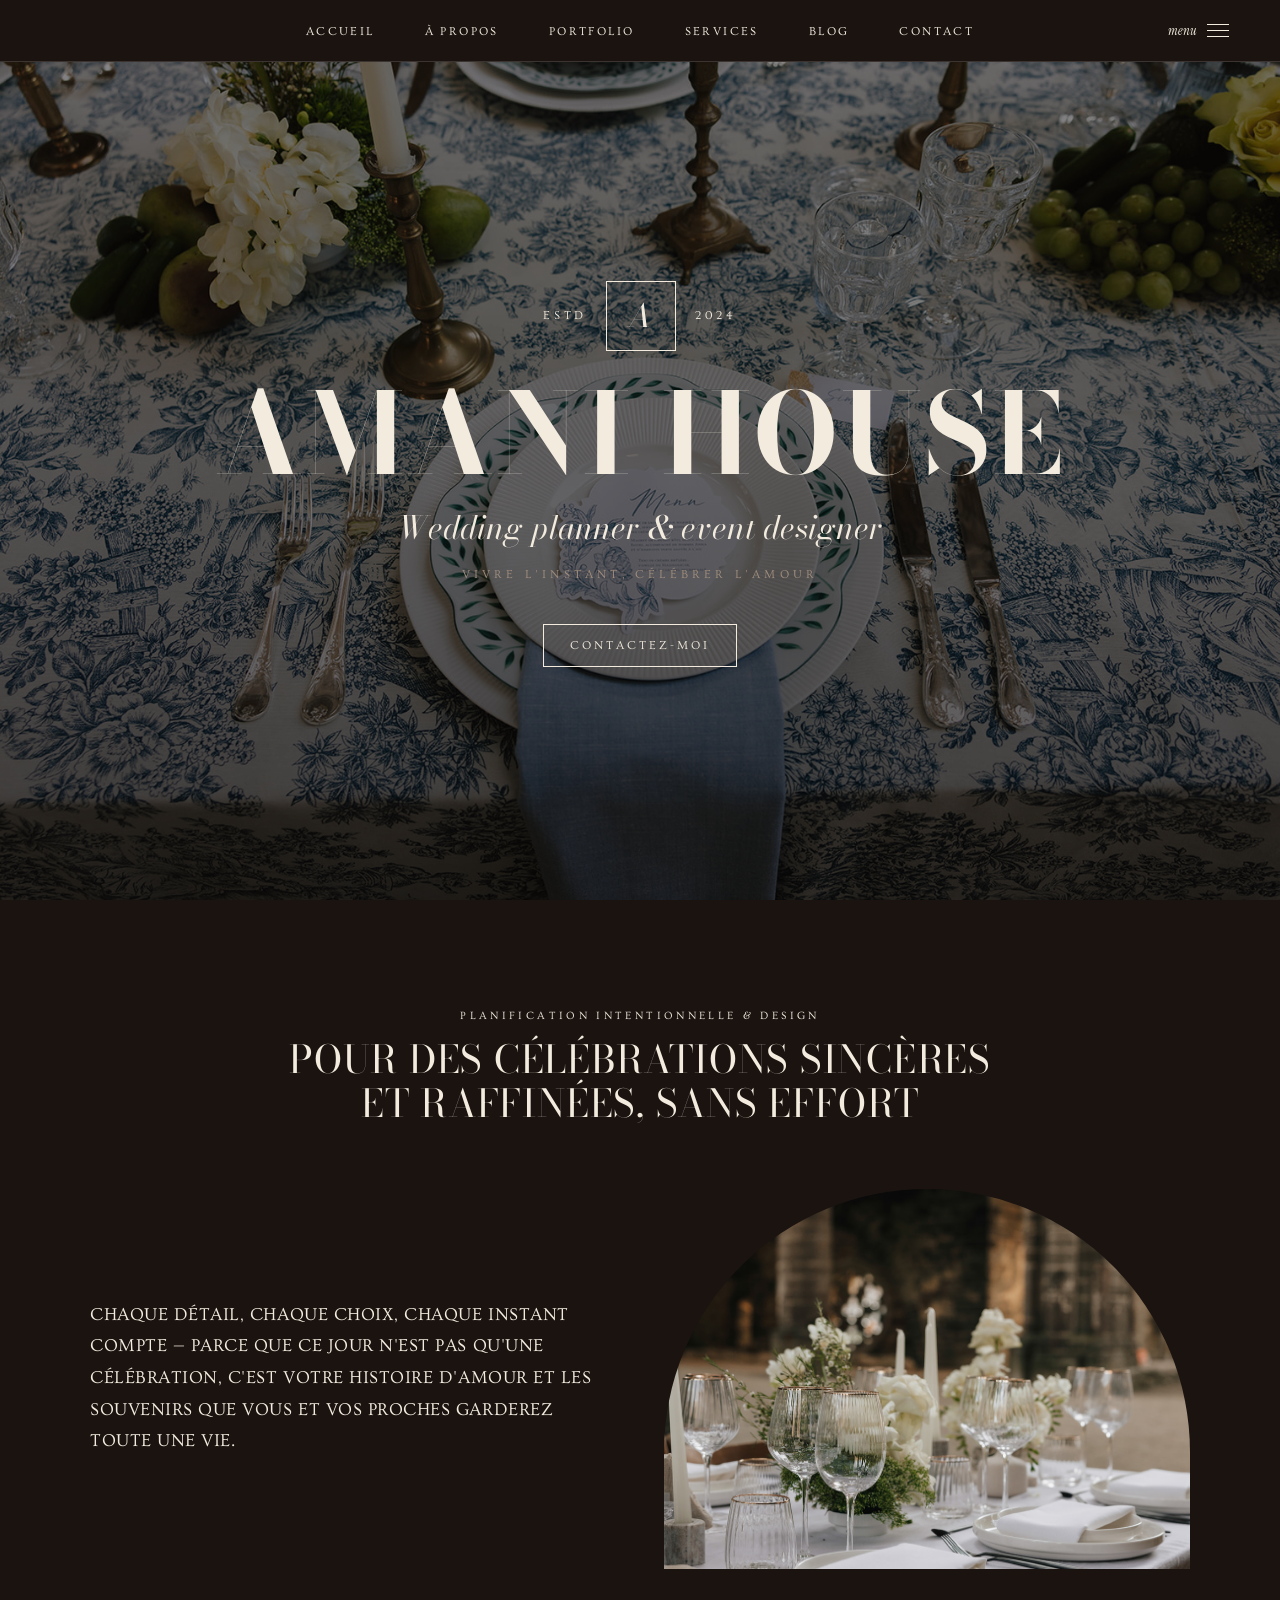
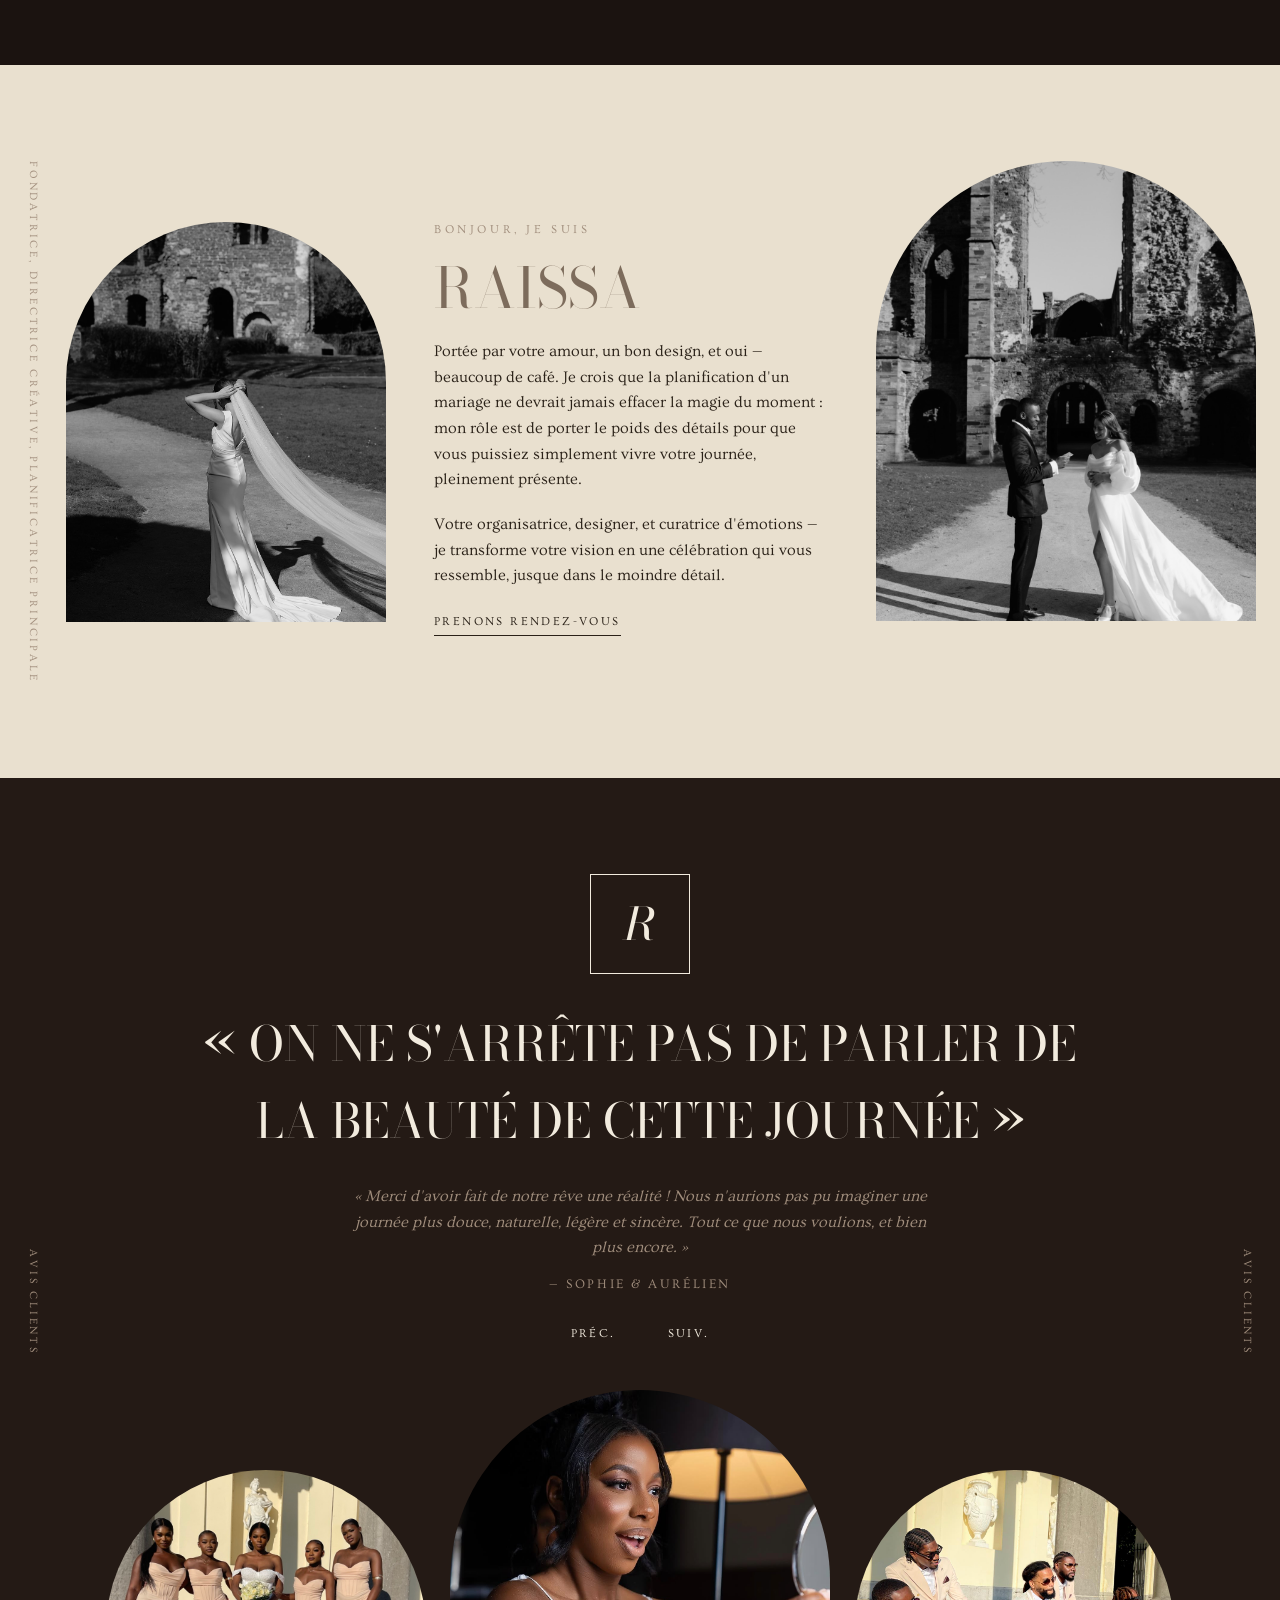
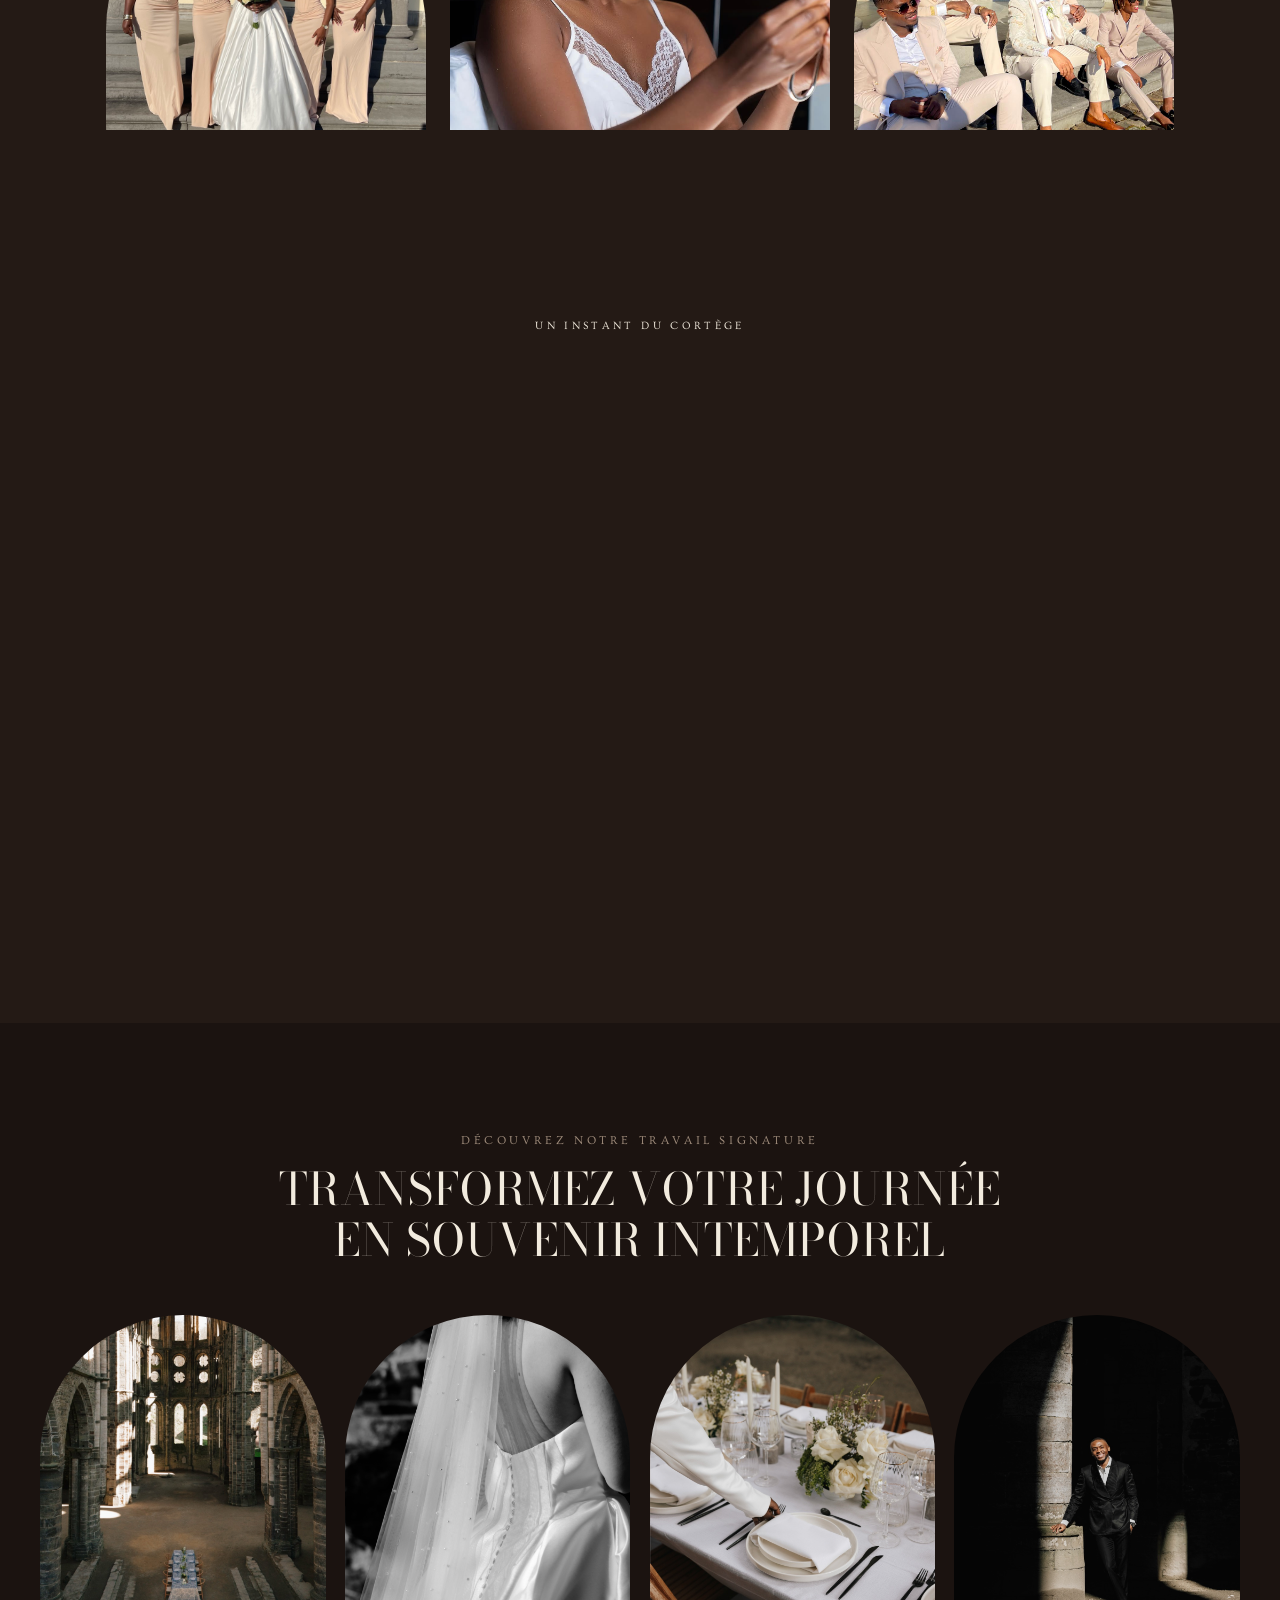
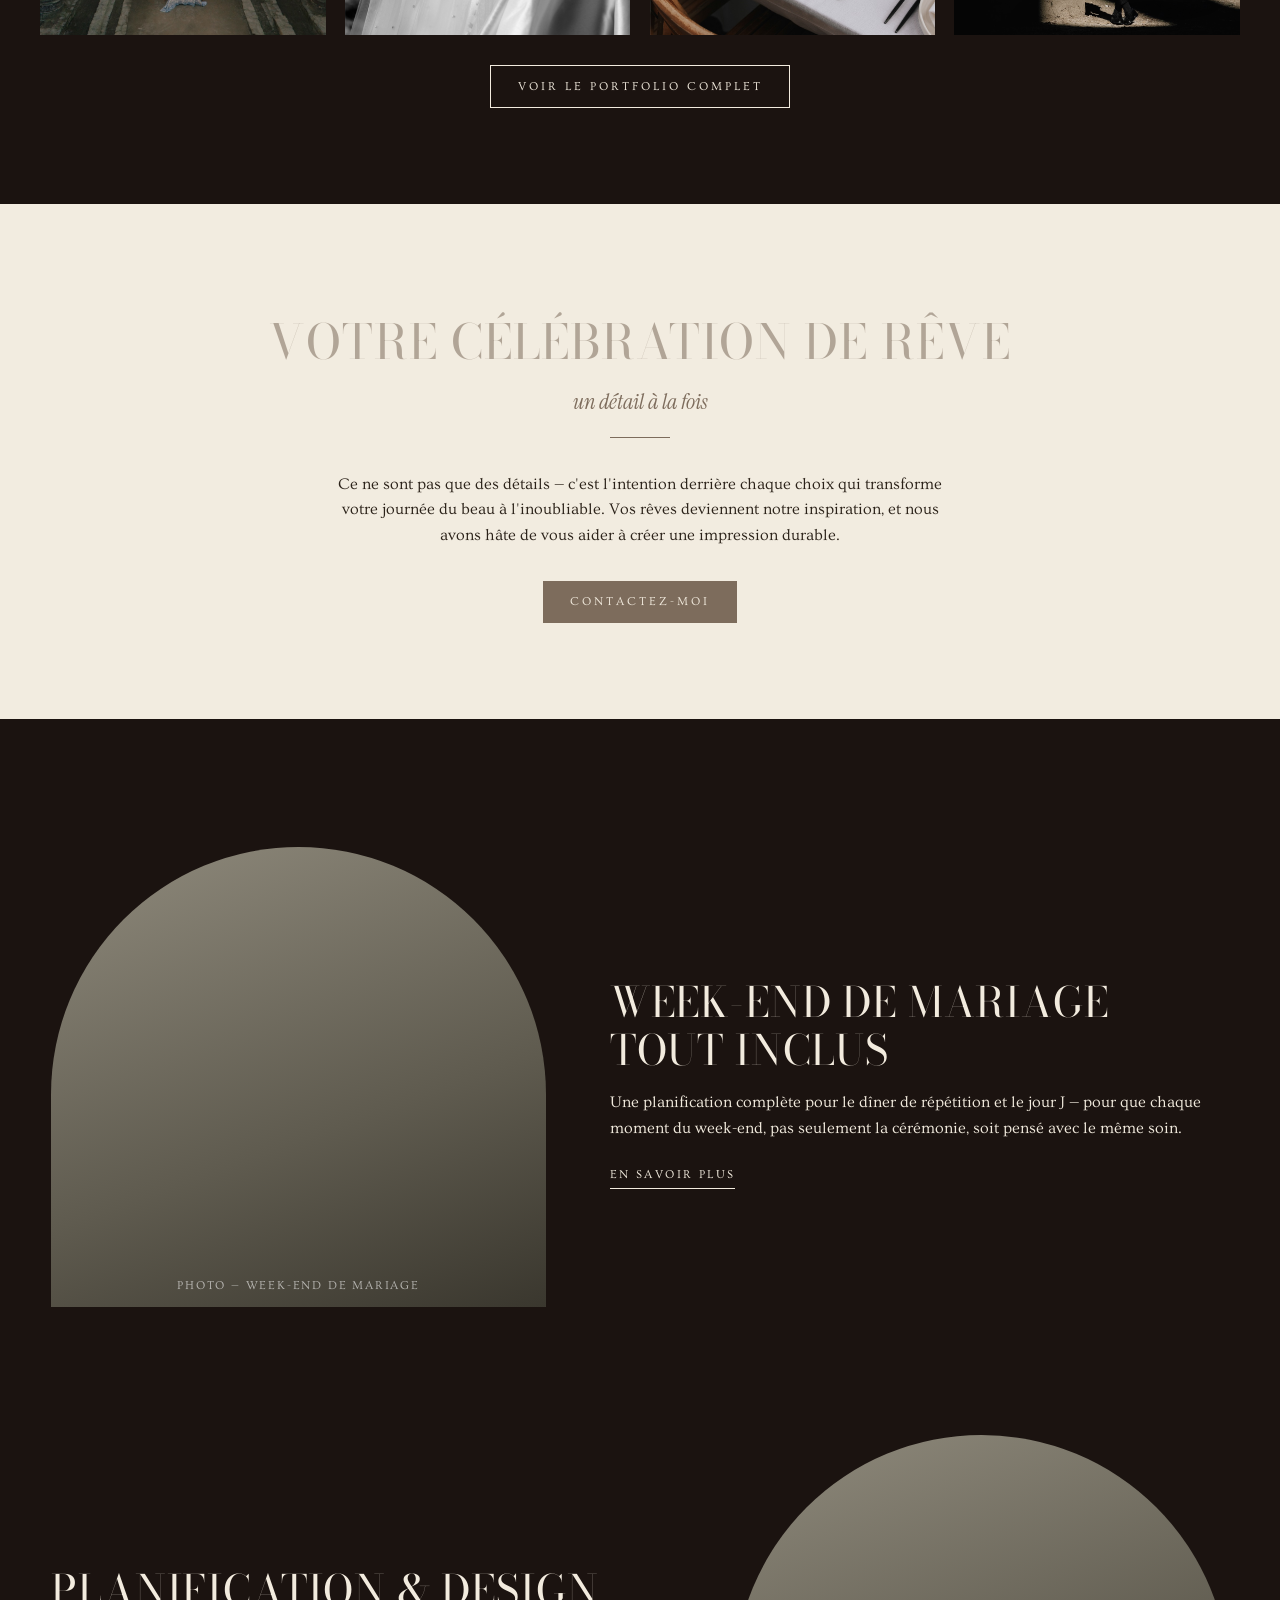
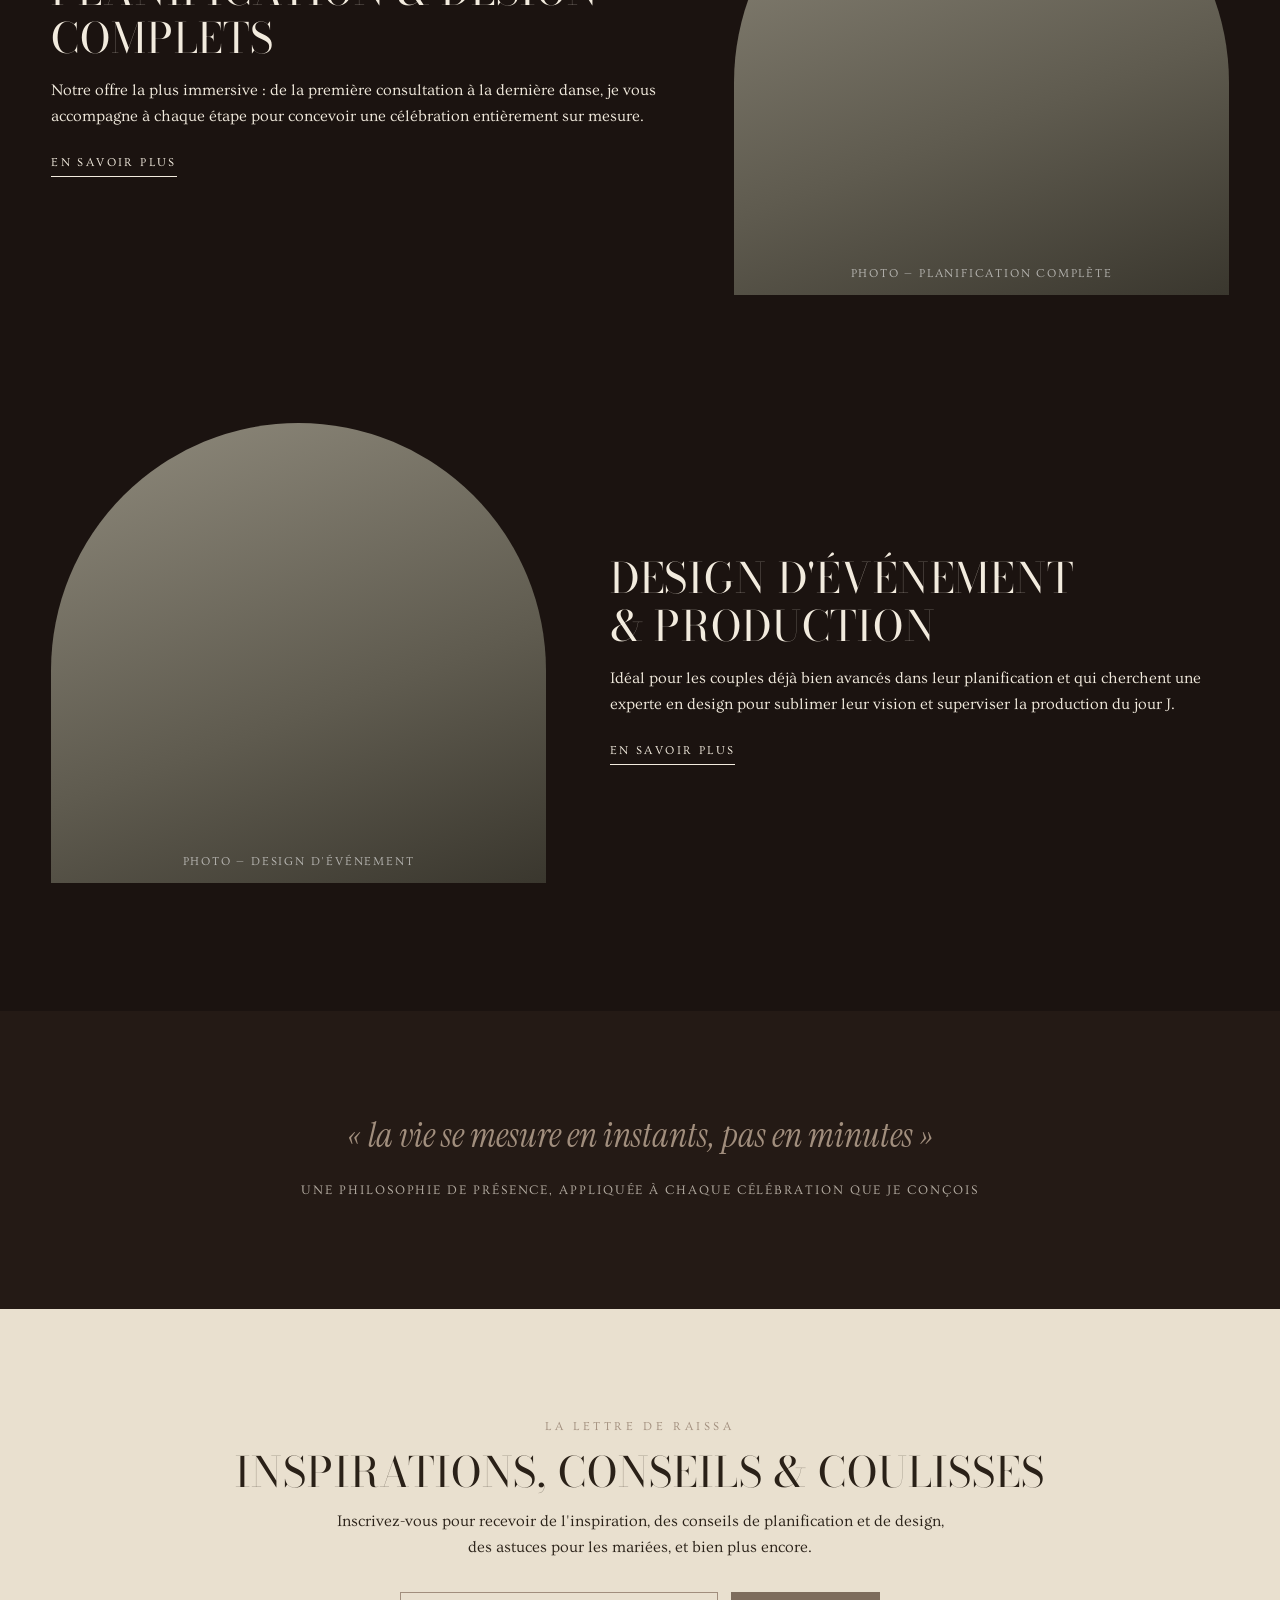
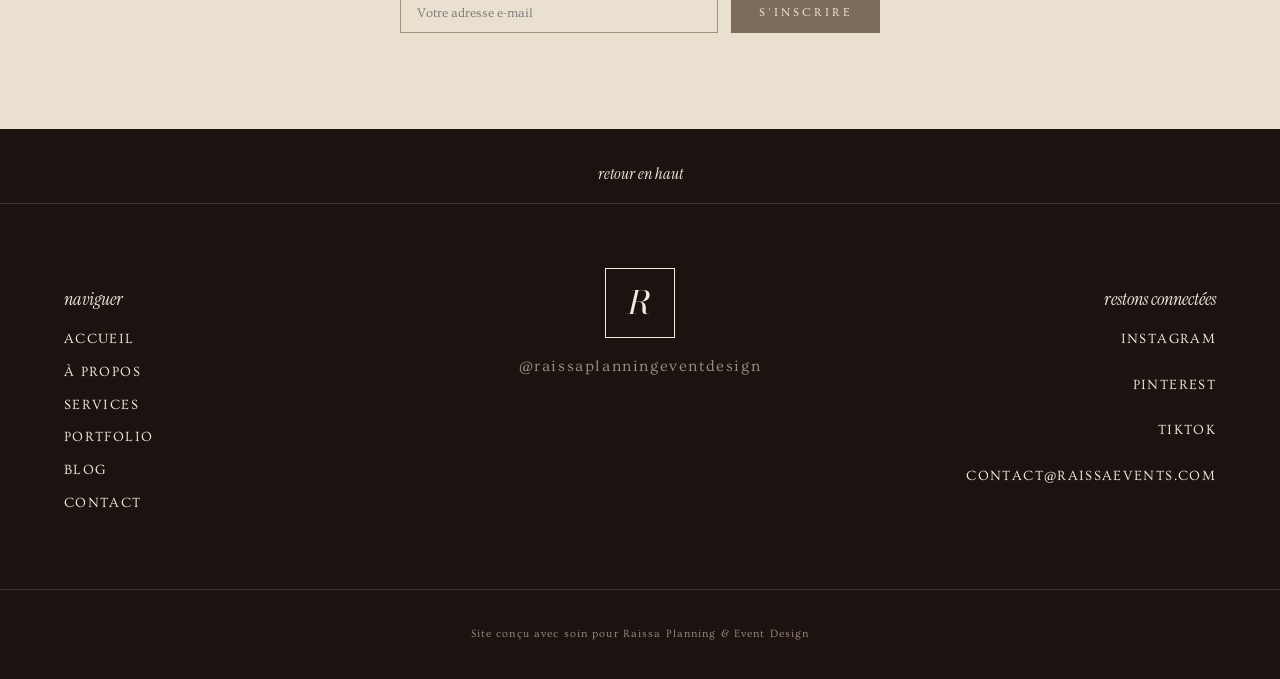
==== commit 7596ec08: "Rename hero to Amani House and keep title on a single line Co-Authored-By: Claude Opus 5.5 <noreply@" ====
--- a/index.html
+++ b/index.html
@@ -8,7 +8,7 @@
 <link rel="preconnect" href="https://fonts.googleapis.com">
 <link rel="preconnect" href="https://fonts.gstatic.com" crossorigin>
 <link href="https://fonts.googleapis.com/css2?family=Bodoni+Moda:ital,opsz,wght@0,6..96,400;0,6..96,500;1,6..96,400&family=Ovo&family=Instrument+Serif:ital@0;1&display=swap" rel="stylesheet">
-<link rel="stylesheet" href="css/style.css?v=4" />
+<link rel="stylesheet" href="css/style.css?v=6" />
 </head>
 <body>
 
@@ -48,11 +48,11 @@
   <div class="hero-content">
     <div class="hero-estd">
       <span>ESTD</span>
-      <div class="monogram">R</div>
+      <div class="monogram">A</div>
       <span>2024</span>
     </div>
-    <h1 class="hero-title">Raissa</h1>
-    <p class="hero-subtitle">& Planning et Design d'Événements</p>
+    <h1 class="hero-title">Amani House</h1>
+    <p class="hero-subtitle">Wedding planner & event designer</p>
     <p class="hero-tagline">vivre l'instant, célébrer l'amour</p>
     <a href="#contact" class="btn btn-outline">Contactez-moi</a>
   </div>
--- a/css/style.css
+++ b/css/style.css
@@ -271,7 +271,7 @@
   z-index: 1;
   background: rgba(15, 10, 8, 0.35);
 }
-.hero-content { position: relative; z-index: 2; max-width: 700px; }
+.hero-content { position: relative; z-index: 2; max-width: 1000px; }
 .hero-estd {
   display: flex;
   align-items: center;
@@ -285,11 +285,14 @@
 .hero-estd .monogram { margin: 0; }
 .hero-title {
   font-family: var(--font-display);
-  font-size: clamp(3.5rem, 10vw, 7rem);
+  /* "Amani House" toujours sur une seule ligne : la taille suit la largeur de l'ecran */
+  font-size: clamp(2rem, 10.5vw, 7rem);
+  white-space: nowrap;
   color: var(--ivory);
   margin: 0;
   text-transform: uppercase;
   letter-spacing: 0.02em;
+  line-height: 1.05;
 }
 .hero-subtitle {
   font-family: var(--font-display);
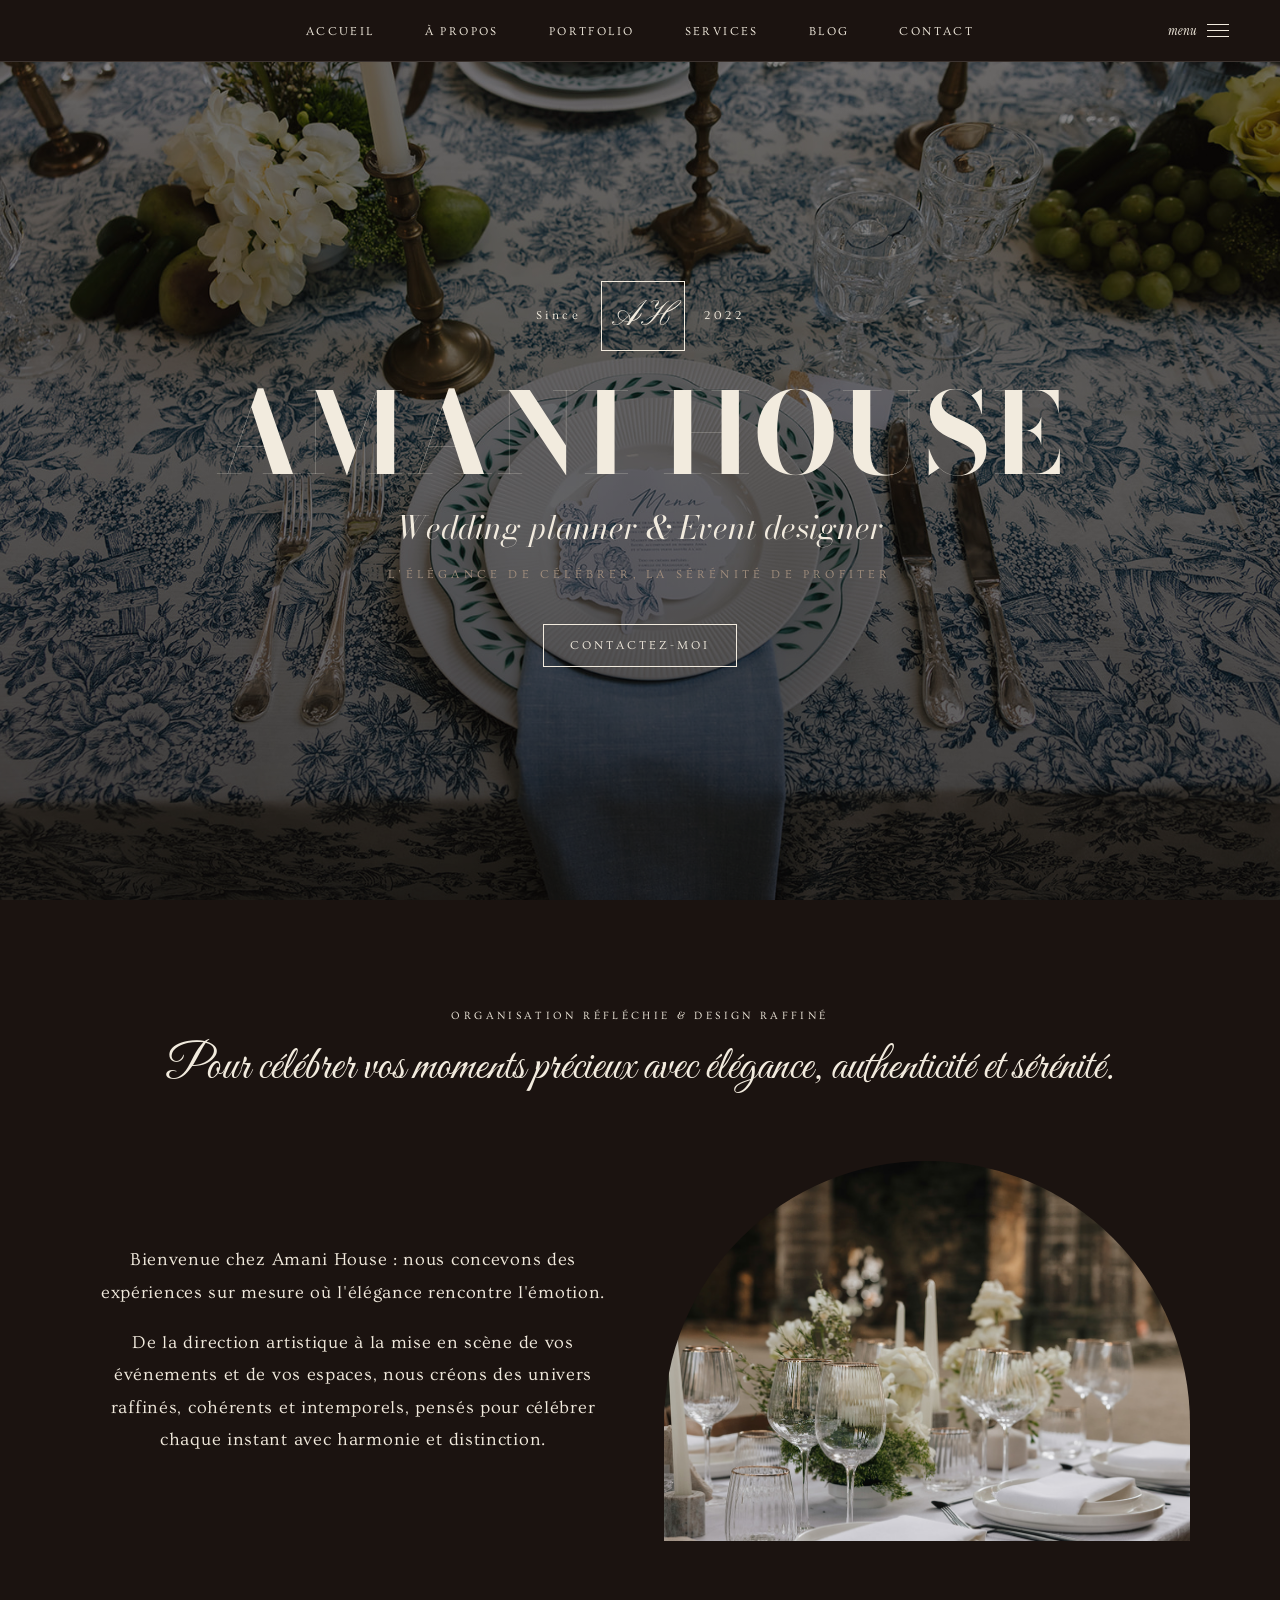
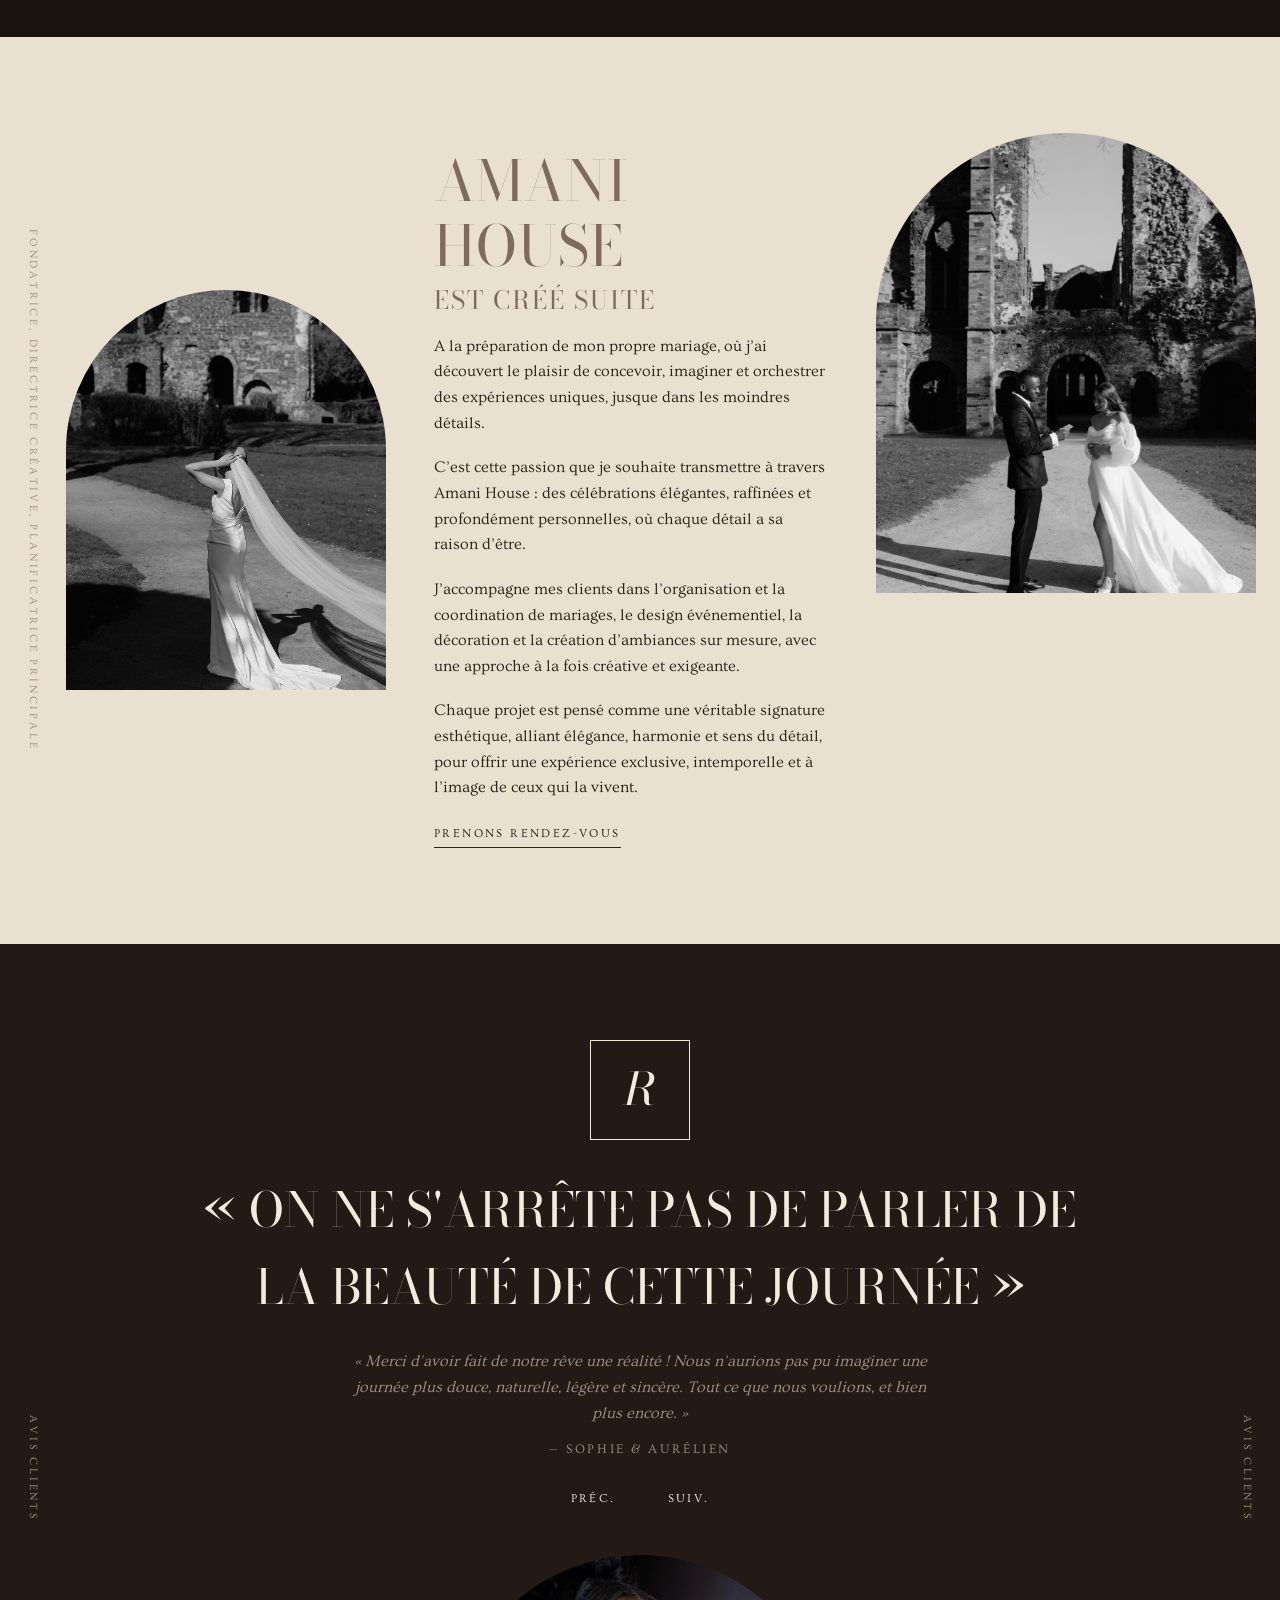
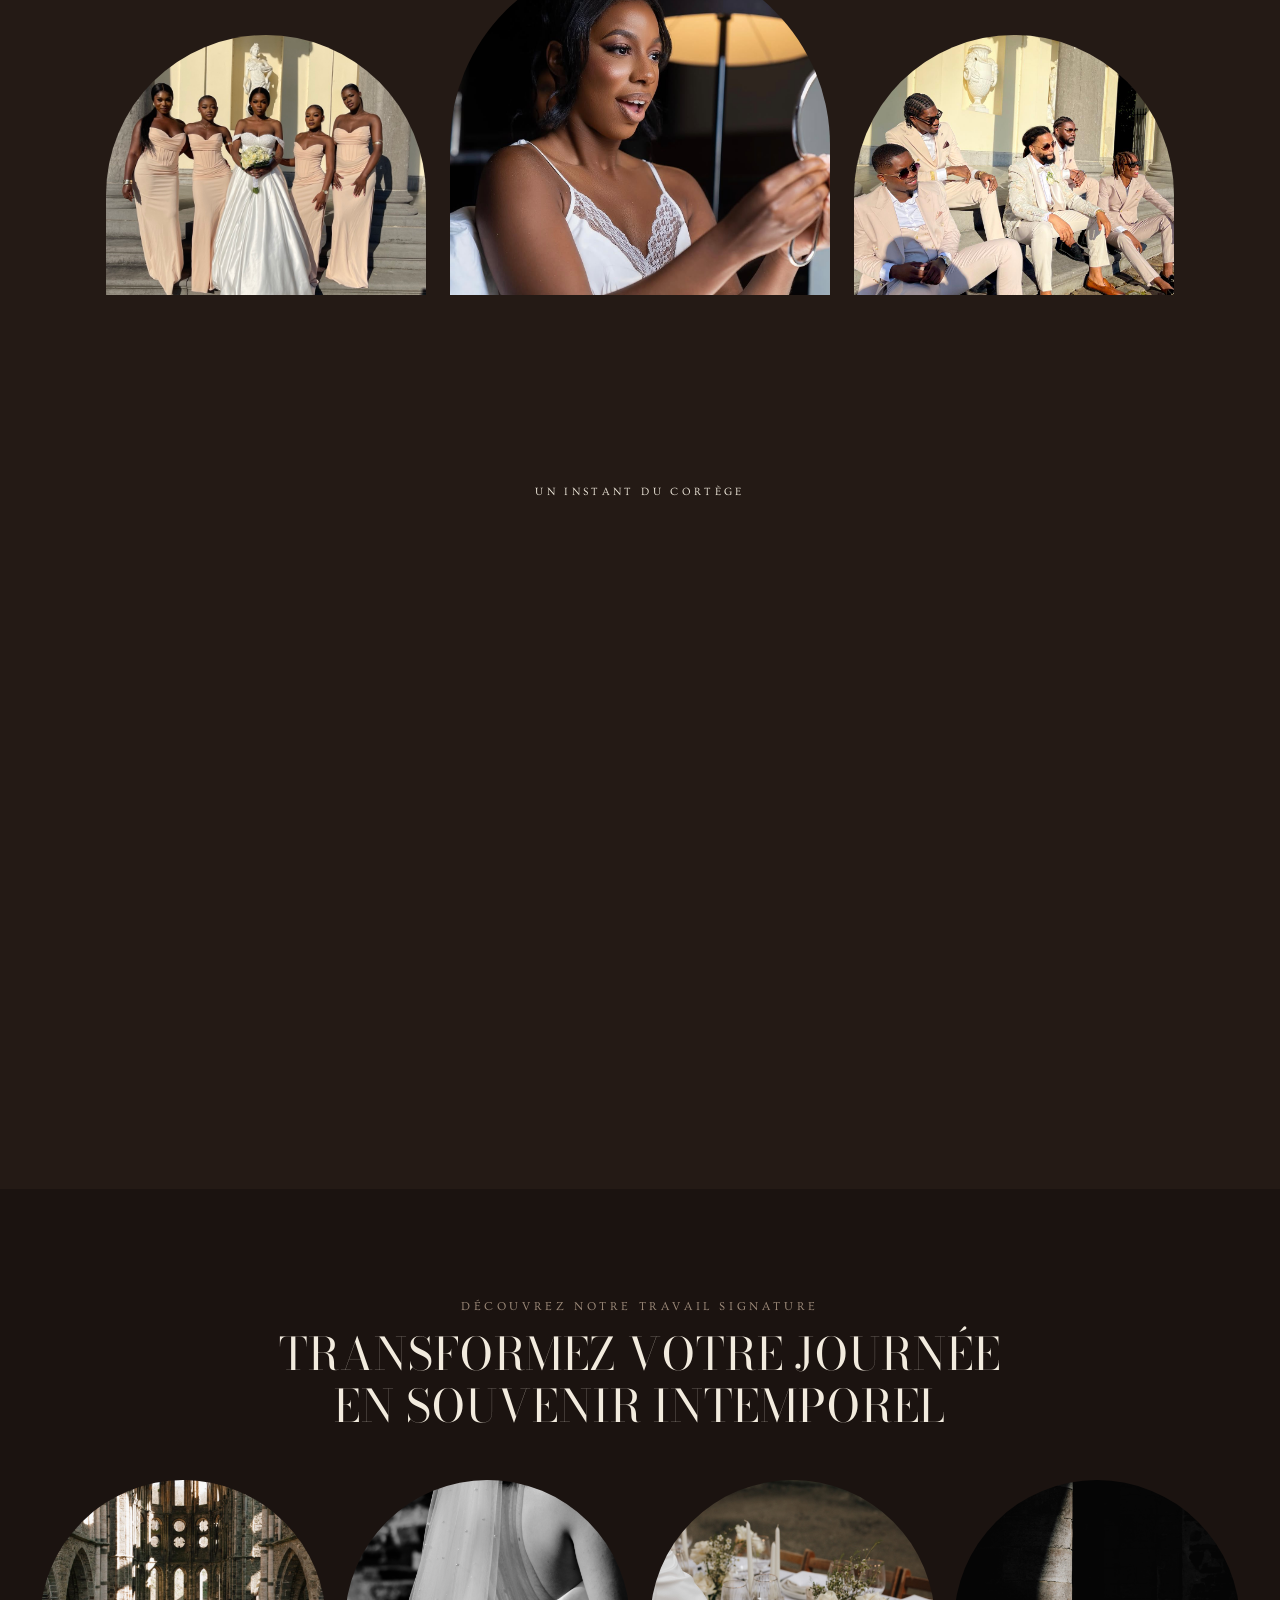
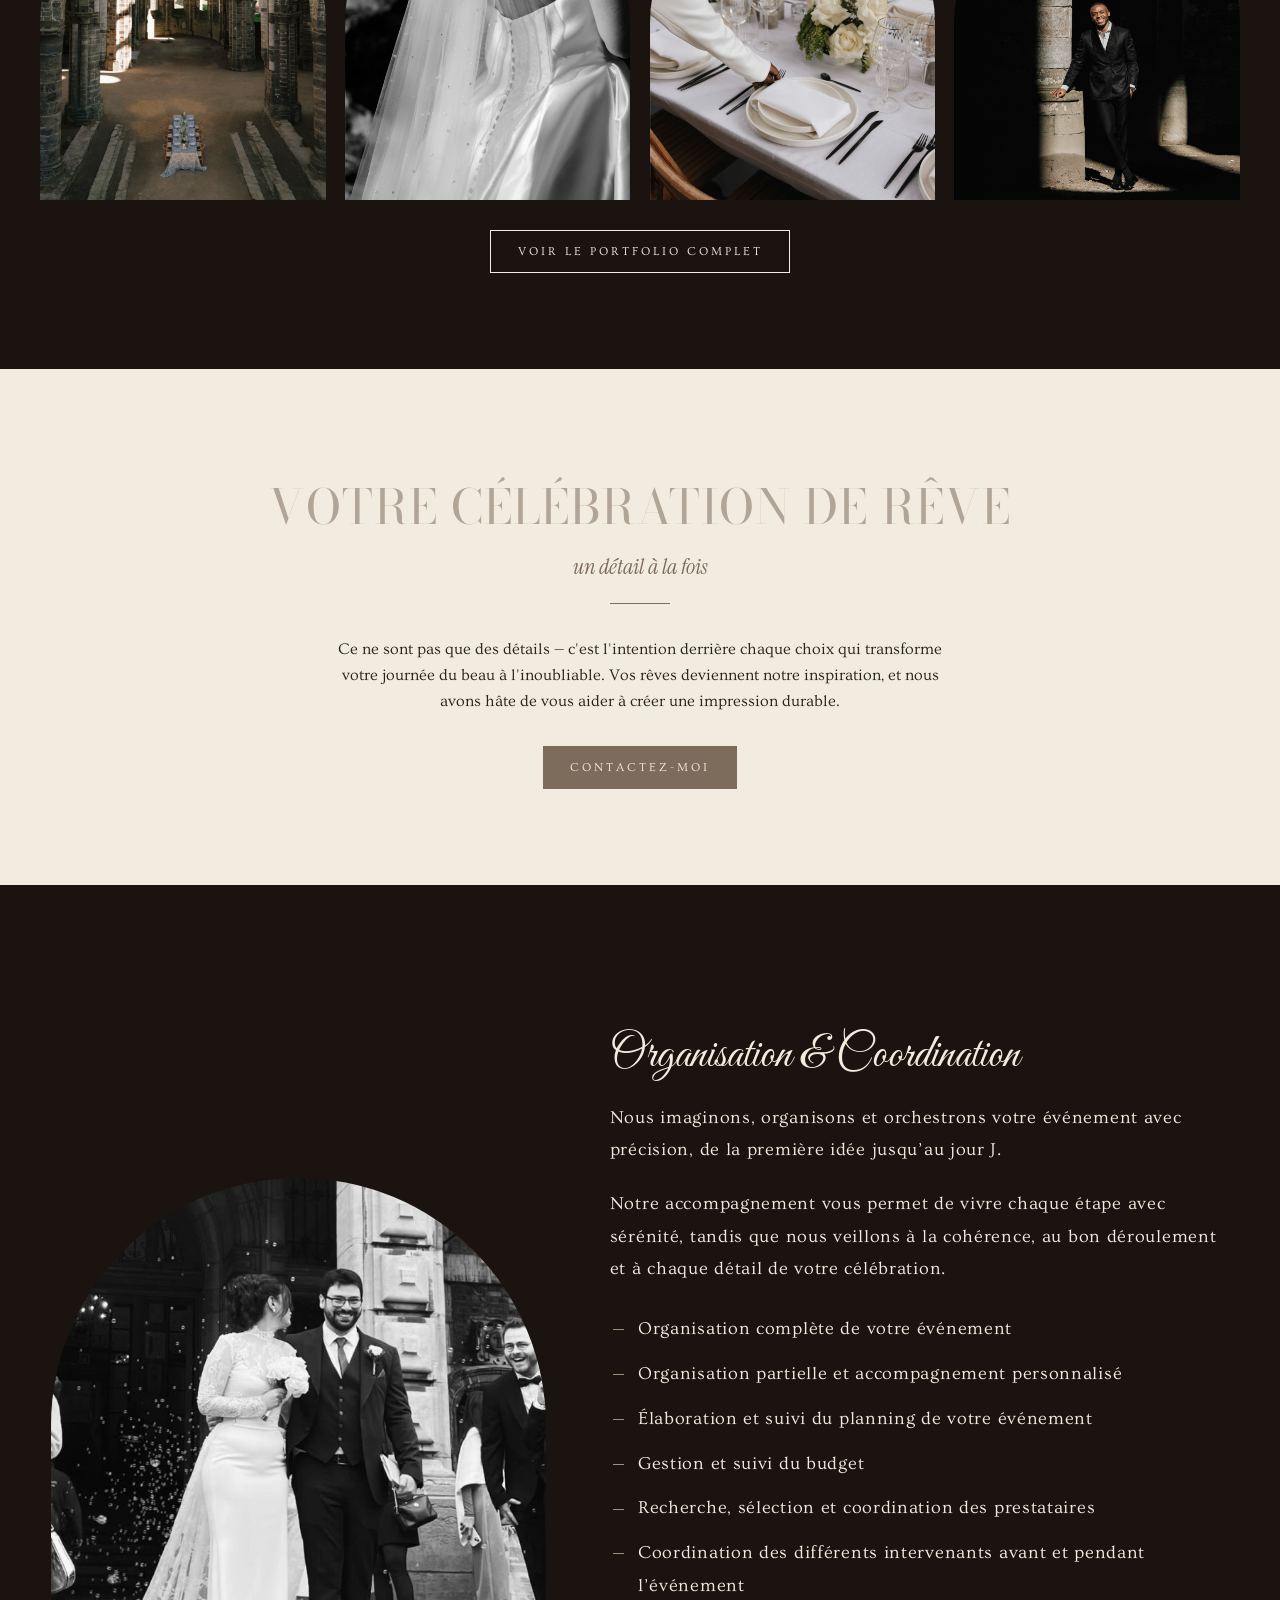
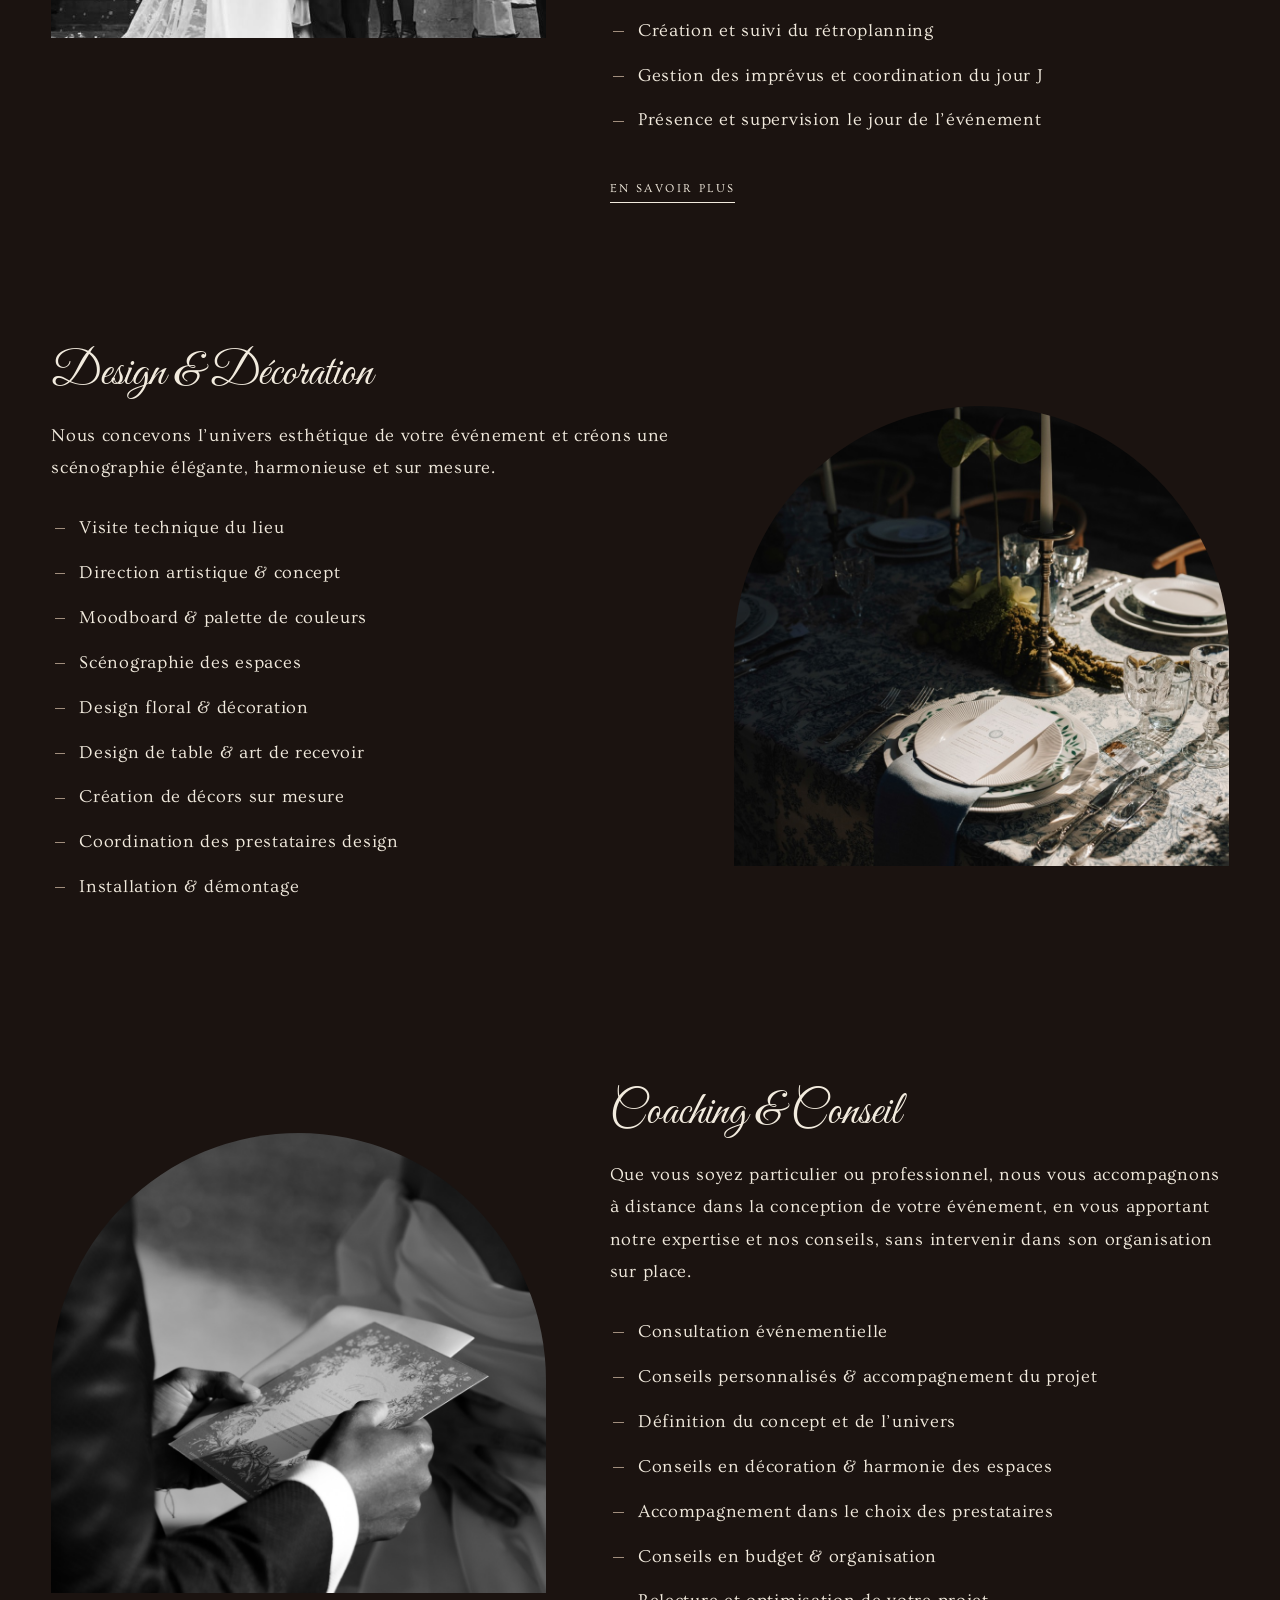
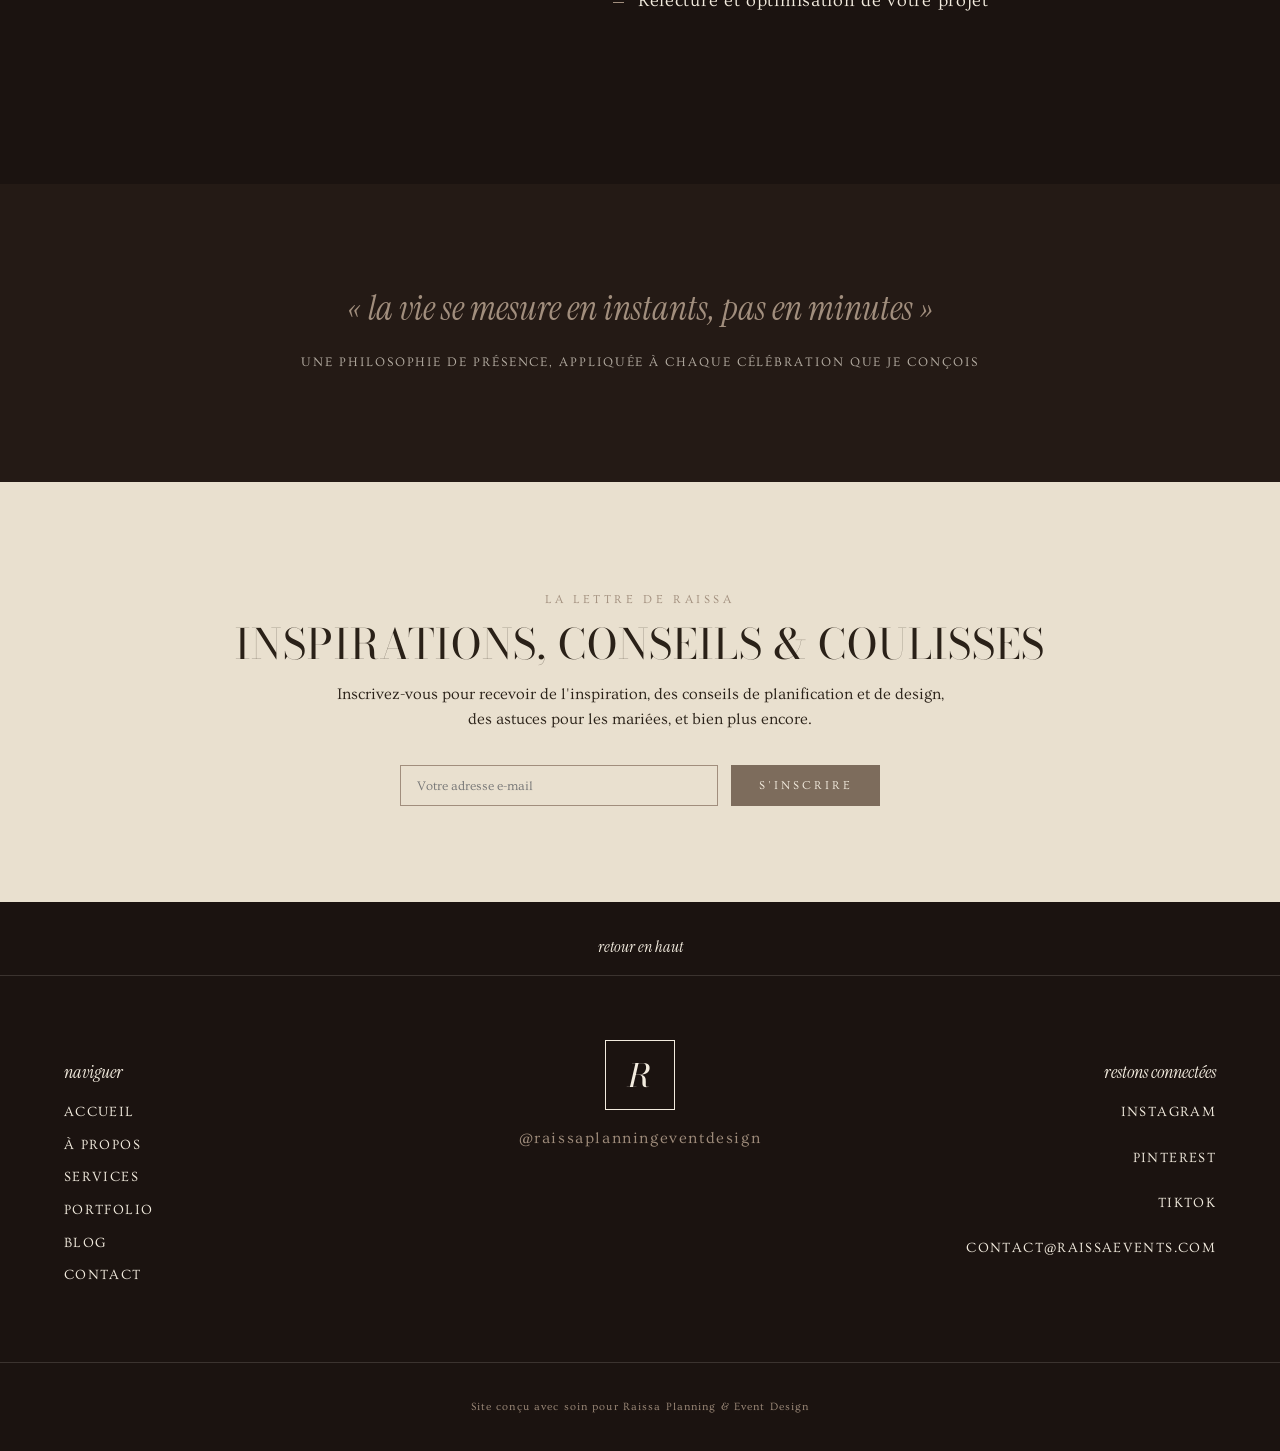
==== commit c1a15b88: "Rebrand content to Amani House, rewrite services, add contact page - New hero tagline, intro and Abo" ====
--- a/index.html
+++ b/index.html
@@ -7,8 +7,8 @@
 <meta name="description" content="Raissa Planning & Event Design — planification de mariages sincère, raffinée et intentionnelle." />
 <link rel="preconnect" href="https://fonts.googleapis.com">
 <link rel="preconnect" href="https://fonts.gstatic.com" crossorigin>
-<link href="https://fonts.googleapis.com/css2?family=Bodoni+Moda:ital,opsz,wght@0,6..96,400;0,6..96,500;1,6..96,400&family=Ovo&family=Instrument+Serif:ital@0;1&display=swap" rel="stylesheet">
-<link rel="stylesheet" href="css/style.css?v=6" />
+<link href="https://fonts.googleapis.com/css2?family=Bodoni+Moda:ital,opsz,wght@0,6..96,400;0,6..96,500;1,6..96,400&family=Ovo&family=Instrument+Serif:ital@0;1&family=Pinyon+Script&family=Great+Vibes&family=Montserrat:wght@300;400&display=swap" rel="stylesheet">
+<link rel="stylesheet" href="css/style.css?v=25" />
 </head>
 <body>
 
@@ -21,7 +21,7 @@
       <li><a href="#portfolio">Portfolio</a></li>
       <li><a href="#services">Services</a></li>
       <li><a href="#blog">Blog</a></li>
-      <li><a href="#contact">Contact</a></li>
+      <li><a href="contact.html">Contact</a></li>
     </ul>
     <button class="menu-toggle" aria-label="Ouvrir le menu" aria-expanded="false">
       <span>menu</span>
@@ -47,27 +47,28 @@
   <div class="hero-overlay"></div>
   <div class="hero-content">
     <div class="hero-estd">
-      <span>ESTD</span>
-      <div class="monogram">A</div>
-      <span>2024</span>
+      <span>Since</span>
+      <div class="monogram">AH</div>
+      <span>2022</span>
     </div>
     <h1 class="hero-title">Amani House</h1>
-    <p class="hero-subtitle">Wedding planner & event designer</p>
-    <p class="hero-tagline">vivre l'instant, célébrer l'amour</p>
-    <a href="#contact" class="btn btn-outline">Contactez-moi</a>
+    <p class="hero-subtitle">Wedding planner & Event designer</p>
+    <p class="hero-tagline">L’élégance de célébrer, la sérénité de profiter</p>
+    <a href="contact.html" class="btn btn-outline">Contactez-moi</a>
   </div>
 </section>
 
 <!-- ===== DEFINITION / INTRO ===== -->
 <section class="intro-dark">
   <div class="intro-text-block">
-    <p class="eyebrow eyebrow-ivory">planification intentionnelle & design</p>
-    <h2 class="serif-heading">pour des célébrations sincères <br>et raffinées, sans effort</h2>
+    <p class="eyebrow eyebrow-ivory">Organisation réfléchie & design raffiné</p>
+    <h2 class="serif-heading">Pour célébrer vos moments précieux avec élégance, authenticité et sérénité.</h2>
   </div>
 
   <div class="intro-columns">
     <div class="intro-quote">
-      <p>Chaque détail, chaque choix, chaque instant compte — parce que ce jour n'est pas qu'une célébration, c'est votre histoire d'amour et les souvenirs que vous et vos proches garderez toute une vie.</p>
+      <p>Bienvenue chez Amani House : nous concevons des expériences sur mesure où l'élégance rencontre l'émotion.</p>
+      <p>De la direction artistique à la mise en scène de vos événements et de vos espaces, nous créons des univers raffinés, cohérents et intemporels, pensés pour célébrer chaque instant avec harmonie et distinction.</p>
     </div>
     <div class="intro-photo arch-photo has-photo" style="background-image:url('images/amani-203.jpg')"></div>
   </div>
@@ -81,18 +82,24 @@
   </div>
 
   <div class="about-text">
-    <p class="eyebrow">bonjour, je suis</p>
-    <h2 class="serif-heading">Raissa</h2>
-    <p class="about-body">
-      Portée par votre amour, un bon design, et oui — beaucoup de café. Je crois que la planification d'un mariage
-      ne devrait jamais effacer la magie du moment : mon rôle est de porter le poids des détails pour que vous
-      puissiez simplement vivre votre journée, pleinement présente.
-    </p>
-    <p class="about-body">
-      Votre organisatrice, designer, et curatrice d'émotions — je transforme votre vision en une célébration qui
-      vous ressemble, jusque dans le moindre détail.
-    </p>
-    <a href="#contact" class="link-underline">Prenons rendez-vous</a>
+    <h2 class="serif-heading">Amani House <span class="heading-small">est créé suite</span></h2>
+    <p class="about-body">
+      A la préparation de mon propre mariage, où j’ai découvert le plaisir de concevoir,
+      imaginer et orchestrer des expériences uniques, jusque dans les moindres détails.
+    </p>
+    <p class="about-body">
+      C’est cette passion que je souhaite transmettre à travers Amani House : des célébrations élégantes,
+      raffinées et profondément personnelles, où chaque détail a sa raison d’être.
+    </p>
+    <p class="about-body">
+      J’accompagne mes clients dans l’organisation et la coordination de mariages, le design événementiel,
+      la décoration et la création d’ambiances sur mesure, avec une approche à la fois créative et exigeante.
+    </p>
+    <p class="about-body">
+      Chaque projet est pensé comme une véritable signature esthétique, alliant élégance, harmonie et sens du
+      détail, pour offrir une expérience exclusive, intemporelle et à l’image de ceux qui la vivent.
+    </p>
+    <a href="contact.html" class="link-underline">Prenons rendez-vous</a>
   </div>
 
   <div class="about-photo-2 arch-photo has-photo" style="background-image:url('images/amani-262.jpg')"></div>
@@ -161,38 +168,70 @@
     beau à l'inoubliable. Vos rêves deviennent notre inspiration, et nous avons hâte de vous aider à créer une
     impression durable.
   </p>
-  <a href="#contact" class="btn btn-solid">Contactez-moi</a>
+  <a href="contact.html" class="btn btn-solid">Contactez-moi</a>
 </section>
 
 <!-- ===== SERVICES ===== -->
 <section id="services" class="services">
   <div class="service-row">
-    <div class="service-photo arch-photo" data-label="Photo — week-end de mariage"></div>
+    <div class="service-photo arch-photo has-photo" style="background-image:url('images/sortie-mairie.jpg');background-size:140% auto;background-position:90% 80%;"></div>
     <div class="service-text">
-      <h3 class="serif-heading">Week-end de Mariage <br>Tout Inclus</h3>
-      <p>Une planification complète pour le dîner de répétition et le jour J — pour que chaque moment du
-      week-end, pas seulement la cérémonie, soit pensé avec le même soin.</p>
-      <a href="#contact" class="link-underline">En savoir plus</a>
+      <h3 class="serif-heading heading-oneline heading-script">Organisation & Coordination</h3>
+      <p>Nous imaginons, organisons et orchestrons votre événement avec précision, de la première idée
+      jusqu’au jour J.</p>
+      <p>Notre accompagnement vous permet de vivre chaque étape avec sérénité, tandis que nous veillons à la
+      cohérence, au bon déroulement et à chaque détail de votre célébration.</p>
+      <ul class="service-list">
+        <li>Organisation complète de votre événement</li>
+        <li>Organisation partielle et accompagnement personnalisé</li>
+        <li>Élaboration et suivi du planning de votre événement</li>
+        <li>Gestion et suivi du budget</li>
+        <li>Recherche, sélection et coordination des prestataires</li>
+        <li>Coordination des différents intervenants avant et pendant l’événement</li>
+        <li>Création et suivi du rétroplanning</li>
+        <li>Gestion des imprévus et coordination du jour J</li>
+        <li>Présence et supervision le jour de l’événement</li>
+      </ul>
+      <a href="contact.html" class="link-underline">En savoir plus</a>
     </div>
   </div>
 
   <div class="service-row">
     <div class="service-text">
-      <h3 class="serif-heading">Planification & Design <br>Complets</h3>
-      <p>Notre offre la plus immersive : de la première consultation à la dernière danse, je vous accompagne à
-      chaque étape pour concevoir une célébration entièrement sur mesure.</p>
-      <a href="#contact" class="link-underline">En savoir plus</a>
-    </div>
-    <div class="service-photo arch-photo" data-label="Photo — planification complète"></div>
+      <h3 class="serif-heading heading-oneline heading-script">Design & Décoration</h3>
+      <p>Nous concevons l’univers esthétique de votre événement et créons une scénographie élégante,
+      harmonieuse et sur mesure.</p>
+      <ul class="service-list">
+        <li>Visite technique du lieu</li>
+        <li>Direction artistique & concept</li>
+        <li>Moodboard & palette de couleurs</li>
+        <li>Scénographie des espaces</li>
+        <li>Design floral & décoration</li>
+        <li>Design de table & art de recevoir</li>
+        <li>Création de décors sur mesure</li>
+        <li>Coordination des prestataires design</li>
+        <li>Installation & démontage</li>
+      </ul>
+    </div>
+    <div class="service-photo arch-photo has-photo" style="background-image:url('images/amani-111.jpg');background-position:center 60%;"></div>
   </div>
 
   <div class="service-row">
-    <div class="service-photo arch-photo" data-label="Photo — design d'événement"></div>
+    <div class="service-photo arch-photo has-photo" style="background-image:url('images/amani-162.jpg');background-position:center 62%;"></div>
     <div class="service-text">
-      <h3 class="serif-heading">Design d'Événement <br>& Production</h3>
-      <p>Idéal pour les couples déjà bien avancés dans leur planification et qui cherchent une experte en
-      design pour sublimer leur vision et superviser la production du jour J.</p>
-      <a href="#contact" class="link-underline">En savoir plus</a>
+      <h3 class="serif-heading heading-oneline heading-script">Coaching & Conseil</h3>
+      <p>Que vous soyez particulier ou professionnel, nous vous accompagnons à distance dans la conception de
+      votre événement, en vous apportant notre expertise et nos conseils, sans intervenir dans son
+      organisation sur place.</p>
+      <ul class="service-list">
+        <li>Consultation événementielle</li>
+        <li>Conseils personnalisés & accompagnement du projet</li>
+        <li>Définition du concept et de l’univers</li>
+        <li>Conseils en décoration & harmonie des espaces</li>
+        <li>Accompagnement dans le choix des prestataires</li>
+        <li>Conseils en budget & organisation</li>
+        <li>Relecture et optimisation de votre projet</li>
+      </ul>
     </div>
   </div>
 </section>
@@ -230,7 +269,7 @@
         <li><a href="#services">Services</a></li>
         <li><a href="#portfolio">Portfolio</a></li>
         <li><a href="#blog">Blog</a></li>
-        <li><a href="#contact">Contact</a></li>
+        <li><a href="contact.html">Contact</a></li>
       </ul>
     </div>
 
@@ -255,6 +294,6 @@
   </div>
 </footer>
 
-<script src="js/script.js?v=4"></script>
+<script src="js/script.js?v=22"></script>
 </body>
 </html>
--- a/css/style.css
+++ b/css/style.css
@@ -16,6 +16,11 @@
   --font-display: "Bodoni Moda", "Playfair Display", serif;
   --font-body: "Ovo", serif;
   --font-accent: "Instrument Serif", serif;
+  --font-script: "Pinyon Script", "Snell Roundhand", cursive;
+  /* Gotham (police payante) : Montserrat est l'equivalent libre le plus proche */
+  /* Dream Avenue (police payante) : Great Vibes est la calligraphie libre la plus proche */
+  --font-dream: "Dream Avenue", "Great Vibes", cursive;
+  --font-sans: "Gotham", "Montserrat", "Helvetica Neue", Arial, sans-serif;
 }
 
 * { box-sizing: border-box; }
@@ -282,7 +287,16 @@
   letter-spacing: 0.3em;
   margin-bottom: 1.5rem;
 }
-.hero-estd .monogram { margin: 0; }
+.hero-estd .monogram {
+  margin: 0;
+  width: 84px;
+  /* monogramme calligraphie "a l'anglaise" */
+  font-family: var(--font-script);
+  font-style: normal;
+  font-size: 2.1rem;
+  white-space: nowrap;
+  padding-top: 0.15em;
+}
 .hero-title {
   font-family: var(--font-display);
   /* "Amani House" toujours sur une seule ligne : la taille suit la largeur de l'ecran */
@@ -320,8 +334,17 @@
 
 .eyebrow-ivory { color: var(--ivory); font-size: 0.7rem; }
 
-.intro-text-block { position: relative; z-index: 1; text-align: center; max-width: 800px; margin: 0 auto 4rem; }
-.intro-text-block .serif-heading { color: var(--ivory); font-size: clamp(1.6rem, 4vw, 2.4rem); }
+.intro-text-block { position: relative; z-index: 1; text-align: center; max-width: 1000px; margin: 0 auto 4rem; }
+.intro-text-block .serif-heading {
+  color: var(--ivory);
+  font-family: var(--font-dream);
+  text-transform: none;
+  letter-spacing: 0;
+  line-height: 1.25;
+  /* une seule ligne sur ordinateur/tablette : la taille suit la largeur de l'ecran */
+  white-space: nowrap;
+  font-size: clamp(1.2rem, 3.6vw, 3rem);
+}
 .intro-columns {
   position: relative;
   z-index: 1;
@@ -333,10 +356,12 @@
   align-items: center;
 }
 .intro-quote p {
+  /* meme police que le sur-titre "Organisation reflechie & design raffine" */
+  font-family: var(--font-body);
   font-size: 1.1rem;
-  letter-spacing: 0.03em;
-  text-transform: uppercase;
-  line-height: 1.8;
+  letter-spacing: 0.04em;
+  line-height: 1.85;
+  text-align: center;
 }
 .intro-photo { height: 380px; }
 
@@ -355,6 +380,7 @@
 .about-photo { width: 320px; max-width: 100%; height: 400px; }
 .about-text { max-width: 480px; }
 .about-text .serif-heading { font-size: clamp(2.2rem, 5vw, 3.5rem); color: var(--taupe-dark); }
+.about-text .heading-small { display: block; font-size: 0.45em; letter-spacing: 0.08em; margin-top: 0.3em; }
 .about-body { margin: 1.2em 0; }
 .about-photo-2 { width: 100%; height: 460px; align-self: stretch; }
 
@@ -463,7 +489,42 @@
 .service-photo { flex: 0 0 42%; height: 460px; }
 .service-text { flex: 1; color: var(--ivory); }
 .service-text .serif-heading { font-size: clamp(1.8rem, 4vw, 2.6rem); color: var(--ivory); }
+.service-text .heading-oneline { white-space: nowrap; font-size: clamp(1.1rem, 2.5vw, 2.2rem); }
+/* meme ecriture calligraphiee que "Pour celebrer vos moments precieux..." */
+.service-text .heading-script {
+  font-family: var(--font-dream);
+  text-transform: none;
+  letter-spacing: 0;
+  line-height: 1.25;
+  font-size: clamp(1.8rem, 3.6vw, 3.2rem);
+}
+/* meme ecriture que le texte "Bienvenue chez Amani House..." */
+.service-text p,
+.service-list li {
+  font-family: var(--font-body);
+  font-size: 1.1rem;
+  letter-spacing: 0.04em;
+  line-height: 1.85;
+}
 .service-text p { margin-bottom: 1.2em; }
+.service-list {
+  list-style: none;
+  margin: 0 0 2em;
+  padding: 0;
+}
+.service-list li {
+  padding: 0.35em 0 0.35em 1.6em;
+  position: relative;
+}
+.service-list li::before {
+  content: "";
+  position: absolute;
+  left: 0.2em;
+  top: 1.27em; /* milieu de la premiere ligne */
+  width: 0.6em;
+  height: 1px;
+  background: var(--taupe);
+}
 
 /* ---------- Philosophy ---------- */
 .philosophy {
@@ -539,6 +600,79 @@
   padding: 1.5rem;
   border-top: 1px solid rgba(242,235,222,0.15);
 }
+
+/* ---------- Page contact ---------- */
+.contact-hero {
+  background: var(--dark);
+  color: var(--ivory);
+  text-align: center;
+  padding: 9rem 1.5rem 4.5rem;
+}
+.contact-title {
+  font-family: var(--font-dream);
+  font-weight: 400;
+  font-size: clamp(3rem, 8vw, 5rem);
+  line-height: 1.1;
+  margin: 0.2em 0 0.3em;
+}
+.contact-intro { max-width: 560px; margin: 0 auto; color: var(--cream-2); }
+
+.contact-section { background: var(--cream-2); padding: 4.5rem 1.5rem 6rem; }
+.contact-form, .form-success { max-width: 760px; margin: 0 auto; }
+.form-row { display: grid; grid-template-columns: 1fr 1fr; gap: 0 2rem; }
+.field { display: block; margin: 0 0 1.8rem; border: 0; padding: 0; min-width: 0; }
+.field > span, .field legend {
+  display: block;
+  font-size: 0.7rem;
+  letter-spacing: 0.22em;
+  text-transform: uppercase;
+  color: var(--taupe-dark);
+  margin-bottom: 0.6rem;
+  padding: 0;
+}
+.field input, .field select, .field textarea {
+  width: 100%;
+  font-family: var(--font-body);
+  font-size: 1rem; /* 16px minimum : evite le zoom automatique de Safari iOS */
+  color: var(--text-dark);
+  background: transparent;
+  border: 0;
+  border-bottom: 1px solid var(--taupe);
+  border-radius: 0;
+  padding: 0.55rem 0;
+  -webkit-appearance: none;
+  appearance: none;
+}
+.field textarea { border: 1px solid var(--taupe); padding: 0.8rem; resize: vertical; }
+.field select {
+  background-image: linear-gradient(45deg, transparent 50%, var(--taupe-dark) 50%), linear-gradient(135deg, var(--taupe-dark) 50%, transparent 50%);
+  background-position: calc(100% - 10px) 55%, calc(100% - 5px) 55%;
+  background-size: 5px 5px;
+  background-repeat: no-repeat;
+  padding-right: 1.5rem;
+}
+.field input:focus, .field select:focus, .field textarea:focus { outline: none; border-color: var(--dark); }
+.field.is-invalid input, .field.is-invalid select, .field.is-invalid textarea { border-color: #a14a3b; }
+.field-choices { display: grid; grid-template-columns: 1fr 1fr; gap: 0.7rem 2rem; }
+.field-choices legend { grid-column: 1 / -1; }
+.choice { display: flex; align-items: center; gap: 0.7rem; cursor: pointer; }
+.choice input {
+  -webkit-appearance: none;
+  appearance: none;
+  flex: 0 0 auto;
+  width: 16px;
+  height: 16px;
+  border: 1px solid var(--taupe-dark);
+  margin: 0;
+  display: grid;
+  place-content: center;
+}
+.choice input:checked { background: var(--taupe-dark); box-shadow: inset 0 0 0 3px var(--cream-2); }
+.form-error { color: #a14a3b; font-size: 0.9rem; margin: -0.6rem 0 1.4rem; }
+.form-submit { display: block; margin: 0.5rem auto 0; cursor: pointer; }
+.form-submit:disabled { opacity: 0.6; cursor: default; }
+.form-success { text-align: center; padding: 2rem 0; }
+.form-success .script-line { font-size: 2.4rem; }
 
 /* ---------- Responsive ---------- */
 @media (max-width: 900px) {
@@ -601,11 +735,14 @@
   .about-text .serif-heading { font-size: 2.2rem; }
   .about-body { font-size: 0.95rem; line-height: 1.7; }
 
-  .intro-quote p { text-align: center; }
   .intro-photo { width: 100%; max-width: 380px; margin: 0 auto; }
 
   /* Services : photo toujours au-dessus, texte centre */
   .service-row { gap: 2rem; padding: 3rem 1.5rem; text-align: center; }
+  .service-text .heading-oneline { font-size: 4.8vw; }
+  .service-text .heading-script { font-size: 8.5vw; }
+  .form-row, .field-choices { grid-template-columns: 1fr; }
+  .service-list { text-align: left; max-width: 360px; margin-left: auto; margin-right: auto; }
   .service-row .service-photo { order: -1; max-width: 380px; height: 420px; margin: 0 auto; }
 }
 
@@ -628,9 +765,12 @@
 
   /* Les <br> des titres creent des coupures bancales sur petit ecran */
   .serif-heading br { display: none; }
+  /* sur telephone, la phrase est trop longue pour une ligne : deux lignes equilibrees */
+  .intro-text-block .serif-heading { white-space: normal; text-wrap: balance; font-size: 1.9rem; }
 
   .hero-subtitle { font-size: 1.2rem; }
   .hero-tagline, .eyebrow { letter-spacing: 0.2em; }
+  .hero-tagline { max-width: 290px; margin-left: auto; margin-right: auto; line-height: 1.9; text-wrap: balance; }
   /* l'espacement des lettres ajoute un vide apres le dernier caractere :
      on le compense pour un centrage optique exact */
   .hero-tagline, .eyebrow.center, .eyebrow-ivory { padding-left: 0.2em; }
